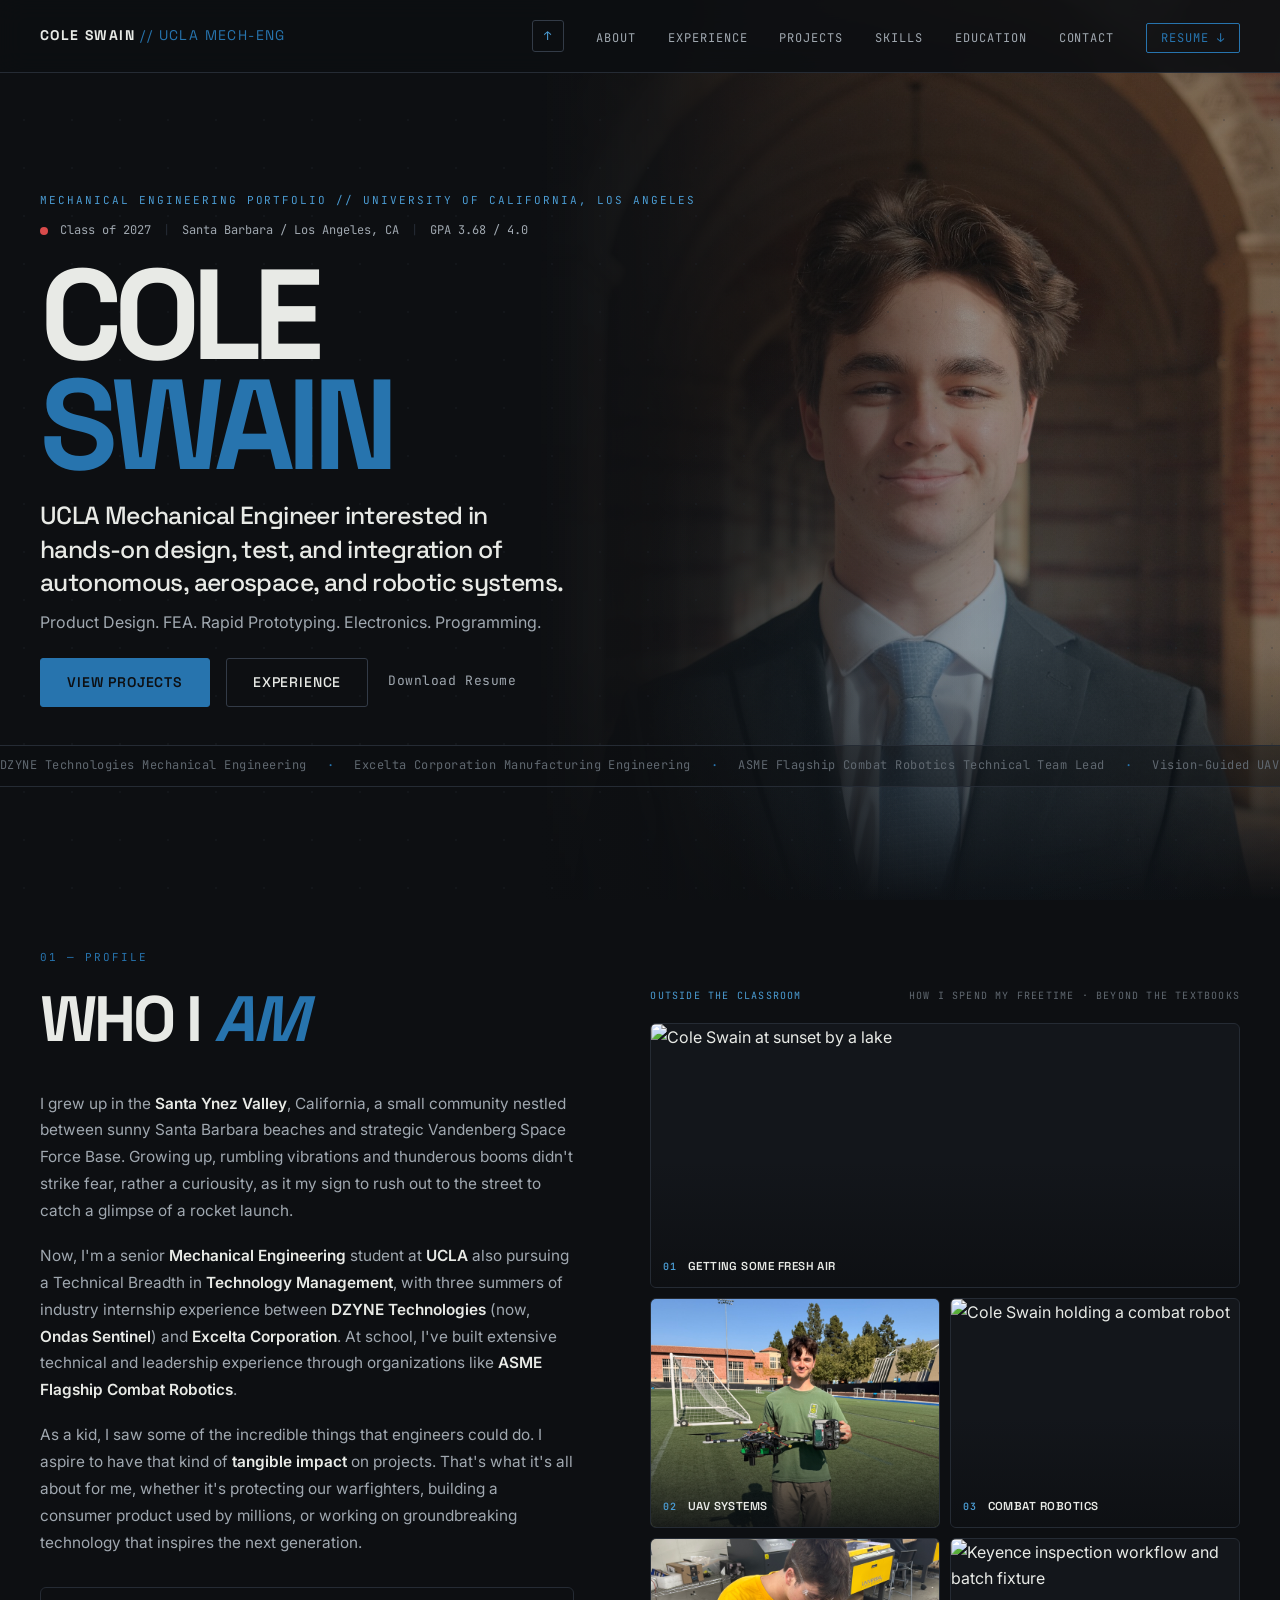
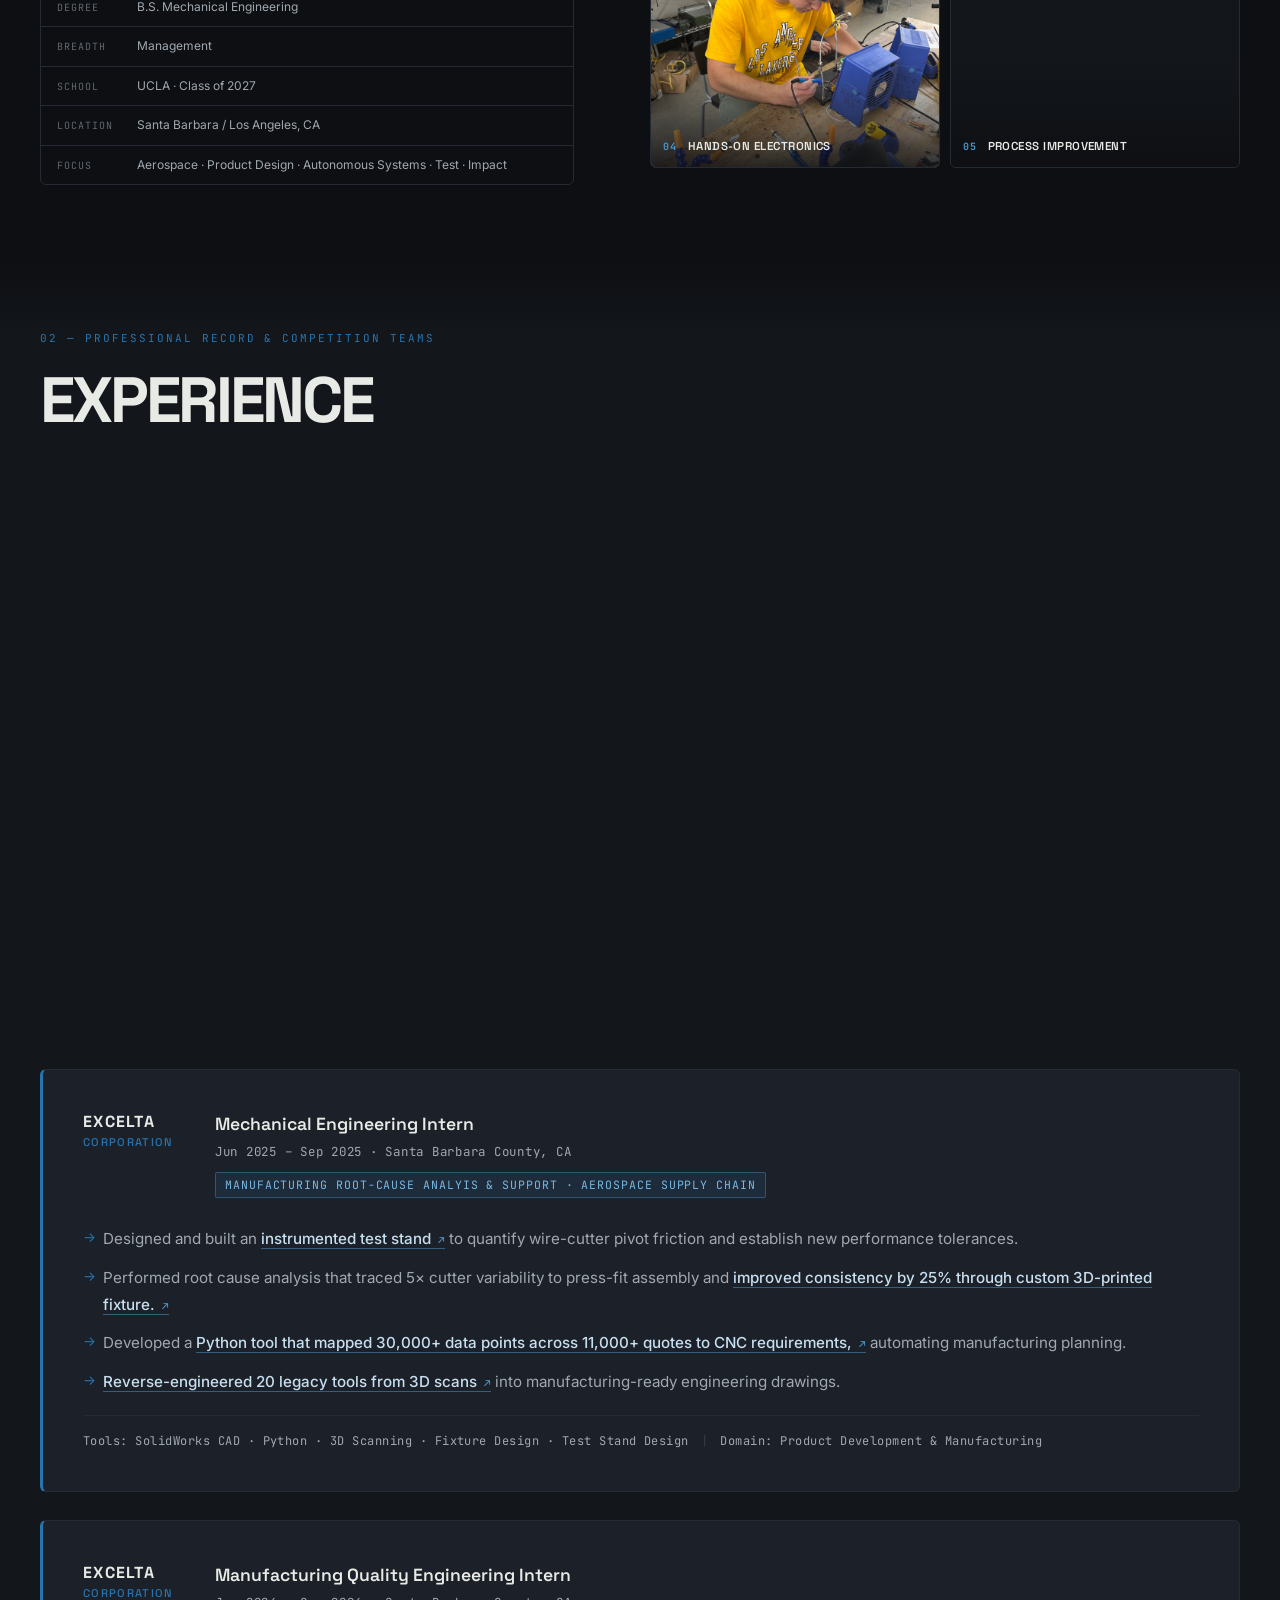
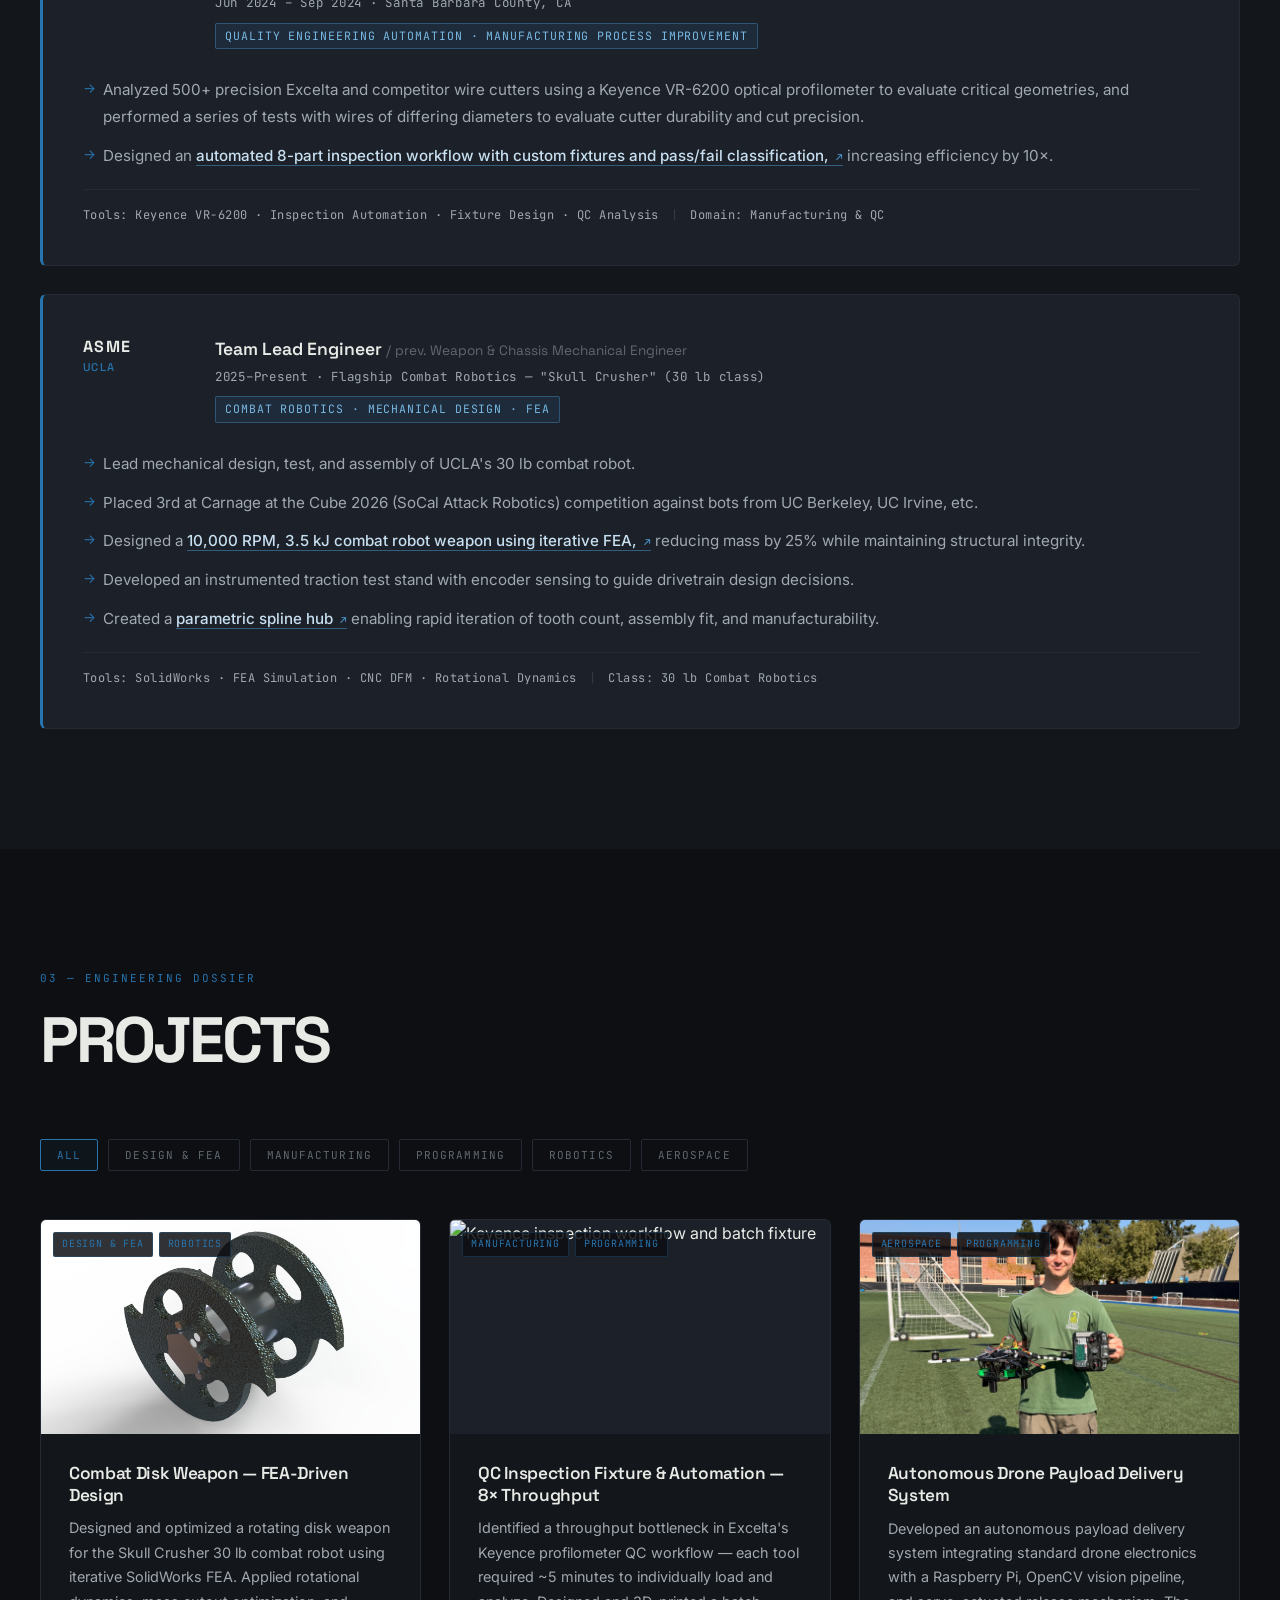
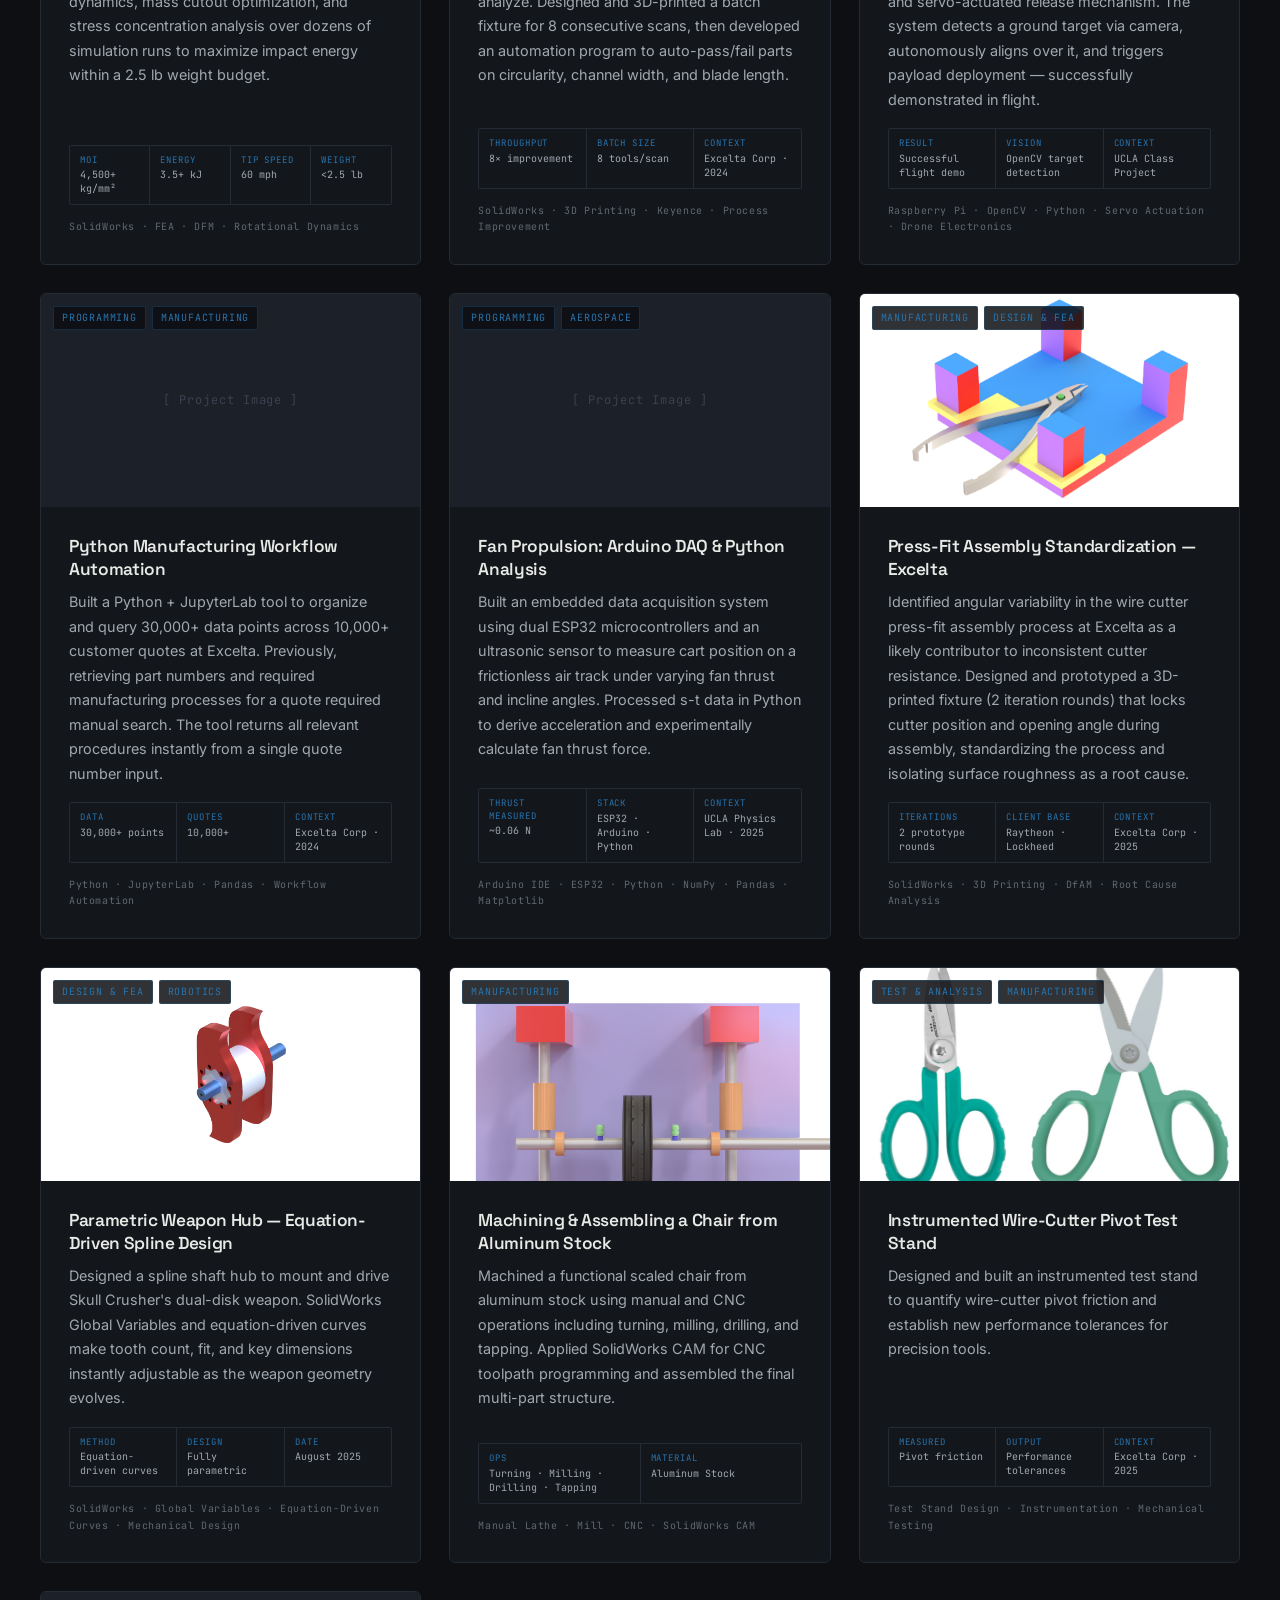
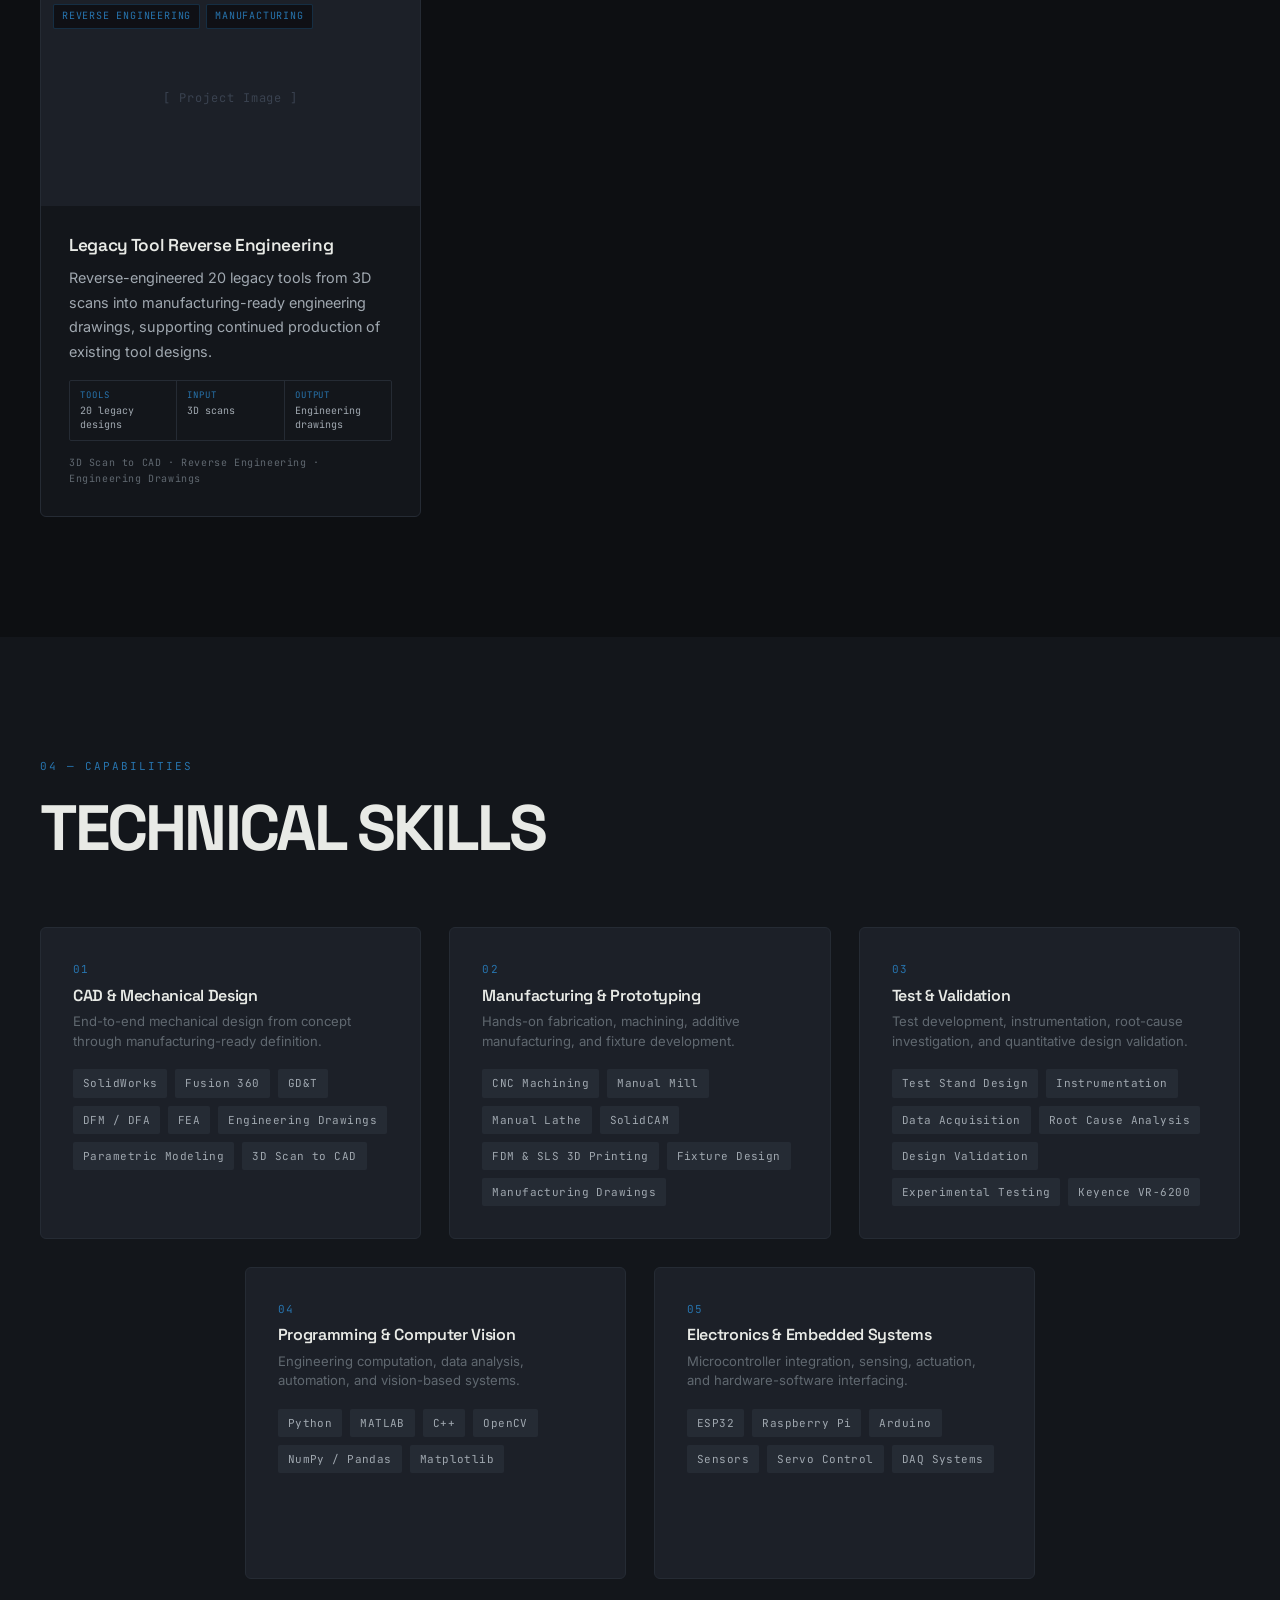
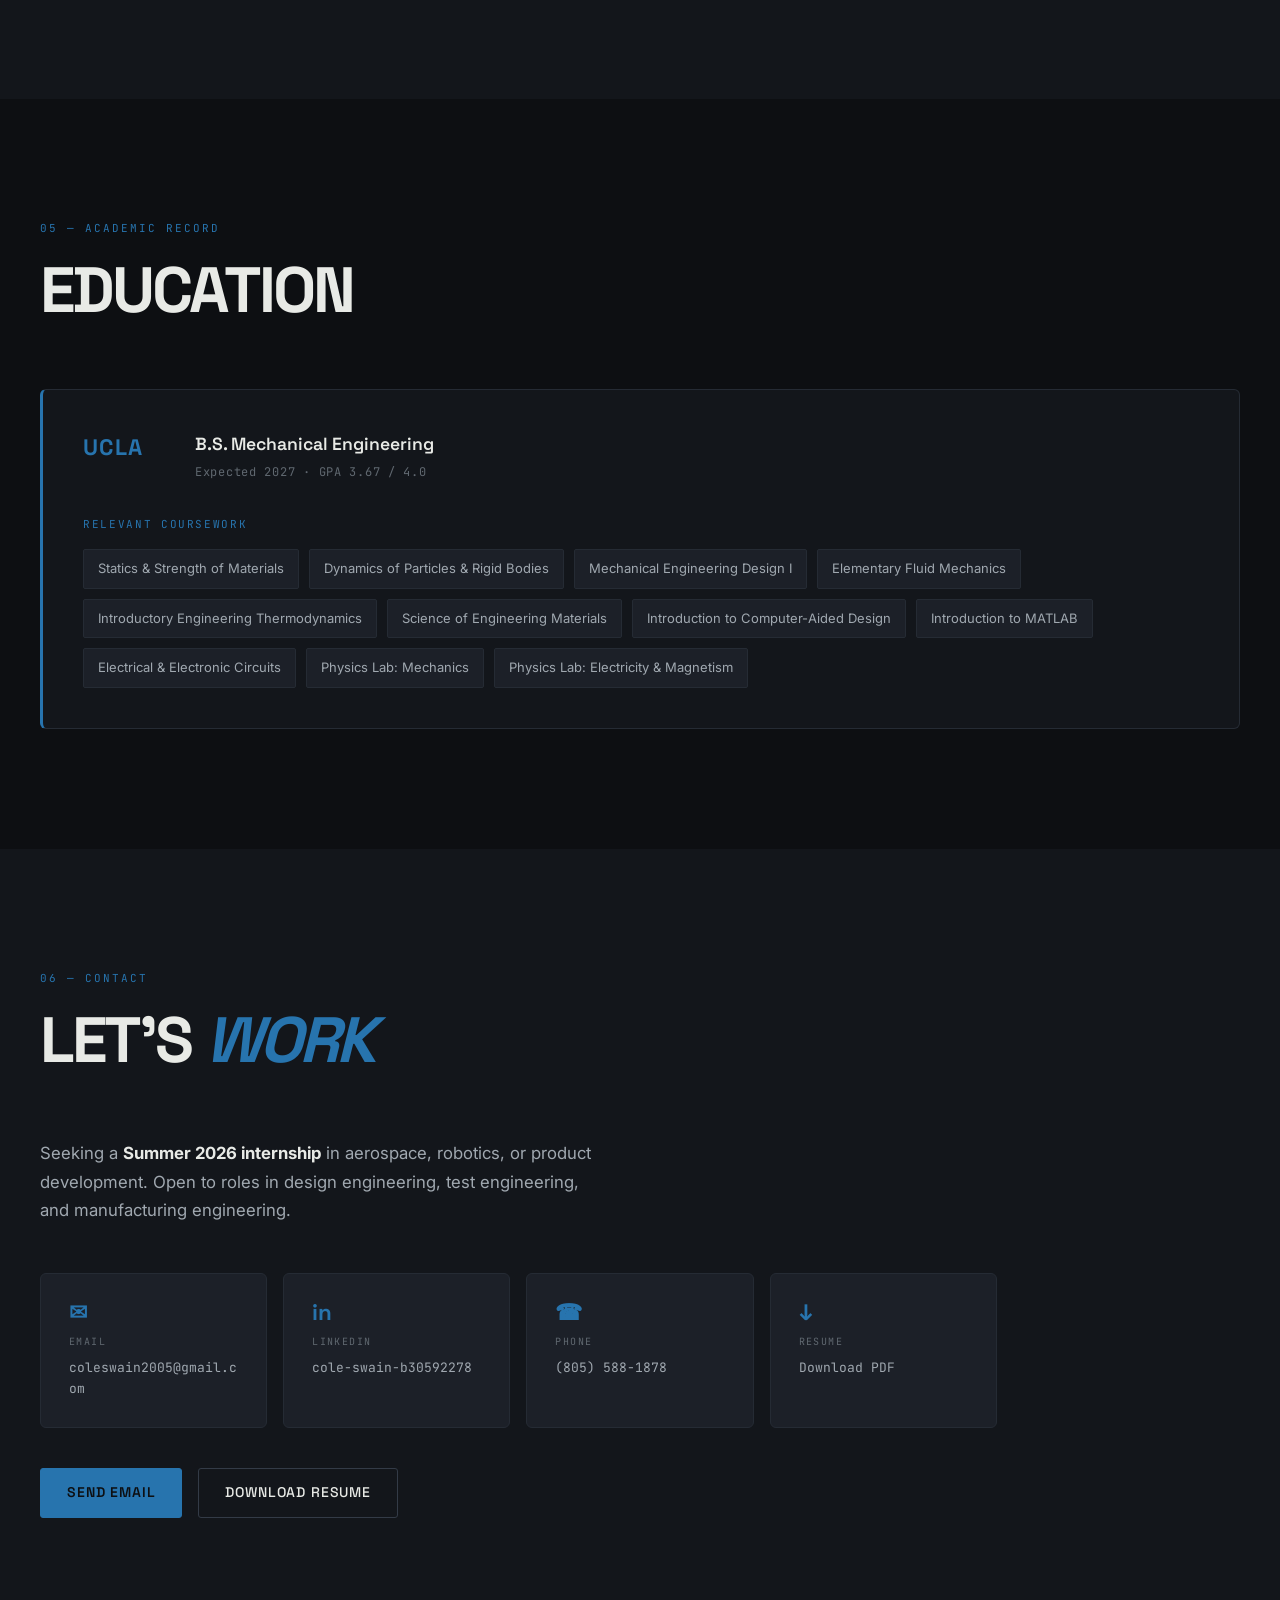
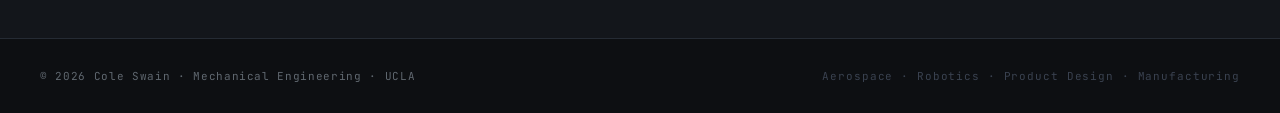
==== index.html @ 4462e142 "Experience Update" ====
<!DOCTYPE html>
<html lang="en">
<head>
  <meta charset="UTF-8" />
  <meta name="viewport" content="width=device-width, initial-scale=1.0" />
  <title>Cole Swain — Mechanical Engineer</title>
  <meta name="description" content="Cole Swain is a UCLA Mechanical Engineering student with experience spanning DZYNE Technologies, Excelta Corporation, combat robotics, and vision-guided UAV systems." />

  <!-- Google Fonts: Space Grotesk (display) + Inter (body) -->
  <link rel="preconnect" href="https://fonts.googleapis.com" />
  <link rel="preconnect" href="https://fonts.gstatic.com" crossorigin />
  <link href="https://fonts.googleapis.com/css2?family=Space+Grotesk:wght@300;400;500;600;700&amp;family=Inter:wght@300;400;500;600&amp;family=JetBrains+Mono:wght@400;500&amp;display=swap" rel="stylesheet" />

  <link rel="stylesheet" href="styles.css" />
</head>
<body>

  <!-- ============================================================
       NAVIGATION
  ============================================================ -->
  <nav id="navbar">
    <div class="nav-inner">
      <span class="nav-logo">COLE SWAIN <span class="nav-logo-sub">// UCLA MECH-ENG</span></span>
      <button class="nav-toggle" id="navToggle" type="button" aria-label="Toggle navigation" aria-expanded="false">
        <span></span><span></span><span></span>
      </button>
      <ul class="nav-links" id="navLinks">
        <li><a href="#hero" class="nav-top" aria-label="Back to top" title="Back to top">↑</a></li>
        <li><a href="#about">About</a></li>
        <li><a href="#experience">Experience</a></li>
        <li><a href="#projects">Projects</a></li>
        <li><a href="#skills">Skills</a></li>
        <li><a href="#education">Education</a></li>
        <li><a href="#contact">Contact</a></li>
        <!-- ✏️ EDIT: Replace with your actual resume PDF path -->
        <li><a href="Cole_Swain_Resume.pdf" class="nav-resume" target="_blank">Resume ↓</a></li>
      </ul>
    </div>
  </nav>

  <!-- ============================================================
       HERO
  ============================================================ -->
  <section id="hero">
    <div class="hero-background-photo" aria-hidden="true">
      <img src="cole-headshot.jpeg" alt="" />
    </div>
    <div class="hero-bg-grid"></div>

    <div class="hero-content">
      <div class="hero-main">
        <div class="hero-copy">
          <div class="hero-eyebrow">Mechanical Engineering Portfolio // University of California, Los Angeles</div>

          <div class="hero-status-bar">
            <span class="status-dot"></span>
            <span>Class of 2027</span>
            <span class="status-divider">|</span>
            <span>Santa Barbara / Los Angeles, CA</span>
            <span class="status-divider">|</span>
            <span>GPA 3.68 / 4.0</span>
          </div>

          <h1 class="hero-name">
            <span class="hero-name-first">COLE</span>
            <span class="hero-name-last">SWAIN</span>
          </h1>

          <p class="hero-role">UCLA Mechanical Engineer interested in<br>hands-on design, test, and integration of<br>autonomous, aerospace, and robotic systems.</p>

          <p class="hero-tagline">
            Product Design. FEA. Rapid Prototyping. Electronics. Programming. 
          </p>

          <div class="hero-cta">
            <a href="#projects" class="btn-primary">View Projects</a>
            <a href="#experience" class="btn-secondary">Experience</a>
            <!-- ✏️ EDIT: Replace with your actual resume PDF path -->
            <a href="Cole_Swain_Resume.pdf" class="btn-ghost" target="_blank">Download Resume</a>
          </div>
        </div>

      </div>

      <!-- Scrolling ticker of credentials -->
      <div class="hero-ticker-wrap">
        <div class="hero-ticker">
          <span>DZYNE Technologies Mechanical Engineering</span>
          <span class="ticker-dot">·</span>
          <span>Excelta Corporation Manufacturing Engineering</span>
          <span class="ticker-dot">·</span>
          <span>ASME Flagship Combat Robotics Technical Team Lead</span>
          <span class="ticker-dot">·</span>
          <span>Vision-Guided UAV Precision Payload Delivery</span>
          <span class="ticker-dot">·</span>
          <span>DZYNE Technologies Mechanical Engineering</span>
          <span class="ticker-dot">·</span>
          <span>Excelta Corporation Manufacturing Engineering</span>
          <span class="ticker-dot">·</span>
          <span>ASME Flagship Combat Robotics Technical Team Lead</span>
          <span class="ticker-dot">·</span>
          <span>Vision-Guided UAV Precision Payload Delivery</span>
          <span class="ticker-dot">·</span>
        </div>
      </div>
    </div>

  </section>

  <!-- ============================================================
       ABOUT
  ============================================================ -->
  <section id="about" class="section">
    <div class="container">
      <div class="section-label">01 — Profile</div>
      <div class="about-grid">

        <div class="about-text">
          <h2 class="section-heading">WHO I <em>AM</em></h2>
          <p>
            I grew up in the <strong>Santa Ynez Valley</strong>, California, a small community nestled between sunny Santa Barbara beaches and strategic Vandenberg Space Force Base. Growing up, rumbling vibrations and thunderous booms didn't strike fear, rather a curiousity, as it my sign to rush out to the street to catch a glimpse of a rocket launch.
            <p>

            <p>
            Now, I'm a senior <strong>Mechanical Engineering</strong> student at <strong>UCLA</strong> also pursuing a Technical Breadth in
            <strong>Technology Management</strong>, with three summers of industry internship experience
            between <strong>DZYNE Technologies</strong> (now, <strong>Ondas Sentinel</strong>) and <strong>Excelta Corporation</strong>. At school, I've built extensive technical and leadership experience through organizations like <strong>ASME Flagship Combat Robotics</strong>.
          <p>
         
          <p>
            As a kid, I saw some of the incredible things that engineers could do. I aspire to have that kind of <strong>tangible impact</strong> on projects. That's what it's all about for me, whether it's protecting our warfighters, building a consumer product used by millions, or working on groundbreaking technology that inspires the next generation.
          </p>

          <div class="about-spec-block">
            <div class="spec-row"><span class="spec-key">Degree</span><span class="spec-val">B.S. Mechanical Engineering</span></div>
               <div class="spec-row"><span class="spec-key">Breadth</span><span class="spec-val">Management</span></div>
            <div class="spec-row"><span class="spec-key">School</span><span class="spec-val">UCLA · Class of 2027</span></div>
         
            <div class="spec-row"><span class="spec-key">Location</span><span class="spec-val">Santa Barbara / Los Angeles, CA</span></div>
            <div class="spec-row"><span class="spec-key">Focus</span><span class="spec-val">Aerospace · Product Design · Autonomous Systems · Test · Impact</span></div>
          </div>
        </div>

        <div class="about-practice">
          <div class="about-practice-header">
            <span>Outside the Classroom</span>
            <span>How I spend my freetime · Beyond the Textbooks</span>
          </div>
          <div class="about-gallery">
            <figure class="about-gallery-card about-gallery-card-sunset">
              <img src="about-sunset.jpeg" alt="Cole Swain at sunset by a lake" />
              <figcaption><span>01</span> Getting some fresh air</figcaption>
            </figure>
            <figure class="about-gallery-card about-gallery-card-drone">
              <img src="hero-drone.jpeg" alt="Cole Swain holding a drone and controller" />
              <figcaption><span>02</span> UAV Systems</figcaption>
            </figure>
            <figure class="about-gallery-card about-gallery-card-robot">
              <img src="about-combat-robot.jpeg" alt="Cole Swain holding a combat robot" />
              <figcaption><span>03</span> Combat Robotics</figcaption>
            </figure>
            <figure class="about-gallery-card about-gallery-card-soldering">
              <img src="about-soldering.jpeg" alt="Cole Swain soldering electronics at a workbench" />
              <figcaption><span>04</span> Hands-On Electronics</figcaption>
            </figure>
            <figure class="about-gallery-card about-gallery-card-process">
              <img src="about-process-improvement.png" alt="Keyence inspection workflow and batch fixture" />
              <figcaption><span>05</span> Process Improvement</figcaption>
            </figure>
          </div>
        </div>

      </div>
    </div>
  </section>

  <!-- ============================================================
       EXPERIENCE
  ============================================================ -->
  <section id="experience" class="section section-dark">
    <div class="container">
      <div class="section-label">02 — Professional Record & Competition Teams</div>
      <h2 class="section-heading">EXPERIENCE</h2>

      <div class="experience-timeline">

        <!-- DZYNE 2026 -->
        <div class="exp-card reveal">
          <div class="exp-header">
            <div class="exp-org">Ondas Sentinel,<br/><span class="exp-org-sub">DZYNE Technologies</span></div>
            <div class="exp-meta">
              <div class="exp-title">Mechanical Engineering Intern, ULTRA <span class="exp-title-prev">(ISR UAV Program)</span></div>
              <div class="exp-date">Jun 2026 – Sep 2026 · Irvine, California</div>
              <div class="exp-tag">Aerospace · ISR Unmanned Aerial Vehicles · Test &amp; Integration</div>
            </div>
          </div>
          <ul class="exp-bullets">
            <li>Identified a cooling duct as the root cause of moisture ingress into the electronics bay and initiated a cross-functional thermal validation effort, designing a pre-flight tarmac test that compared sealed and unsealed duct configurations, demonstrated negligible cooling benefit, and provided data to leadership supporting duct removal to improve weatherization and reduce corrosion risk.</li>
            <li>Identified recurring fairing interference during aircraft integration that required manual rework to mating components, initiated a design change, and produced and released a new SolidWorks CAD model and engineering drawing with function-driven GD&amp;T.</li>
            <li>Designed an FDM airflow adapter and built an engine intake test model using a high-powered blower and production filter assembly.</li>
            <li>Instrumented the test model with a differential manometer and anemometer to quantify airflow restriction from inlet geometry and different moisture-ingestion conditions, recommending design changes to mitigate hydrolock risk and improve engine performance.</li>
            <li>Authored and released Acceptance Test Procedures and Work Instructions supporting production integration and verification.</li>
          </ul>
          <div class="exp-spec-line">
            <span>Tools: SolidWorks CAD · GD&amp;T · FDM · Differential Manometer · Anemometer</span>
            <span class="spec-sep">|</span>
            <span>Domain: ISR UAV Design · Test · Production Integration</span>
          </div>
        </div>

        <!-- Excelta 2025 -->
        <div class="exp-card reveal">
          <div class="exp-header">
            <div class="exp-org">EXCELTA<br/><span class="exp-org-sub">CORPORATION</span></div>
            <div class="exp-meta">
              <div class="exp-title">Mechanical Engineering Intern</div>
              <div class="exp-date">Jun 2025 – Sep 2025 · Santa Barbara County, CA</div>
              <div class="exp-tag">Manufacturing Root-Cause Analyis & Support · Aerospace Supply Chain</div>
            </div>
          </div>
          <ul class="exp-bullets">
            <li>Designed and built an <a href="#project-pivot-test-stand" class="project-link">instrumented test stand</a> to quantify wire-cutter pivot friction and establish new performance tolerances.</li>
            <li>Performed root cause analysis that traced 5× cutter variability to press-fit assembly and <a href="#project-press-fit" class="project-link">improved consistency by 25% through custom 3D-printed fixture.</a></li>
            <li>Developed a <a href="#project-python-workflow" class="project-link">Python tool that mapped 30,000+ data points across 11,000+ quotes to CNC requirements,</a> automating manufacturing planning.</li>
            <li><a href="#project-legacy-reverse-engineering" class="project-link">Reverse-engineered 20 legacy tools from 3D scans</a> into manufacturing-ready engineering drawings.</li>
          </ul>
          <div class="exp-spec-line">
            <span>Tools: SolidWorks CAD · Python · 3D Scanning · Fixture Design · Test Stand Design</span>
            <span class="spec-sep">|</span>
            <span>Domain: Product Development &amp; Manufacturing</span>
          </div>
        </div>

        <!-- Excelta 2024 -->
        <div class="exp-card reveal">
          <div class="exp-header">
            <div class="exp-org">EXCELTA<br/><span class="exp-org-sub">CORPORATION</span></div>
            <div class="exp-meta">
              <div class="exp-title">Manufacturing Quality Engineering Intern</div>
              <div class="exp-date">Jun 2024 – Sep 2024 · Santa Barbara County, CA</div>
              <div class="exp-tag">Quality Engineering Automation · Manufacturing Process Improvement</div>
            </div>
          </div>
          <ul class="exp-bullets">
            <li>Analyzed 500+ precision Excelta and competitor wire cutters using a Keyence VR-6200 optical profilometer to evaluate critical geometries, and performed a series of tests with wires of differing diameters to evaluate cutter durability and cut precision.</li>
            <li>Designed an <a href="#project-qc-fixture" class="project-link">automated 8-part inspection workflow with custom fixtures and pass/fail classification,</a> increasing efficiency by 10×.</li>
          </ul>
          <div class="exp-spec-line">
            <span>Tools: Keyence VR-6200 · Inspection Automation · Fixture Design · QC Analysis</span>
            <span class="spec-sep">|</span>
            <span>Domain: Manufacturing &amp; QC</span>
          </div>
        </div>

        <!-- ASME -->
        <div class="exp-card reveal">
          <div class="exp-header">
            <div class="exp-org">ASME<br/><span class="exp-org-sub">UCLA</span></div>
            <div class="exp-meta">
              <div class="exp-title">Team Lead Engineer <span class="exp-title-prev">/ prev. Weapon &amp; Chassis Mechanical Engineer</span></div>
              <div class="exp-date">2025–Present · Flagship Combat Robotics — "Skull Crusher" (30 lb class)</div>
              <div class="exp-tag">Combat Robotics · Mechanical Design · FEA</div>
            </div>
          </div>
          <ul class="exp-bullets">
            <li>Lead mechanical design, test, and assembly of UCLA's 30 lb combat robot.</li>
            <li>Placed 3rd at Carnage at the Cube 2026 (SoCal Attack Robotics) competition against bots from UC Berkeley, UC Irvine, etc.</li>
            <li>Designed a <a href="#project-disk-weapon" class="project-link">10,000 RPM, 3.5 kJ combat robot weapon using iterative FEA,</a> reducing mass by 25% while maintaining structural integrity.</li>
        
            <li>Developed an instrumented traction test stand with encoder sensing to guide drivetrain design decisions.</li>
            <li>Created a <a href="#project-weapon-hub" class="project-link">parametric spline hub</a> enabling rapid iteration of tooth count, assembly fit, and manufacturability.</li>
          </ul>
          <div class="exp-spec-line">
            <span>Tools: SolidWorks · FEA Simulation · CNC DFM · Rotational Dynamics</span>
            <span class="spec-sep">|</span>
            <span>Class: 30 lb Combat Robotics</span>
          </div>
        </div>

      </div>
    </div>
  </section>

  <!-- ============================================================
       PROJECTS
  ============================================================ -->
  <section id="projects" class="section">
    <div class="container">
      <div class="section-label">03 — Engineering Dossier</div>
      <h2 class="section-heading">PROJECTS</h2>

      <!-- Filter buttons -->
      <div class="filter-bar">
        <button class="filter-btn active" data-filter="all">All</button>
        <button class="filter-btn" data-filter="design-fea">Design &amp; FEA</button>
        <button class="filter-btn" data-filter="manufacturing">Manufacturing</button>
        <button class="filter-btn" data-filter="programming">Programming</button>
        <button class="filter-btn" data-filter="robotics">Robotics</button>
        <button class="filter-btn" data-filter="aerospace">Aerospace</button>
      </div>

      <div class="projects-grid" id="projectsGrid">

        <!-- PROJECT 1: Disk Weapon FEA -->
        <div class="project-card reveal" id="project-disk-weapon" data-tags="design-fea robotics" data-project-href="project.html?project=disk-weapon" tabindex="0" role="link">
          <div class="project-img-wrap">
            <!--
              ✏️ EDIT: Replace 'img/disk-weapon.jpg' with your image.
              All project images go in an img/ folder next to index.html.
            -->
            <img src="img/projects/disk-weapon/dual-disk-assembly-dark.png" alt="Rendered dual-disk combat robot weapon assembly" />
            <div class="project-tags">
              <span class="tag">Design &amp; FEA</span>
              <span class="tag">Robotics</span>
            </div>
          </div>
          <div class="project-body">
            <h3 class="project-title">Combat Disk Weapon — FEA-Driven Design</h3>
            <p class="project-desc">
              Designed and optimized a rotating disk weapon for the Skull Crusher 30 lb combat robot
              using iterative SolidWorks FEA. Applied rotational dynamics, mass cutout optimization,
              and stress concentration analysis over dozens of simulation runs to maximize impact
              energy within a 2.5 lb weight budget.
            </p>
            <div class="project-spec-line">
              <span class="spec-item"><span class="spec-k">MOI</span> 4,500+ kg/mm²</span>
              <span class="spec-item"><span class="spec-k">Energy</span> 3.5+ kJ</span>
              <span class="spec-item"><span class="spec-k">Tip Speed</span> 60 mph</span>
              <span class="spec-item"><span class="spec-k">Weight</span> &lt;2.5 lb</span>
            </div>
            <div class="project-tools">SolidWorks · FEA · DFM · Rotational Dynamics</div>
          </div>
        </div>

        <!-- PROJECT 2: QC Fixture & Automation -->
        <div class="project-card reveal" id="project-qc-fixture" data-tags="manufacturing programming" data-project-href="project.html?project=qc-fixture" tabindex="0" role="link">
          <div class="project-img-wrap">
            <img src="about-process-improvement.png" alt="Keyence inspection workflow and batch fixture" />
            <div class="project-tags">
              <span class="tag">Manufacturing</span>
              <span class="tag">Programming</span>
            </div>
          </div>
          <div class="project-body">
            <h3 class="project-title">QC Inspection Fixture &amp; Automation — 8× Throughput</h3>
            <p class="project-desc">
              Identified a throughput bottleneck in Excelta's Keyence profilometer QC workflow —
              each tool required ~5 minutes to individually load and analyze. Designed and 3D-printed
              a batch fixture for 8 consecutive scans, then developed an automation program to
              auto-pass/fail parts on circularity, channel width, and blade length.
            </p>
            <div class="project-spec-line">
              <span class="spec-item"><span class="spec-k">Throughput</span> 8× improvement</span>
              <span class="spec-item"><span class="spec-k">Batch Size</span> 8 tools/scan</span>
              <span class="spec-item"><span class="spec-k">Context</span> Excelta Corp · 2024</span>
            </div>
            <div class="project-tools">SolidWorks · 3D Printing · Keyence · Process Improvement</div>
          </div>
        </div>

        <!-- PROJECT 3: Drone Payload -->
        <div class="project-card reveal" id="project-drone-payload" data-tags="aerospace programming" data-project-href="project.html?project=drone-payload" tabindex="0" role="link">
          <div class="project-img-wrap">
            <img src="hero-drone.jpeg" alt="Cole Swain holding the autonomous payload delivery drone" />
            <div class="project-tags">
              <span class="tag">Aerospace</span>
              <span class="tag">Programming</span>
            </div>
          </div>
          <div class="project-body">
            <h3 class="project-title">Autonomous Drone Payload Delivery System</h3>
            <p class="project-desc">
              Developed an autonomous payload delivery system integrating standard drone electronics
              with a Raspberry Pi, OpenCV vision pipeline, and servo-actuated release mechanism.
              The system detects a ground target via camera, autonomously aligns over it, and
              triggers payload deployment — successfully demonstrated in flight.
            </p>
            <div class="project-spec-line">
              <span class="spec-item"><span class="spec-k">Result</span> Successful flight demo</span>
              <span class="spec-item"><span class="spec-k">Vision</span> OpenCV target detection</span>
              <span class="spec-item"><span class="spec-k">Context</span> UCLA Class Project</span>
            </div>
            <div class="project-tools">Raspberry Pi · OpenCV · Python · Servo Actuation · Drone Electronics</div>
          </div>
        </div>

        <!-- PROJECT 4: Python Data Tool -->
        <div class="project-card reveal" id="project-python-workflow" data-tags="programming manufacturing" data-project-href="project.html?project=python-workflow" tabindex="0" role="link">
          <div class="project-img-wrap">
            <div class="project-img-placeholder">[ Project Image ]</div>
            <!-- <img src="img/python-data.jpg" alt="Python Data Tool" /> -->
            <div class="project-tags">
              <span class="tag">Programming</span>
              <span class="tag">Manufacturing</span>
            </div>
          </div>
          <div class="project-body">
            <h3 class="project-title">Python Manufacturing Workflow Automation</h3>
            <p class="project-desc">
              Built a Python + JupyterLab tool to organize and query 30,000+ data points across
              10,000+ customer quotes at Excelta. Previously, retrieving part numbers and required
              manufacturing processes for a quote required manual search. The tool returns all
              relevant procedures instantly from a single quote number input.
            </p>
            <div class="project-spec-line">
              <span class="spec-item"><span class="spec-k">Data</span> 30,000+ points</span>
              <span class="spec-item"><span class="spec-k">Quotes</span> 10,000+</span>
              <span class="spec-item"><span class="spec-k">Context</span> Excelta Corp · 2024</span>
            </div>
            <div class="project-tools">Python · JupyterLab · Pandas · Workflow Automation</div>
          </div>
        </div>

        <!-- PROJECT 5: Fan Propulsion / ESP32 -->
        <div class="project-card reveal" id="project-fan-propulsion" data-tags="programming aerospace" data-project-href="project.html?project=fan-propulsion" tabindex="0" role="link">
          <div class="project-img-wrap">
            <div class="project-img-placeholder">[ Project Image ]</div>
            <!-- <img src="img/fan-propulsion.jpg" alt="Fan Propulsion Experiment" /> -->
            <div class="project-tags">
              <span class="tag">Programming</span>
              <span class="tag">Aerospace</span>
            </div>
          </div>
          <div class="project-body">
            <h3 class="project-title">Fan Propulsion: Arduino DAQ &amp; Python Analysis</h3>
            <p class="project-desc">
              Built an embedded data acquisition system using dual ESP32 microcontrollers and an
              ultrasonic sensor to measure cart position on a frictionless air track under varying
              fan thrust and incline angles. Processed s-t data in Python to derive acceleration
              and experimentally calculate fan thrust force.
            </p>
            <div class="project-spec-line">
              <span class="spec-item"><span class="spec-k">Thrust Measured</span> ~0.06 N</span>
              <span class="spec-item"><span class="spec-k">Stack</span> ESP32 · Arduino · Python</span>
              <span class="spec-item"><span class="spec-k">Context</span> UCLA Physics Lab · 2025</span>
            </div>
            <div class="project-tools">Arduino IDE · ESP32 · Python · NumPy · Pandas · Matplotlib</div>
          </div>
        </div>

        <!-- PROJECT 6: Press-Fit Standardization -->
        <div class="project-card reveal" id="project-press-fit" data-tags="manufacturing design-fea" data-project-href="project.html?project=press-fit" tabindex="0" role="link">
          <div class="project-img-wrap">
            <img src="img/projects/press-fit/fixture-render-revised.png" alt="Rendered press-fit assembly fixture" />
            <div class="project-tags">
              <span class="tag">Manufacturing</span>
              <span class="tag">Design &amp; FEA</span>
            </div>
          </div>
          <div class="project-body">
            <h3 class="project-title">Press-Fit Assembly Standardization — Excelta</h3>
            <p class="project-desc">
              Identified angular variability in the wire cutter press-fit assembly process at Excelta
              as a likely contributor to inconsistent cutter resistance. Designed and prototyped a
              3D-printed fixture (2 iteration rounds) that locks cutter position and opening angle
              during assembly, standardizing the process and isolating surface roughness as a root cause.
            </p>
            <div class="project-spec-line">
              <span class="spec-item"><span class="spec-k">Iterations</span> 2 prototype rounds</span>
              <span class="spec-item"><span class="spec-k">Client Base</span> Raytheon · Lockheed</span>
              <span class="spec-item"><span class="spec-k">Context</span> Excelta Corp · 2025</span>
            </div>
            <div class="project-tools">SolidWorks · 3D Printing · DfAM · Root Cause Analysis</div>
          </div>
        </div>

        <!-- PROJECT 7: Weapon Hub Spline -->
        <div class="project-card reveal" id="project-weapon-hub" data-tags="design-fea robotics" data-project-href="project.html?project=weapon-hub" tabindex="0" role="link">
          <div class="project-img-wrap">
            <img src="img/weapon-hub-assembly.png" alt="CAD rendering of the Skull Crusher dual-disk weapon assembly and spline hub" />
            <div class="project-tags">
              <span class="tag">Design &amp; FEA</span>
              <span class="tag">Robotics</span>
            </div>
          </div>
          <div class="project-body">
            <h3 class="project-title">Parametric Weapon Hub — Equation-Driven Spline Design</h3>
            <p class="project-desc">
              Designed a spline shaft hub to mount and drive Skull Crusher's dual-disk weapon.
              SolidWorks Global Variables and equation-driven curves make tooth count, fit, and
              key dimensions instantly adjustable as the weapon geometry evolves.
            </p>
            <div class="project-spec-line">
              <span class="spec-item"><span class="spec-k">Method</span> Equation-driven curves</span>
              <span class="spec-item"><span class="spec-k">Design</span> Fully parametric</span>
              <span class="spec-item"><span class="spec-k">Date</span> August 2025</span>
            </div>
            <div class="project-tools">SolidWorks · Global Variables · Equation-Driven Curves · Mechanical Design</div>
          </div>
        </div>

        <!-- PROJECT 8: Aluminum Chair Machining -->
        <div class="project-card reveal" id="project-aluminum-chair" data-tags="manufacturing" data-project-href="project.html?project=aluminum-chair" tabindex="0" role="link">
          <div class="project-img-wrap">
            <img src="img/projects/pivot-test-stand/test-stand-top.png" alt="Top view rendering of the wire-cutter pivot test stand" />
            <!-- <img src="img/chair-machining.jpg" alt="Machined Aluminum Chair" /> -->
            <div class="project-tags">
              <span class="tag">Manufacturing</span>
            </div>
          </div>
          <div class="project-body">
            <h3 class="project-title">Machining &amp; Assembling a Chair from Aluminum Stock</h3>
            <p class="project-desc">
              Machined a functional scaled chair from aluminum stock using manual and CNC operations
              including turning, milling, drilling, and tapping. Applied SolidWorks CAM for CNC
              toolpath programming and assembled the final multi-part structure.
            </p>
            <div class="project-spec-line">
              <span class="spec-item"><span class="spec-k">Ops</span> Turning · Milling · Drilling · Tapping</span>
              <span class="spec-item"><span class="spec-k">Material</span> Aluminum Stock</span>
            </div>
            <div class="project-tools">Manual Lathe · Mill · CNC · SolidWorks CAM</div>
          </div>
        </div>

        <!-- PROJECT 9: Wire-Cutter Pivot Test Stand -->
        <div class="project-card reveal" id="project-pivot-test-stand" data-tags="manufacturing design-fea" data-project-href="project.html?project=pivot-test-stand" tabindex="0" role="link">
          <div class="project-img-wrap">
            <img src="img/projects/legacy-reverse-engineering/scissors-photo-cad-comparison.jpg" alt="Physical precision scissors beside its reverse-engineered CAD model" />
            <div class="project-tags">
              <span class="tag">Test &amp; Analysis</span>
              <span class="tag">Manufacturing</span>
            </div>
          </div>
          <div class="project-body">
            <h3 class="project-title">Instrumented Wire-Cutter Pivot Test Stand</h3>
            <p class="project-desc">
              Designed and built an instrumented test stand to quantify wire-cutter pivot friction
              and establish new performance tolerances for precision tools.
            </p>
            <div class="project-spec-line">
              <span class="spec-item"><span class="spec-k">Measured</span> Pivot friction</span>
              <span class="spec-item"><span class="spec-k">Output</span> Performance tolerances</span>
              <span class="spec-item"><span class="spec-k">Context</span> Excelta Corp · 2025</span>
            </div>
            <div class="project-tools">Test Stand Design · Instrumentation · Mechanical Testing</div>
          </div>
        </div>

        <!-- PROJECT 10: Legacy Tool Reverse Engineering -->
        <div class="project-card reveal" id="project-legacy-reverse-engineering" data-tags="manufacturing design-fea" data-project-href="project.html?project=legacy-reverse-engineering" tabindex="0" role="link">
          <div class="project-img-wrap">
            <div class="project-img-placeholder">[ Project Image ]</div>
            <div class="project-tags">
              <span class="tag">Reverse Engineering</span>
              <span class="tag">Manufacturing</span>
            </div>
          </div>
          <div class="project-body">
            <h3 class="project-title">Legacy Tool Reverse Engineering</h3>
            <p class="project-desc">
              Reverse-engineered 20 legacy tools from 3D scans into manufacturing-ready engineering
              drawings, supporting continued production of existing tool designs.
            </p>
            <div class="project-spec-line">
              <span class="spec-item"><span class="spec-k">Tools</span> 20 legacy designs</span>
              <span class="spec-item"><span class="spec-k">Input</span> 3D scans</span>
              <span class="spec-item"><span class="spec-k">Output</span> Engineering drawings</span>
            </div>
            <div class="project-tools">3D Scan to CAD · Reverse Engineering · Engineering Drawings</div>
          </div>
        </div>

      </div><!-- /projects-grid -->
    </div>
  </section>

  <!-- ============================================================
       SKILLS
  ============================================================ -->
  <section id="skills" class="section section-dark">
    <div class="container">
      <div class="section-label">04 — Capabilities</div>
      <h2 class="section-heading">TECHNICAL SKILLS</h2>

      <div class="skills-grid">

        <div class="skill-group reveal">
          <div class="skill-group-num">01</div>
          <h3 class="skill-group-title">CAD &amp; Mechanical Design</h3>
          <p class="skill-group-desc">End-to-end mechanical design from concept through manufacturing-ready definition.</p>
          <div class="skill-tags">
            <span>SolidWorks</span>
            <span>Fusion 360</span>
            <span>GD&amp;T</span>
            <span>DFM / DFA</span>
            <span>FEA</span>
            <span>Engineering Drawings</span>
            <span>Parametric Modeling</span>
            <span>3D Scan to CAD</span>
          </div>
        </div>

        <div class="skill-group reveal">
          <div class="skill-group-num">02</div>
          <h3 class="skill-group-title">Manufacturing &amp; Prototyping</h3>
          <p class="skill-group-desc">Hands-on fabrication, machining, additive manufacturing, and fixture development.</p>
          <div class="skill-tags">
            <span>CNC Machining</span>
            <span>Manual Mill</span>
            <span>Manual Lathe</span>
            <span>SolidCAM</span>
            <span>FDM &amp; SLS 3D Printing</span>
            <span>Fixture Design</span>
            <span>Manufacturing Drawings</span>
          </div>
        </div>

        <div class="skill-group reveal">
          <div class="skill-group-num">03</div>
          <h3 class="skill-group-title">Test &amp; Validation</h3>
          <p class="skill-group-desc">Test development, instrumentation, root-cause investigation, and quantitative design validation.</p>
          <div class="skill-tags">
            <span>Test Stand Design</span>
            <span>Instrumentation</span>
            <span>Data Acquisition</span>
            <span>Root Cause Analysis</span>
            <span>Design Validation</span>
            <span>Experimental Testing</span>
            <span>Keyence VR-6200</span>
          </div>
        </div>

        <div class="skill-group reveal">
          <div class="skill-group-num">04</div>
          <h3 class="skill-group-title">Programming &amp; Computer Vision</h3>
          <p class="skill-group-desc">Engineering computation, data analysis, automation, and vision-based systems.</p>
          <div class="skill-tags">
            <span>Python</span>
            <span>MATLAB</span>
            <span>C++</span>
            <span>OpenCV</span>
            <span>NumPy / Pandas</span>
            <span>Matplotlib</span>
          </div>
        </div>

        <div class="skill-group reveal">
          <div class="skill-group-num">05</div>
          <h3 class="skill-group-title">Electronics &amp; Embedded Systems</h3>
          <p class="skill-group-desc">Microcontroller integration, sensing, actuation, and hardware-software interfacing.</p>
          <div class="skill-tags">
            <span>ESP32</span>
            <span>Raspberry Pi</span>
            <span>Arduino</span>
            <span>Sensors</span>
            <span>Servo Control</span>
            <span>DAQ Systems</span>
          </div>
        </div>

      </div>
    </div>
  </section>

  <!-- ============================================================
       EDUCATION
  ============================================================ -->
  <section id="education" class="section">
    <div class="container">
      <div class="section-label">05 — Academic Record</div>
      <h2 class="section-heading">EDUCATION</h2>

      <div class="edu-card reveal">
        <div class="edu-header">
          <div class="edu-school">UCLA</div>
          <div class="edu-meta">
            <div class="edu-degree">B.S. Mechanical Engineering</div>
            <div class="edu-date">Expected 2027 · GPA 3.67 / 4.0</div>
          </div>
        </div>

        <div class="coursework-label">Relevant Coursework</div>
        <!-- ✏️ EDIT: Add/remove courses to match your transcript -->
        <div class="course-grid">
          <div class="course-tag">Statics &amp; Strength of Materials</div>
          <div class="course-tag">Dynamics of Particles &amp; Rigid Bodies</div>
          <div class="course-tag">Mechanical Engineering Design I</div>
          <div class="course-tag">Elementary Fluid Mechanics</div>
          <div class="course-tag">Introductory Engineering Thermodynamics</div>
          <div class="course-tag">Science of Engineering Materials</div>
          <div class="course-tag">Introduction to Computer-Aided Design</div>
          <div class="course-tag">Introduction to MATLAB</div>
          <div class="course-tag">Electrical &amp; Electronic Circuits</div>
          <div class="course-tag">Physics Lab: Mechanics</div>
          <div class="course-tag">Physics Lab: Electricity &amp; Magnetism</div>
          <!-- Add more as needed -->
        </div>
      </div>
    </div>
  </section>

  <!-- ============================================================
       CONTACT
  ============================================================ -->
  <section id="contact" class="section section-dark">
    <div class="container">
      <div class="section-label">06 — Contact</div>
      <h2 class="section-heading">LET'S <em>WORK</em></h2>
      <p class="contact-sub">
        Seeking a <strong>Summer 2026 internship</strong> in aerospace, robotics, or product development.
        Open to roles in design engineering, test engineering, and manufacturing engineering.
      </p>

      <div class="contact-grid">
        <a href="mailto:coleswain2005@gmail.com" class="contact-card">
          <span class="contact-icon">✉</span>
          <span class="contact-label">Email</span>
          <span class="contact-val">coleswain2005@gmail.com</span>
        </a>
        <a href="https://www.linkedin.com/in/cole-swain-b30592278/" class="contact-card" target="_blank">
          <span class="contact-icon">in</span>
          <span class="contact-label">LinkedIn</span>
          <span class="contact-val">cole-swain-b30592278</span>
        </a>
        <a href="tel:+18055881878" class="contact-card">
          <span class="contact-icon">☎</span>
          <span class="contact-label">Phone</span>
          <span class="contact-val">(805) 588-1878</span>
        </a>
        <!-- ✏️ EDIT: Replace with your actual resume PDF path -->
        <a href="Cole_Swain_Resume.pdf" class="contact-card" target="_blank">
          <span class="contact-icon">↓</span>
          <span class="contact-label">Resume</span>
          <span class="contact-val">Download PDF</span>
        </a>
      </div>

      <div class="contact-cta-row">
        <a href="mailto:coleswain2005@gmail.com" class="btn-primary">Send Email</a>
        <!-- ✏️ EDIT: Replace with your actual resume PDF path -->
        <a href="Cole_Swain_Resume.pdf" class="btn-secondary" target="_blank">Download Resume</a>
      </div>
    </div>
  </section>

  <!-- ============================================================
       FOOTER
  ============================================================ -->
  <footer>
    <div class="container footer-inner">
      <span class="footer-name">© 2026 Cole Swain · Mechanical Engineering · UCLA</span>
      <span class="footer-tags">Aerospace · Robotics · Product Design · Manufacturing</span>
    </div>
  </footer>

  <script src="script.js"></script>
</body>
</html>
---- styles.css ----
/* ============================================================
   COLE SWAIN — PORTFOLIO STYLESHEET
   Color palette:
     --bg:         #0D0F12  (deep charcoal — base)
     --bg-2:       #13161B  (slightly lighter — cards, dark sections)
     --bg-3:       #1C2028  (card surfaces on dark bg)
     --accent:     #2774AE  (UCLA Blue — the signature color)
     --accent-dim: #4B9CD3  (UCLA light blue)
     --text:       #E8EAE6  (off-white — primary text)
     --text-2:     #A0A8B0  (secondary text)
     --text-3:     #606870  (tertiary / placeholders)
     --border:     #252B34  (subtle dividers)
     --border-2:   #333B47  (slightly stronger border)
   ============================================================ */

/* ---- RESET & BASE ---- */
*, *::before, *::after {
  box-sizing: border-box;
  margin: 0;
  padding: 0;
}

html {
  scroll-behavior: smooth;
  font-size: 16px;
}

body {
  background-color: #0D0F12;
  color: #E8EAE6;
  font-family: 'Inter', sans-serif;
  font-weight: 400;
  line-height: 1.65;
  -webkit-font-smoothing: antialiased;
  text-rendering: optimizeLegibility;
}

/* ---- TYPOGRAPHY SCALE ---- */
h1, h2, h3, h4 {
  font-family: 'Space Grotesk', sans-serif;
  font-weight: 700;
  line-height: 1.1;
  letter-spacing: -0.02em;
}

/* ---- UTILITY ---- */
.container {
  max-width: 1320px;
  margin: 0 auto;
  padding: 0 40px;
}

.accent {
  color: #2774AE;
}

em {
  font-style: italic;
  color: #2774AE;
}

a {
  color: inherit;
  text-decoration: none;
}

/* ---- SECTIONS ---- */
.section {
  padding: 120px 0;
  scroll-margin-top: 88px;
}

.section-dark {
  background-color: #13161B;
}

.section-label {
  font-family: 'JetBrains Mono', monospace;
  font-size: 11px;
  letter-spacing: 0.18em;
  color: #2774AE;
  text-transform: uppercase;
  margin-bottom: 18px;
}

.section-heading {
  font-size: clamp(2.4rem, 5vw, 4rem);
  letter-spacing: -0.045em;
  margin-bottom: 64px;
  color: #E8EAE6;
}

/* ============================================================
   NAVIGATION
============================================================ */
#navbar {
  position: fixed;
  top: 0;
  left: 0;
  right: 0;
  z-index: 1000;
  background: rgba(13, 15, 18, 0.92);
  backdrop-filter: blur(12px);
  border-bottom: 1px solid #252B34;
  transition: border-color 0.3s ease;
}

#navbar.scrolled {
  border-bottom-color: #333B47;
  background: rgba(13, 15, 18, 0.97);
}

.nav-inner {
  max-width: 1320px;
  margin: 0 auto;
  padding: 0 40px;
  height: 72px;
  display: flex;
  align-items: center;
  justify-content: space-between;
}

.nav-logo {
  font-family: 'Space Grotesk', sans-serif;
  font-weight: 700;
  font-size: 14px;
  letter-spacing: 0.1em;
  text-transform: uppercase;
  color: #E8EAE6;
}

.nav-logo-sub {
  color: #2774AE;
  font-weight: 400;
}

.nav-top {
  display: inline-flex;
  align-items: center;
  justify-content: center;
  width: 32px;
  height: 32px;
  border: 1px solid #333B47;
  border-radius: 3px;
  color: #4B9CD3;
  font-family: 'JetBrains Mono', monospace;
  font-size: 16px;
  line-height: 1;
  transition: color 0.2s ease, border-color 0.2s ease, transform 0.2s ease;
}

.nav-top:hover {
  color: #E8EAE6;
  border-color: #2774AE;
  transform: translateY(-2px);
}

.nav-links {
  display: flex;
  align-items: center;
  gap: 32px;
  list-style: none;
}

.nav-links a {
  font-family: 'JetBrains Mono', monospace;
  font-size: 12px;
  letter-spacing: 0.08em;
  text-transform: uppercase;
  color: #A0A8B0;
  transition: color 0.2s ease;
}

.nav-links a:hover {
  color: #E8EAE6;
}

.nav-links a.active {
  color: #4B9CD3;
}

a:focus-visible,
button:focus-visible {
  outline: 2px solid #4B9CD3;
  outline-offset: 4px;
}

/* Resume button in nav */
.nav-links .nav-resume {
  color: #2774AE;
  border: 1px solid #2774AE;
  padding: 6px 14px;
  border-radius: 2px;
  transition: background 0.2s ease, color 0.2s ease;
}

.nav-links .nav-resume:hover {
  background: #2774AE;
  color: #0D0F12;
}

/* Hamburger — mobile only */
.nav-toggle {
  display: none;
  flex-direction: column;
  justify-content: center;
  gap: 5px;
  background: none;
  border: none;
  cursor: pointer;
  padding: 4px;
}

.nav-toggle span {
  display: block;
  width: 24px;
  height: 2px;
  background: #E8EAE6;
  transition: transform 0.3s ease, opacity 0.3s ease;
}

/* ============================================================
   HERO
============================================================ */
#hero {
  position: relative;
  min-height: 100vh;
  display: flex;
  align-items: center;
  overflow: hidden;
  padding: 106px 32px 28px;
  background: #0D0F12;
}

/* Full-height formal portrait integrated into the hero background */
.hero-background-photo {
  position: absolute;
  inset: 0 0 0 auto;
  width: min(58vw, 960px);
  overflow: hidden;
  pointer-events: none;
}

.hero-background-photo::after {
  content: '';
  position: absolute;
  inset: 0;
  background:
    linear-gradient(90deg, #0D0F12 0%, rgba(13,15,18,0.92) 16%, rgba(13,15,18,0.34) 58%, rgba(13,15,18,0.25) 100%),
    linear-gradient(0deg, #0D0F12 0%, transparent 28%, rgba(13,15,18,0.08) 100%);
}

.hero-background-photo img {
  width: 100%;
  height: 100%;
  object-fit: cover;
  object-position: center 37%;
}

/* Subtle technical grid over the photo and background */
.hero-bg-grid {
  position: absolute;
  inset: 0;
  background-image:
    radial-gradient(circle, #252B34 1px, transparent 1px);
  background-size: 48px 48px;
  opacity: 0.24;
  pointer-events: none;
}

/* UCLA Blue vignette in bottom-right */
#hero::after {
  content: '';
  position: absolute;
  bottom: -100px;
  right: -100px;
  width: 760px;
  height: 760px;
  background: radial-gradient(circle, rgba(39,116,174,0.14) 0%, transparent 68%);
  pointer-events: none;
}

.hero-content {
  position: relative;
  z-index: 2;
  max-width: 1200px;
  margin: 0 auto;
  width: 100%;
}

.hero-main {
  display: block;
}

.hero-copy {
  max-width: 790px;
  min-width: 0;
}

.hero-eyebrow {
  color: #4B9CD3;
  font-family: 'JetBrains Mono', monospace;
  font-size: 11px;
  letter-spacing: 0.18em;
  margin-bottom: 12px;
  text-transform: uppercase;
}

.hero-status-bar {
  display: flex;
  align-items: center;
  gap: 12px;
  font-family: 'JetBrains Mono', monospace;
  font-size: 12px;
  color: #A0A8B0;
  margin-bottom: 24px;
  flex-wrap: wrap;
}

.status-dot {
  width: 8px;
  height: 8px;
  border-radius: 50%;
  background: #D94B4B;
  animation: pulse 2.5s ease-in-out infinite;
  flex-shrink: 0;
}

@keyframes pulse {
  0%, 100% { opacity: 1; }
  50% { opacity: 0.3; }
}

.status-divider {
  color: #252B34;
}

/* Hero name: massive display type */
.hero-name {
  font-size: clamp(5rem, 10vw, 8.8rem);
  letter-spacing: -0.065em;
  line-height: 0.78;
  margin-bottom: 24px;
  display: flex;
  flex-direction: column;
  gap: 0.08em;
}

.hero-name-first {
  color: #E8EAE6;
}

.hero-name-last {
  color: #2774AE;
}

.hero-role {
  max-width: 650px;
  color: #E8EAE6;
  font-family: 'Space Grotesk', sans-serif;
  font-size: clamp(1.18rem, 2.1vw, 1.55rem);
  font-weight: 500;
  letter-spacing: -0.025em;
  line-height: 1.35;
  margin-bottom: 10px;
}

.hero-tagline {
  font-size: 1rem;
  color: #A0A8B0;
  max-width: 580px;
  margin-bottom: 22px;
  line-height: 1.65;
}

.hero-tagline .accent {
  color: #E8EAE6;
  font-weight: 500;
}

/* ---- TICKER ---- */
.hero-ticker-wrap {
  width: 100vw;
  margin-left: calc(50% - 50vw);
  margin-right: calc(50% - 50vw);
  overflow: hidden;
  border-top: 1px solid #252B34;
  border-bottom: 1px solid #252B34;
  padding: 10px 0;
  margin-top: 38px;
  background: rgba(13,15,18,0.38);
}

.hero-ticker {
  display: flex;
  gap: 20px;
  width: max-content;
  animation: ticker 40s linear infinite;
  font-family: 'JetBrains Mono', monospace;
  font-size: 12px;
  color: #606870;
  letter-spacing: 0.04em;
}

.hero-ticker span {
  white-space: nowrap;
}

.ticker-dot {
  color: #2774AE;
}

@keyframes ticker {
  0%   { transform: translateX(0); }
  100% { transform: translateX(-50%); }
}

/* ---- CTA BUTTONS ---- */
.hero-cta {
  display: flex;
  gap: 16px;
  flex-wrap: wrap;
}

.btn-primary {
  display: inline-block;
  background: #2774AE;
  color: #0D0F12;
  font-family: 'Space Grotesk', sans-serif;
  font-weight: 600;
  font-size: 14px;
  letter-spacing: 0.06em;
  text-transform: uppercase;
  padding: 12px 26px;
  border: 1px solid #2774AE;
  border-radius: 3px;
  transition: background 0.2s ease, transform 0.15s ease;
}

.btn-primary:hover {
  background: #4B9CD3;
  border-color: #4B9CD3;
  transform: translateY(-1px);
}

.btn-secondary {
  display: inline-block;
  border: 1px solid #333B47;
  color: #E8EAE6;
  font-family: 'Space Grotesk', sans-serif;
  font-weight: 500;
  font-size: 14px;
  letter-spacing: 0.06em;
  text-transform: uppercase;
  padding: 12px 26px;
  border-radius: 3px;
  transition: border-color 0.2s ease, color 0.2s ease, transform 0.15s ease;
}

.btn-secondary:hover {
  border-color: #2774AE;
  color: #2774AE;
  transform: translateY(-1px);
}

.btn-ghost {
  display: inline-block;
  color: #A0A8B0;
  font-family: 'JetBrains Mono', monospace;
  font-size: 13px;
  letter-spacing: 0.04em;
  padding: 12px 4px;
  border-bottom: 1px solid transparent;
  transition: color 0.2s ease, border-color 0.2s ease;
}

.btn-ghost:hover {
  color: #E8EAE6;
  border-color: #606870;
}

/* ============================================================
   ABOUT
============================================================ */
#about {
  padding: 48px 0 76px;
}

.about-grid {
  display: grid;
  grid-template-columns: minmax(0, 0.95fr) minmax(460px, 1.05fr);
  gap: clamp(44px, 6vw, 84px);
  align-items: start;
}

.about-text .section-heading {
  margin-bottom: 36px;
}

.about-text p {
  color: #A0A8B0;
  font-size: 0.96rem;
  line-height: 1.75;
  margin-bottom: 18px;
  max-width: 620px;
}

.about-text p strong {
  color: #E8EAE6;
  font-weight: 600;
}

/* Engineering-in-practice gallery */
.about-practice {
  padding-top: 4px;
}

.about-practice-header {
  display: flex;
  align-items: center;
  justify-content: space-between;
  gap: 20px;
  margin-bottom: 18px;
  color: #606870;
  font-family: 'JetBrains Mono', monospace;
  font-size: 10px;
  letter-spacing: 0.12em;
  text-transform: uppercase;
}

.about-practice-header span:first-child {
  color: #4B9CD3;
}

.about-gallery {
  display: grid;
  grid-template-columns: 1fr 1fr;
  grid-template-rows: 265px 230px 230px;
  gap: 10px;
}

.about-gallery-card {
  position: relative;
  min-height: 0;
  background: #13161B;
  border: 1px solid #252B34;
  border-radius: 6px;
  overflow: hidden;
}

.about-gallery-card img {
  width: 100%;
  height: 100%;
  object-fit: cover;
  image-orientation: from-image;
  transition: transform 0.45s ease, filter 0.45s ease;
}

.about-gallery-card::after {
  content: '';
  position: absolute;
  inset: 0;
  background: linear-gradient(to top, rgba(13,15,18,0.88), transparent 48%);
  pointer-events: none;
}

.about-gallery-card:hover img {
  transform: scale(1.025);
  filter: saturate(1.08);
}

.about-gallery-card-drone img {
  object-position: center 48%;
}

.about-gallery-card-soldering img {
  object-position: center center;
}

.about-gallery-card-soldering:hover img {
  transform: scale(1.025);
}

.about-gallery-card-robot img {
  object-position: center center;
}

.about-gallery-card-robot:hover img {
  transform: scale(1.025);
}

.about-gallery-card figcaption {
  position: absolute;
  z-index: 1;
  left: 12px;
  right: 12px;
  bottom: 11px;
  color: #E8EAE6;
  font-family: 'Space Grotesk', sans-serif;
  font-size: 0.72rem;
  font-weight: 600;
  letter-spacing: 0.04em;
  text-transform: uppercase;
}

.about-gallery-card figcaption span {
  color: #4B9CD3;
  font-family: 'JetBrains Mono', monospace;
  font-size: 10px;
  margin-right: 8px;
}

.about-gallery-card-sunset {
  grid-column: 1 / -1;
}

.about-gallery-card:not(.about-gallery-card-sunset) {
  grid-column: span 1;
}

.about-gallery-card-process img {
  object-position: center 56%;
}

.about-gallery-card-sunset img {
  object-position: center center;
}

/* Spec block (key/value pairs) */
.about-spec-block {
  display: grid;
  grid-template-columns: 1fr;
  border: 1px solid #252B34;
  border-radius: 6px;
  overflow: hidden;
  margin-top: 30px;
}

.spec-row {
  display: flex;
  padding: 10px 16px;
  border-bottom: 1px solid #252B34;
  font-size: 13px;
}

.spec-row:last-child {
  border-bottom: none;
}

.spec-key {
  font-family: 'JetBrains Mono', monospace;
  font-size: 10px;
  letter-spacing: 0.1em;
  text-transform: uppercase;
  color: #606870;
  width: 80px;
  flex-shrink: 0;
  padding-top: 2px;
}

.spec-val {
  color: #A0A8B0;
  font-size: 12px;
  line-height: 1.5;
}

.spec-val.seeking {
  color: #2774AE;
  font-weight: 500;
}

/* ============================================================
   EXPERIENCE
============================================================ */
#experience {
  position: relative;
  padding-top: 68px;
  background: linear-gradient(to bottom, #0D0F12 0, #13161B 76px);
}

.experience-timeline {
  display: flex;
  flex-direction: column;
  gap: 28px;
}

.exp-card {
  background: #1C2028;
  border: 1px solid #252B34;
  border-radius: 6px;
  padding: 40px;
  border-left: 3px solid #2774AE;
  transition: border-color 0.2s ease;
}

.exp-card:hover {
  border-left-color: #4B9CD3;
}

.exp-header {
  display: flex;
  gap: 32px;
  align-items: flex-start;
  margin-bottom: 28px;
}

.exp-org {
  font-family: 'Space Grotesk', sans-serif;
  font-weight: 700;
  font-size: 1rem;
  letter-spacing: 0.08em;
  text-transform: uppercase;
  color: #E8EAE6;
  line-height: 1.2;
  min-width: 100px;
  padding-top: 2px;
}

.exp-org-sub {
  font-size: 0.7rem;
  color: #2774AE;
  letter-spacing: 0.12em;
  font-weight: 500;
}

.exp-title {
  font-family: 'Space Grotesk', sans-serif;
  font-size: 1.1rem;
  font-weight: 600;
  color: #E8EAE6;
  margin-bottom: 4px;
}

.exp-title-prev {
  font-size: 0.85rem;
  color: #606870;
  font-weight: 400;
}

.exp-date {
  font-family: 'JetBrains Mono', monospace;
  font-size: 0.78rem;
  line-height: 1.5;
  letter-spacing: 0.06em;
  color: #A0A8B0;
  margin-bottom: 8px;
}

.exp-tag {
  font-family: 'JetBrains Mono', monospace;
  font-size: 0.72rem;
  line-height: 1.45;
  letter-spacing: 0.08em;
  text-transform: uppercase;
  color: #79B8E2;
  background: rgba(39,116,174,0.14);
  border: 1px solid rgba(75,156,211,0.38);
  padding: 4px 9px;
  border-radius: 2px;
  display: inline-block;
}

.exp-bullets {
  list-style: none;
  padding: 0;
  margin-bottom: 20px;
}

.exp-bullets li {
  position: relative;
  padding-left: 20px;
  color: #A0A8B0;
  font-size: 0.95rem;
  line-height: 1.75;
  margin-bottom: 12px;
}

.exp-bullets li::before {
  content: '→';
  position: absolute;
  left: 0;
  color: #2774AE;
  font-size: 0.85rem;
}

.exp-bullets li strong {
  color: #E8EAE6;
  font-weight: 600;
}

.project-link {
  color: #C7DFF0;
  font-weight: 500;
  border-bottom: 1px solid rgba(75, 156, 211, 0.5);
  transition: color 0.2s ease, border-color 0.2s ease;
}

.project-link::after {
  content: ' ↗';
  color: #4B9CD3;
  font-family: 'JetBrains Mono', monospace;
  font-size: 0.72em;
}

.project-link:hover {
  color: #4B9CD3;
  border-color: #4B9CD3;
}

/* The "spec line" at the bottom of each experience card */
.exp-spec-line {
  display: flex;
  align-items: center;
  gap: 12px;
  flex-wrap: wrap;
  font-family: 'JetBrains Mono', monospace;
  font-size: 0.75rem;
  line-height: 1.55;
  letter-spacing: 0.04em;
  color: #A0A8B0;
  border-top: 1px solid #252B34;
  padding-top: 16px;
}

.spec-sep {
  color: #333B47;
}

/* ============================================================
   PROJECTS
============================================================ */

/* Filter bar */
.filter-bar {
  display: flex;
  gap: 10px;
  flex-wrap: wrap;
  margin-bottom: 48px;
}

.filter-btn {
  font-family: 'JetBrains Mono', monospace;
  font-size: 11px;
  letter-spacing: 0.1em;
  text-transform: uppercase;
  color: #606870;
  background: none;
  border: 1px solid #252B34;
  border-radius: 2px;
  padding: 8px 16px;
  cursor: pointer;
  transition: color 0.2s ease, border-color 0.2s ease, background 0.2s ease;
}

.filter-btn:hover {
  color: #E8EAE6;
  border-color: #333B47;
}

.filter-btn.active {
  color: #2774AE;
  border-color: #2774AE;
  background: rgba(39,116,174,0.06);
}

/* Project grid */
.projects-grid {
  display: grid;
  grid-template-columns: repeat(auto-fill, minmax(320px, 1fr));
  gap: 28px;
}

.project-card {
  background: #13161B;
  border: 1px solid #252B34;
  border-radius: 6px;
  overflow: hidden;
  scroll-margin-top: 96px;
  transition: border-color 0.2s ease, transform 0.2s ease;
  display: flex;
  flex-direction: column;
  cursor: pointer;
}

.project-card:hover {
  border-color: #2774AE;
  transform: translateY(-3px);
}

.project-card:focus-visible {
  border-color: #4B9CD3;
  outline: 2px solid #4B9CD3;
  outline-offset: 4px;
}

.project-card:target {
  border-color: #4B9CD3;
  animation: projectTarget 1.8s ease;
}

@keyframes projectTarget {
  0%, 100% { box-shadow: 0 0 0 0 rgba(75, 156, 211, 0); }
  35% { box-shadow: 0 0 0 4px rgba(75, 156, 211, 0.35), 0 0 28px rgba(39, 116, 174, 0.24); }
}

/* Hidden state for filter */
.project-card.hidden {
  display: none;
}

.project-img-wrap {
  position: relative;
  aspect-ratio: 16 / 9;
  overflow: hidden;
  background: #1C2028;
}

.project-img-placeholder {
  display: flex;
  align-items: center;
  justify-content: center;
  width: 100%;
  height: 100%;
  font-family: 'JetBrains Mono', monospace;
  font-size: 12px;
  color: #3A4250;
  letter-spacing: 0.08em;
}

.project-img-wrap img {
  width: 100%;
  height: 100%;
  object-fit: cover;
  transition: transform 0.4s ease;
}

.project-card:hover .project-img-wrap img {
  transform: scale(1.04);
}

/* Tags on image */
.project-tags {
  position: absolute;
  top: 12px;
  left: 12px;
  display: flex;
  gap: 6px;
  flex-wrap: wrap;
}

.tag {
  font-family: 'JetBrains Mono', monospace;
  font-size: 10px;
  letter-spacing: 0.08em;
  text-transform: uppercase;
  background: rgba(13,15,18,0.85);
  color: #2774AE;
  border: 1px solid rgba(39,116,174,0.3);
  padding: 3px 8px;
  border-radius: 2px;
}

/* Project card body */
.project-body {
  padding: 28px;
  display: flex;
  flex-direction: column;
  flex: 1;
}

.project-title {
  font-size: 1.08rem;
  font-weight: 600;
  color: #E8EAE6;
  margin-bottom: 10px;
  line-height: 1.3;
}

.project-desc {
  font-size: 0.9rem;
  color: #A0A8B0;
  line-height: 1.7;
  margin-bottom: 16px;
  flex: 1;
}

/*
  THE SIGNATURE ELEMENT: project spec line
  Styled like a machined part drawing callout —
  monospace, horizontal, key-value pairs.
*/
.project-spec-line {
  display: flex;
  gap: 0;
  flex-wrap: wrap;
  border: 1px solid #252B34;
  border-radius: 2px;
  overflow: hidden;
  margin-bottom: 14px;
  font-family: 'JetBrains Mono', monospace;
  font-size: 10px;
}

.spec-item {
  flex: 1;
  min-width: 80px;
  padding: 8px 10px;
  color: #A0A8B0;
  border-right: 1px solid #252B34;
  line-height: 1.4;
}

.spec-item:last-child {
  border-right: none;
}

.spec-k {
  display: block;
  color: #2774AE;
  letter-spacing: 0.1em;
  text-transform: uppercase;
  font-size: 9px;
  margin-bottom: 2px;
}

.project-tools {
  font-family: 'JetBrains Mono', monospace;
  font-size: 10px;
  letter-spacing: 0.06em;
  color: #606870;
}

/* ============================================================
   PROJECT DETAIL PAGE
============================================================ */
.project-detail-page {
  min-height: 100vh;
}

.project-back-link {
  color: #4B9CD3;
  font-family: 'JetBrains Mono', monospace;
  font-size: 11px;
  letter-spacing: 0.1em;
  text-transform: uppercase;
}

.project-detail-shell {
  max-width: 1200px;
  margin: 0 auto;
  padding: 144px 32px 96px;
}

.project-detail-kicker,
.project-detail-label {
  color: #4B9CD3;
  font-family: 'JetBrains Mono', monospace;
  font-size: 10px;
  letter-spacing: 0.16em;
  text-transform: uppercase;
}

.project-detail-title {
  max-width: 980px;
  margin: 18px 0 24px;
  color: #E8EAE6;
  font-size: clamp(3rem, 7vw, 6rem);
  letter-spacing: -0.055em;
}

.project-detail-tags {
  display: flex;
  gap: 8px;
  flex-wrap: wrap;
  margin-bottom: 48px;
}

.project-detail-tags .tag {
  position: static;
}

.project-detail-layout {
  display: grid;
  grid-template-columns: minmax(0, 1fr) minmax(360px, 0.85fr);
  gap: clamp(40px, 7vw, 88px);
  align-items: start;
}

.project-detail-visual {
  aspect-ratio: 16 / 10;
  display: grid;
  place-items: center;
  padding: 24px;
  background:
    radial-gradient(circle, rgba(39,116,174,0.14), transparent 65%),
    #13161B;
  border: 1px solid #252B34;
  border-radius: 6px;
  color: #606870;
  font-family: 'JetBrains Mono', monospace;
  font-size: 11px;
  letter-spacing: 0.08em;
  text-align: center;
  text-transform: uppercase;
  overflow: hidden;
}

.project-detail-visual img {
  width: 100%;
  height: 100%;
  object-fit: contain;
}

.project-detail-copy > p {
  margin: 14px 0 28px;
  color: #A0A8B0;
  font-size: 1rem;
  line-height: 1.8;
}

.project-detail-specs {
  display: grid;
  grid-template-columns: repeat(2, 1fr);
  border: 1px solid #252B34;
  border-radius: 4px;
  overflow: hidden;
}

.project-detail-spec {
  min-height: 88px;
  padding: 16px;
  border-right: 1px solid #252B34;
  border-bottom: 1px solid #252B34;
}

.project-detail-spec:nth-child(2n) {
  border-right: none;
}

.project-detail-spec span,
.project-detail-tools span {
  display: block;
  margin-bottom: 6px;
  color: #4B9CD3;
  font-family: 'JetBrains Mono', monospace;
  font-size: 9px;
  letter-spacing: 0.12em;
  text-transform: uppercase;
}

.project-detail-spec strong {
  color: #E8EAE6;
  font-size: 0.9rem;
  font-weight: 500;
}

.project-detail-tools {
  margin-top: 24px;
  padding-top: 20px;
  border-top: 1px solid #252B34;
}

.project-detail-tools p {
  color: #A0A8B0;
  font-family: 'JetBrains Mono', monospace;
  font-size: 11px;
  line-height: 1.7;
}

.project-detail-return {
  margin-top: 64px;
}

.project-detail-story {
  display: grid;
  grid-template-columns: repeat(3, 1fr);
  gap: 1px;
  margin-top: 96px;
  background: #252B34;
  border: 1px solid #252B34;
  border-radius: 6px;
  overflow: hidden;
}

.project-detail-story[hidden],
.project-detail-gallery[hidden] {
  display: none;
}

.project-story-item {
  padding: 32px;
  background: #13161B;
}

.project-story-item h2 {
  margin: 18px 0 14px;
  color: #E8EAE6;
  font-size: 1.35rem;
  line-height: 1.25;
}

.project-story-item p {
  color: #A0A8B0;
  font-size: 0.92rem;
  line-height: 1.8;
}

.project-detail-gallery {
  display: grid;
  grid-template-columns: repeat(2, 1fr);
  gap: 28px;
  margin-top: 28px;
}

.project-detail-gallery figure {
  overflow: hidden;
  background: #13161B;
  border: 1px solid #252B34;
  border-radius: 6px;
}

.project-detail-gallery img {
  display: block;
  width: 100%;
  aspect-ratio: 16 / 10;
  object-fit: contain;
  background: #fff;
}

.project-detail-gallery figcaption {
  padding: 14px 16px;
  color: #606870;
  font-family: 'JetBrains Mono', monospace;
  font-size: 10px;
  letter-spacing: 0.06em;
  text-transform: uppercase;
}

/* ============================================================
   SKILLS
============================================================ */
.skills-grid {
  display: grid;
  grid-template-columns: repeat(6, 1fr);
  grid-template-rows: repeat(2, 1fr);
  gap: 28px;
}

.skill-group {
  grid-column: span 2;
  background: #1C2028;
  border: 1px solid #252B34;
  border-radius: 6px;
  padding: 32px;
  transition: border-color 0.2s ease;
}

.skill-group:nth-child(4) {
  grid-column: 2 / span 2;
  grid-row: 2;
}

.skill-group:nth-child(5) {
  grid-column: 4 / span 2;
  grid-row: 2;
}

.skill-group:hover {
  border-color: #333B47;
}

.skill-group-num {
  font-family: 'JetBrains Mono', monospace;
  font-size: 11px;
  letter-spacing: 0.12em;
  color: #2774AE;
  margin-bottom: 8px;
}

.skill-group-title {
  font-size: 1rem;
  font-weight: 600;
  color: #E8EAE6;
  margin-bottom: 8px;
}

.skill-group-desc {
  font-size: 0.82rem;
  color: #606870;
  line-height: 1.5;
  margin-bottom: 18px;
}

.skill-tags {
  display: flex;
  flex-wrap: wrap;
  gap: 8px;
}

.skill-tags span {
  font-family: 'JetBrains Mono', monospace;
  font-size: 11px;
  letter-spacing: 0.04em;
  color: #A0A8B0;
  background: #252B34;
  padding: 5px 10px;
  border-radius: 2px;
  transition: color 0.2s ease, background 0.2s ease;
}

.skill-group:hover .skill-tags span {
  color: #C8C8C8;
}

/* ============================================================
   EDUCATION
============================================================ */
.edu-card {
  background: #13161B;
  border: 1px solid #252B34;
  border-radius: 6px;
  padding: 40px;
  border-left: 3px solid #2774AE;
}

.edu-header {
  display: flex;
  gap: 32px;
  align-items: flex-start;
  margin-bottom: 32px;
}

.edu-school {
  font-family: 'Space Grotesk', sans-serif;
  font-weight: 700;
  font-size: 1.4rem;
  letter-spacing: 0.06em;
  text-transform: uppercase;
  color: #2774AE;
  min-width: 80px;
}

.edu-degree {
  font-family: 'Space Grotesk', sans-serif;
  font-size: 1.1rem;
  font-weight: 600;
  color: #E8EAE6;
  margin-bottom: 4px;
}

.edu-date {
  font-family: 'JetBrains Mono', monospace;
  font-size: 12px;
  color: #606870;
  letter-spacing: 0.06em;
}

.coursework-label {
  font-family: 'JetBrains Mono', monospace;
  font-size: 11px;
  letter-spacing: 0.15em;
  text-transform: uppercase;
  color: #2774AE;
  margin-bottom: 16px;
}

.course-grid {
  display: flex;
  flex-wrap: wrap;
  gap: 10px;
}

.course-tag {
  font-size: 13px;
  color: #A0A8B0;
  background: #1C2028;
  border: 1px solid #252B34;
  padding: 8px 14px;
  border-radius: 2px;
  font-family: 'Inter', sans-serif;
  transition: border-color 0.2s ease, color 0.2s ease;
}

.course-tag:hover {
  border-color: #2774AE;
  color: #E8EAE6;
}

/* ============================================================
   CONTACT
============================================================ */
.contact-sub {
  font-size: 1.05rem;
  color: #A0A8B0;
  max-width: 560px;
  margin-bottom: 48px;
  line-height: 1.7;
}

.contact-sub strong {
  color: #E8EAE6;
}

.contact-grid {
  display: grid;
  grid-template-columns: repeat(auto-fill, minmax(220px, 1fr));
  gap: 16px;
  margin-bottom: 40px;
}

.contact-card {
  display: flex;
  flex-direction: column;
  gap: 6px;
  background: #1C2028;
  border: 1px solid #252B34;
  border-radius: 6px;
  padding: 28px;
  transition: border-color 0.2s ease, transform 0.15s ease;
  cursor: pointer;
}

.contact-card:hover {
  border-color: #2774AE;
  transform: translateY(-2px);
}

.contact-icon {
  font-size: 1.4rem;
  color: #2774AE;
  font-family: 'Space Grotesk', sans-serif;
  font-weight: 700;
  line-height: 1;
  margin-bottom: 4px;
}

.contact-label {
  font-family: 'JetBrains Mono', monospace;
  font-size: 10px;
  letter-spacing: 0.14em;
  text-transform: uppercase;
  color: #606870;
}

.contact-val {
  font-size: 13px;
  color: #A0A8B0;
  font-family: 'JetBrains Mono', monospace;
  word-break: break-all;
}

.contact-cta-row {
  display: flex;
  gap: 16px;
  flex-wrap: wrap;
}

/* ============================================================
   FOOTER
============================================================ */
footer {
  background: #0D0F12;
  border-top: 1px solid #252B34;
  padding: 28px 0;
}

.footer-inner {
  display: flex;
  justify-content: space-between;
  align-items: center;
  flex-wrap: wrap;
  gap: 12px;
}

.footer-name {
  font-family: 'JetBrains Mono', monospace;
  font-size: 11px;
  color: #606870;
  letter-spacing: 0.06em;
}

.footer-tags {
  font-family: 'JetBrains Mono', monospace;
  font-size: 11px;
  color: #3A4250;
  letter-spacing: 0.08em;
}

/* ============================================================
   SCROLL REVEAL ANIMATION
============================================================ */
.reveal {
  opacity: 0;
  transform: translateY(24px);
  transition: opacity 0.55s ease, transform 0.55s ease;
}

.reveal.visible {
  opacity: 1;
  transform: translateY(0);
}

/* ============================================================
   RESPONSIVE — COMPACT DESKTOP (≤1100px)
============================================================ */
@media (max-width: 1100px) {
  .skills-grid {
    grid-template-columns: repeat(2, 1fr);
    grid-template-rows: none;
  }

  .skill-group,
  .skill-group:nth-child(4),
  .skill-group:nth-child(5) {
    grid-column: auto;
    grid-row: auto;
  }
}

/* ============================================================
   RESPONSIVE — TABLET (≤900px)
============================================================ */
@media (max-width: 900px) {
  .hero-background-photo {
    width: 72vw;
  }

  .hero-background-photo::after {
    background:
      linear-gradient(90deg, #0D0F12 0%, rgba(13,15,18,0.9) 28%, rgba(13,15,18,0.42) 74%, rgba(13,15,18,0.32) 100%),
      linear-gradient(0deg, #0D0F12 0%, transparent 30%, rgba(13,15,18,0.1) 100%);
  }

  .about-grid {
    grid-template-columns: 1fr;
    gap: 42px;
  }

  .about-gallery {
    grid-template-columns: 1fr 1fr;
    grid-template-rows: 300px 210px 210px;
  }

  .about-gallery-card-sunset {
    grid-column: 1 / -1;
  }

  .about-gallery-card:not(.about-gallery-card-sunset) {
    grid-column: span 1;
  }

  .about-gallery-card {
    min-height: 0;
  }

  .about-spec-block {
    max-width: 620px;
  }

  .exp-header {
    flex-direction: column;
    gap: 12px;
  }

  .project-detail-layout {
    grid-template-columns: 1fr;
  }

  .project-detail-story {
    grid-template-columns: 1fr;
  }
}

/* ============================================================
   RESPONSIVE — MOBILE (≤640px)
============================================================ */
@media (max-width: 640px) {
  .container {
    padding: 0 20px;
  }

  .project-detail-shell {
    padding: 112px 20px 72px;
  }

  .project-detail-title {
    font-size: clamp(2.5rem, 15vw, 4.5rem);
  }

  .project-detail-gallery {
    grid-template-columns: 1fr;
  }

  .section {
    padding: 84px 0;
    scroll-margin-top: 76px;
  }

  #about {
    padding: 42px 0 64px;
  }

  #experience {
    padding-top: 58px;
    background: linear-gradient(to bottom, #0D0F12 0, #13161B 64px);
  }

  .section-heading {
    margin-bottom: 44px;
  }

  /* Mobile nav */
  .nav-inner {
    height: 64px;
    padding: 0 20px;
  }

  .nav-toggle {
    display: flex;
  }

  .nav-links {
    display: none;
    position: fixed;
    top: 64px;
    left: 0;
    right: 0;
    background: rgba(13, 15, 18, 0.98);
    backdrop-filter: blur(16px);
    flex-direction: column;
    align-items: flex-start;
    gap: 0;
    padding: 16px 0;
    border-bottom: 1px solid #252B34;
  }

  .nav-links.open {
    display: flex;
  }

  .nav-links li {
    width: 100%;
  }

  .nav-links a {
    display: block;
    padding: 14px 24px;
    font-size: 13px;
  }

  .nav-links .nav-top {
    display: flex;
    width: calc(100% - 48px);
    margin: 8px 24px 0;
    padding: 10px 20px;
  }

  .nav-links .nav-resume {
    margin: 12px 24px;
    padding: 10px 20px;
    border-radius: 2px;
  }

  /* Hero */
  #hero {
    min-height: 100svh;
    padding: 104px 20px 56px;
  }

  .hero-background-photo {
    inset: 0;
    width: 100%;
    opacity: 0.78;
  }

  .hero-background-photo img {
    object-position: center 37%;
  }

  .hero-background-photo::after {
    background:
      linear-gradient(90deg, rgba(13,15,18,0.9) 0%, rgba(13,15,18,0.66) 100%),
      linear-gradient(0deg, #0D0F12 0%, rgba(13,15,18,0.18) 55%, rgba(13,15,18,0.5) 100%);
  }

  .hero-eyebrow {
    font-size: 10px;
    line-height: 1.6;
  }

  .hero-name {
    font-size: clamp(4.2rem, 23vw, 6.2rem);
    margin-bottom: 28px;
  }

  .hero-status-bar {
    gap: 8px;
    margin-bottom: 28px;
  }

  .status-divider {
    display: none;
  }

  .hero-cta {
    flex-direction: column;
    align-items: flex-start;
  }

  .hero-ticker-wrap {
    margin-top: 36px;
    background: rgba(13,15,18,0.56);
  }

  .about-practice {
    padding-top: 0;
  }

  .about-practice-header {
    align-items: flex-start;
    flex-direction: column;
    gap: 5px;
  }

  .about-gallery {
    grid-template-columns: 1fr 1fr;
    grid-template-rows: 250px repeat(3, 180px);
  }

  .about-gallery-card-sunset {
    grid-column: 1 / -1;
  }

  .about-gallery-card:not(.about-gallery-card-sunset) {
    grid-column: span 1;
  }

  .about-gallery-card {
    min-height: 0;
  }

  .about-spec-block {
    grid-template-columns: 1fr;
  }

  .spec-row:last-child {
    border-bottom: none;
  }

  /* Projects: single column */
  .projects-grid {
    grid-template-columns: 1fr;
  }

  /* Skills: single column */
  .skills-grid {
    grid-template-columns: 1fr;
  }

  /* Experience */
  .exp-card {
    padding: 24px;
  }

  .project-body,
  .skill-group,
  .contact-card,
  .edu-card {
    padding: 24px;
  }

  .exp-spec-line {
    flex-direction: column;
    gap: 4px;
  }

  .spec-sep {
    display: none;
  }

  /* Footer */
  .footer-inner {
    flex-direction: column;
    text-align: center;
  }

  /* Contact grid: 1 col */
  .contact-grid {
    grid-template-columns: 1fr;
  }
}

/* Respect reduced motion preference */
@media (prefers-reduced-motion: reduce) {
  .hero-ticker { animation: none; }
  .status-dot { animation: none; }
  .reveal {
    opacity: 1;
    transform: none;
    transition: none;
  }
}
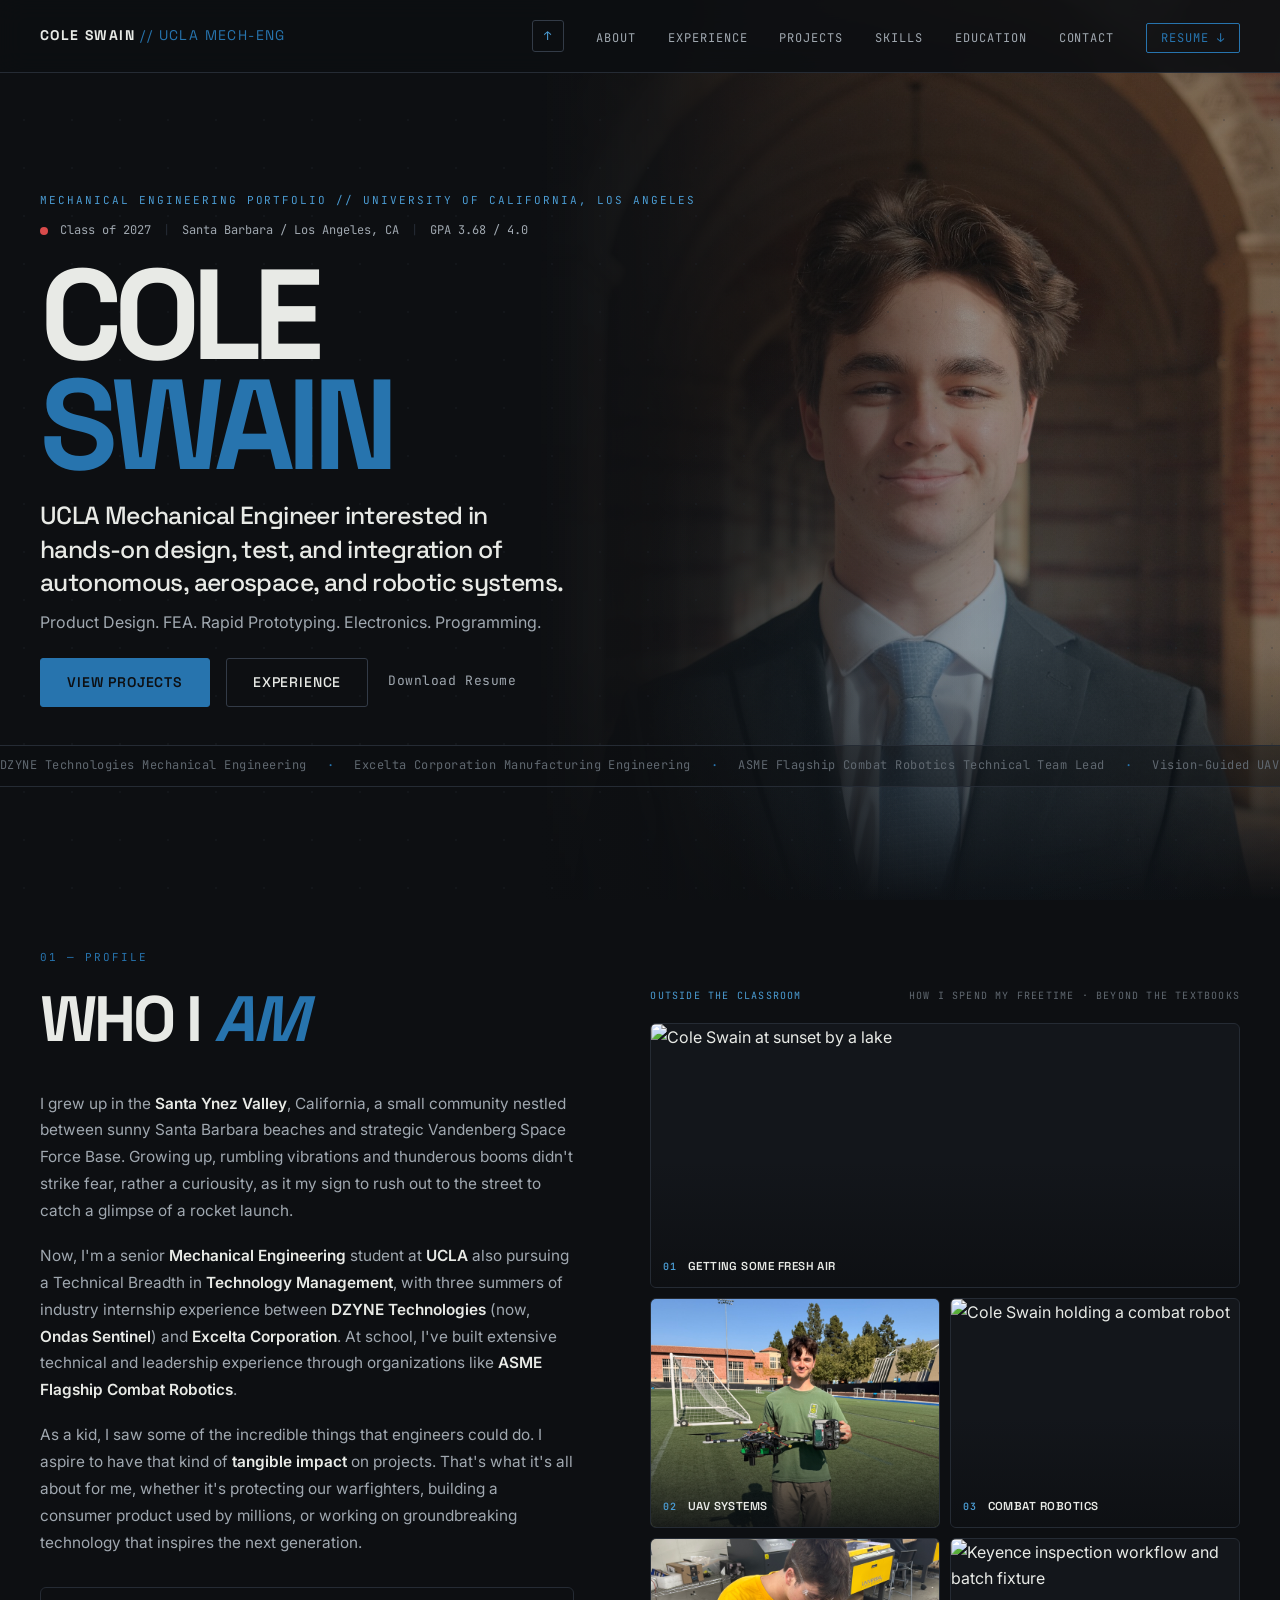
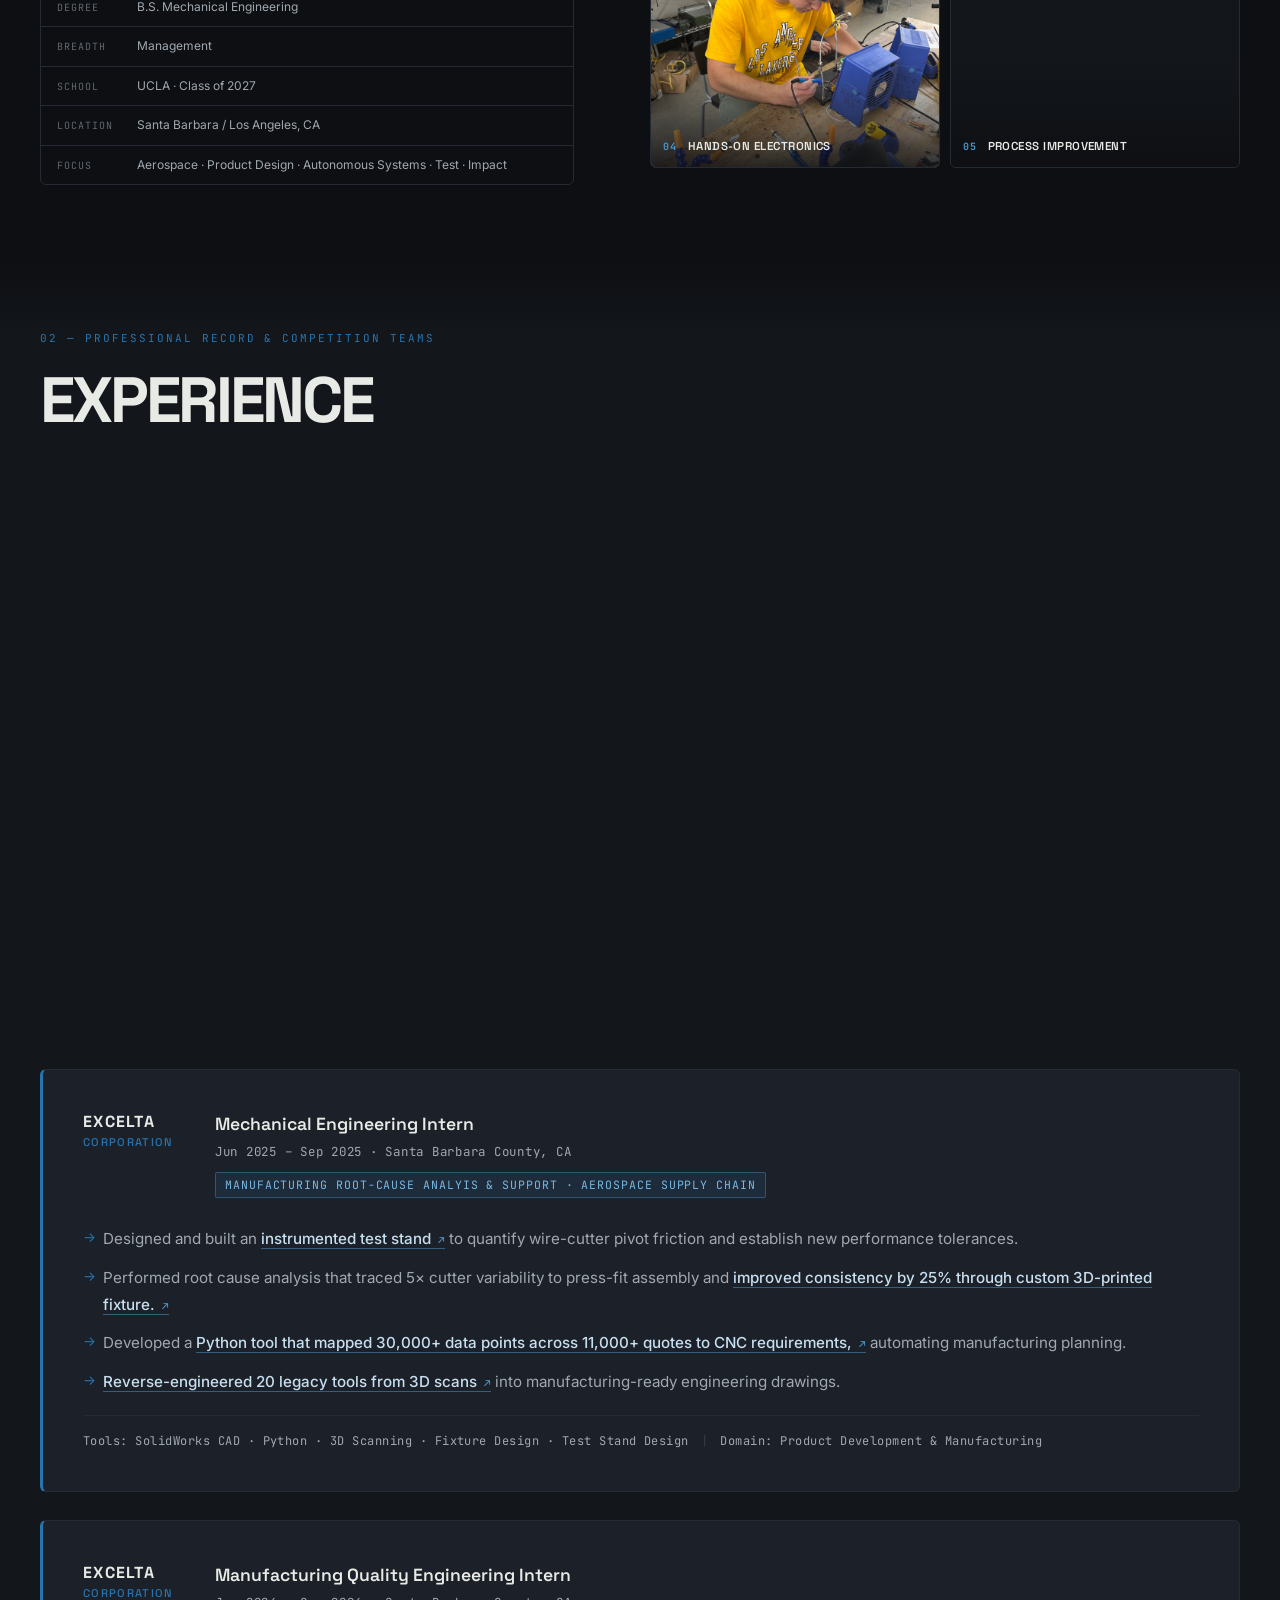
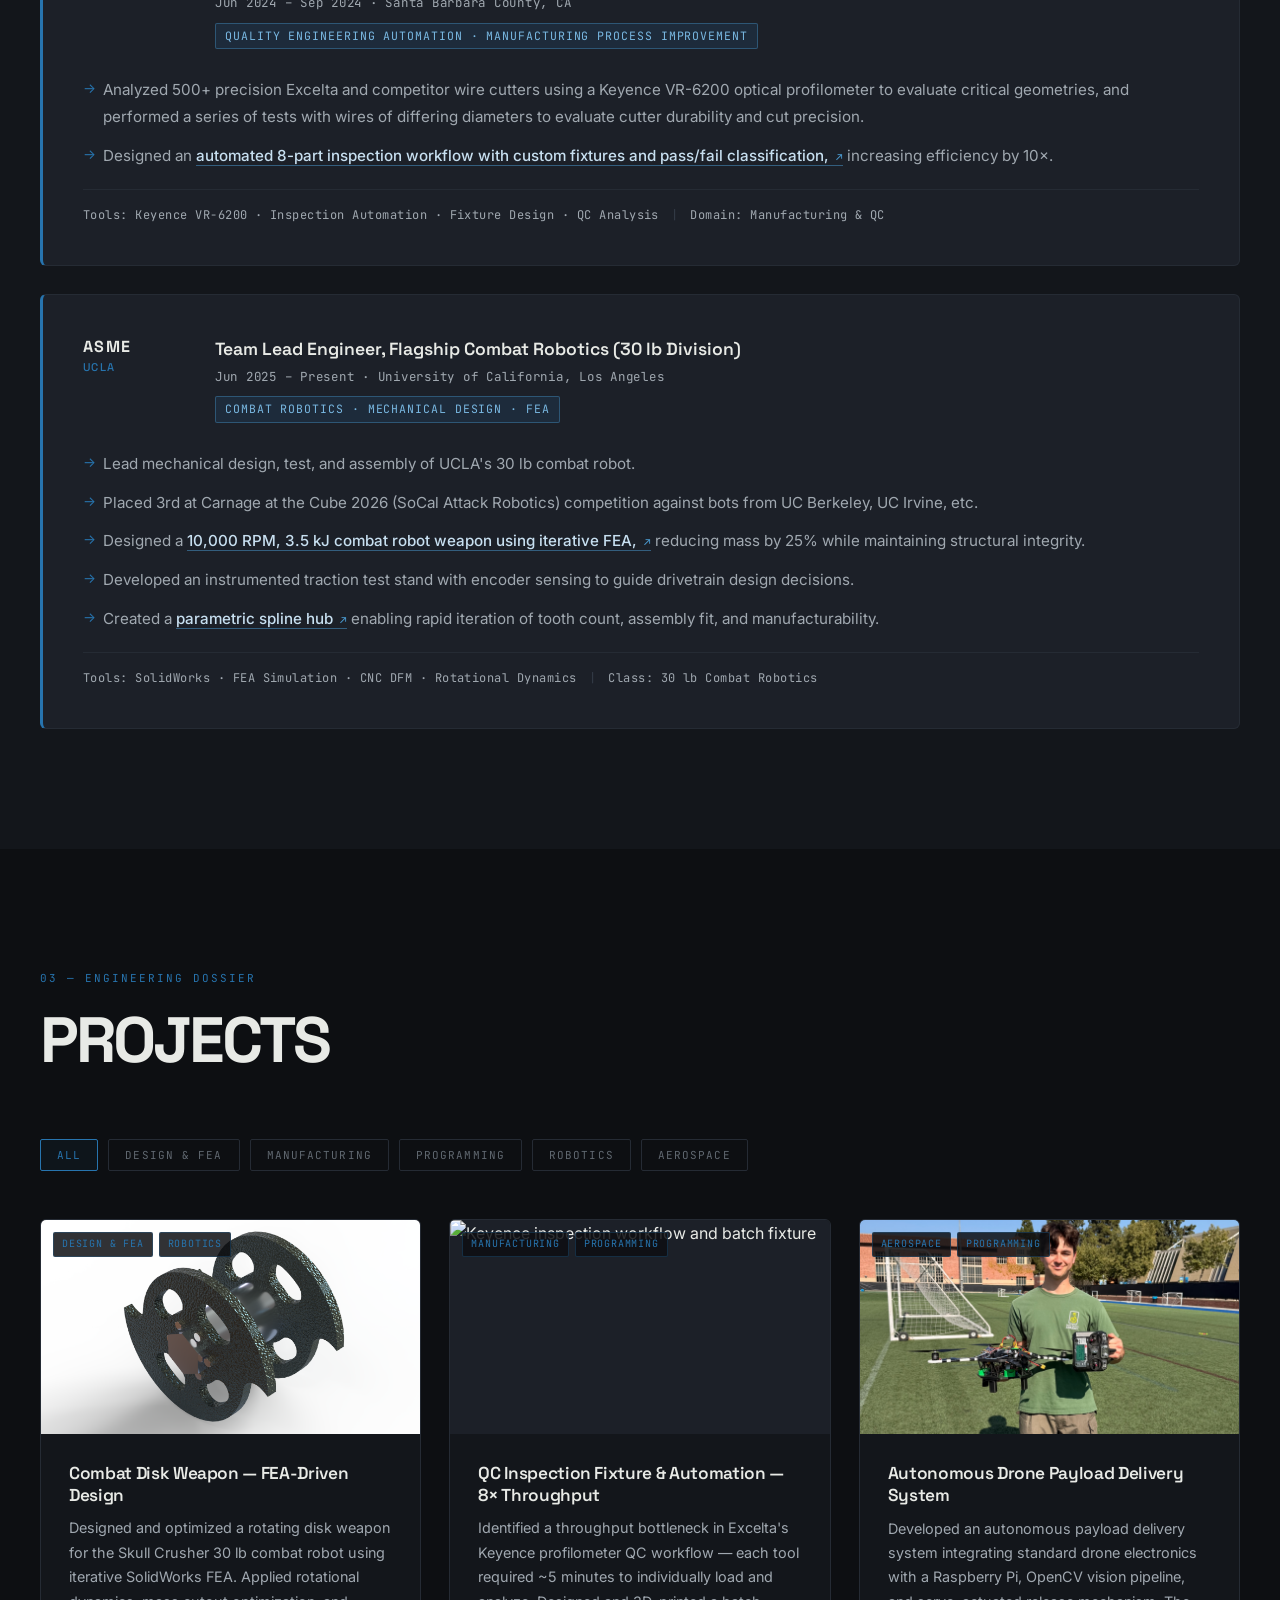
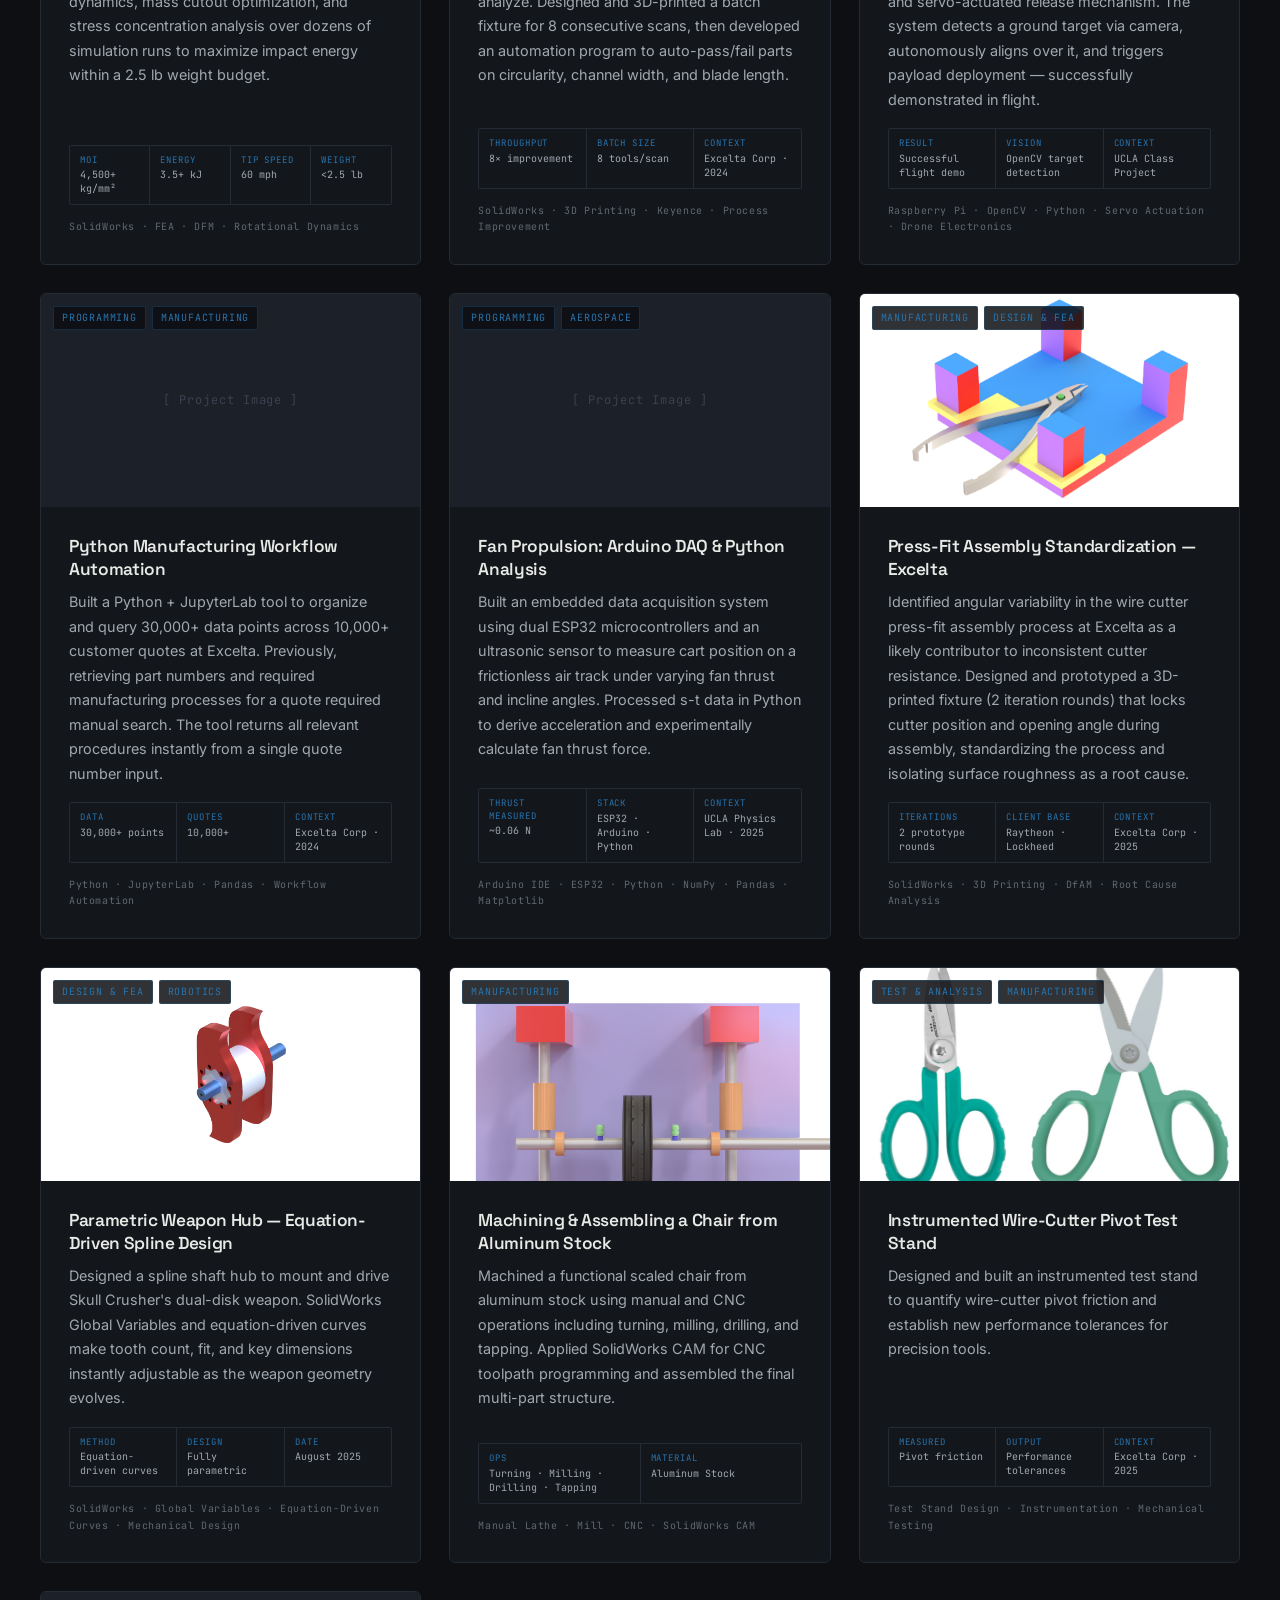
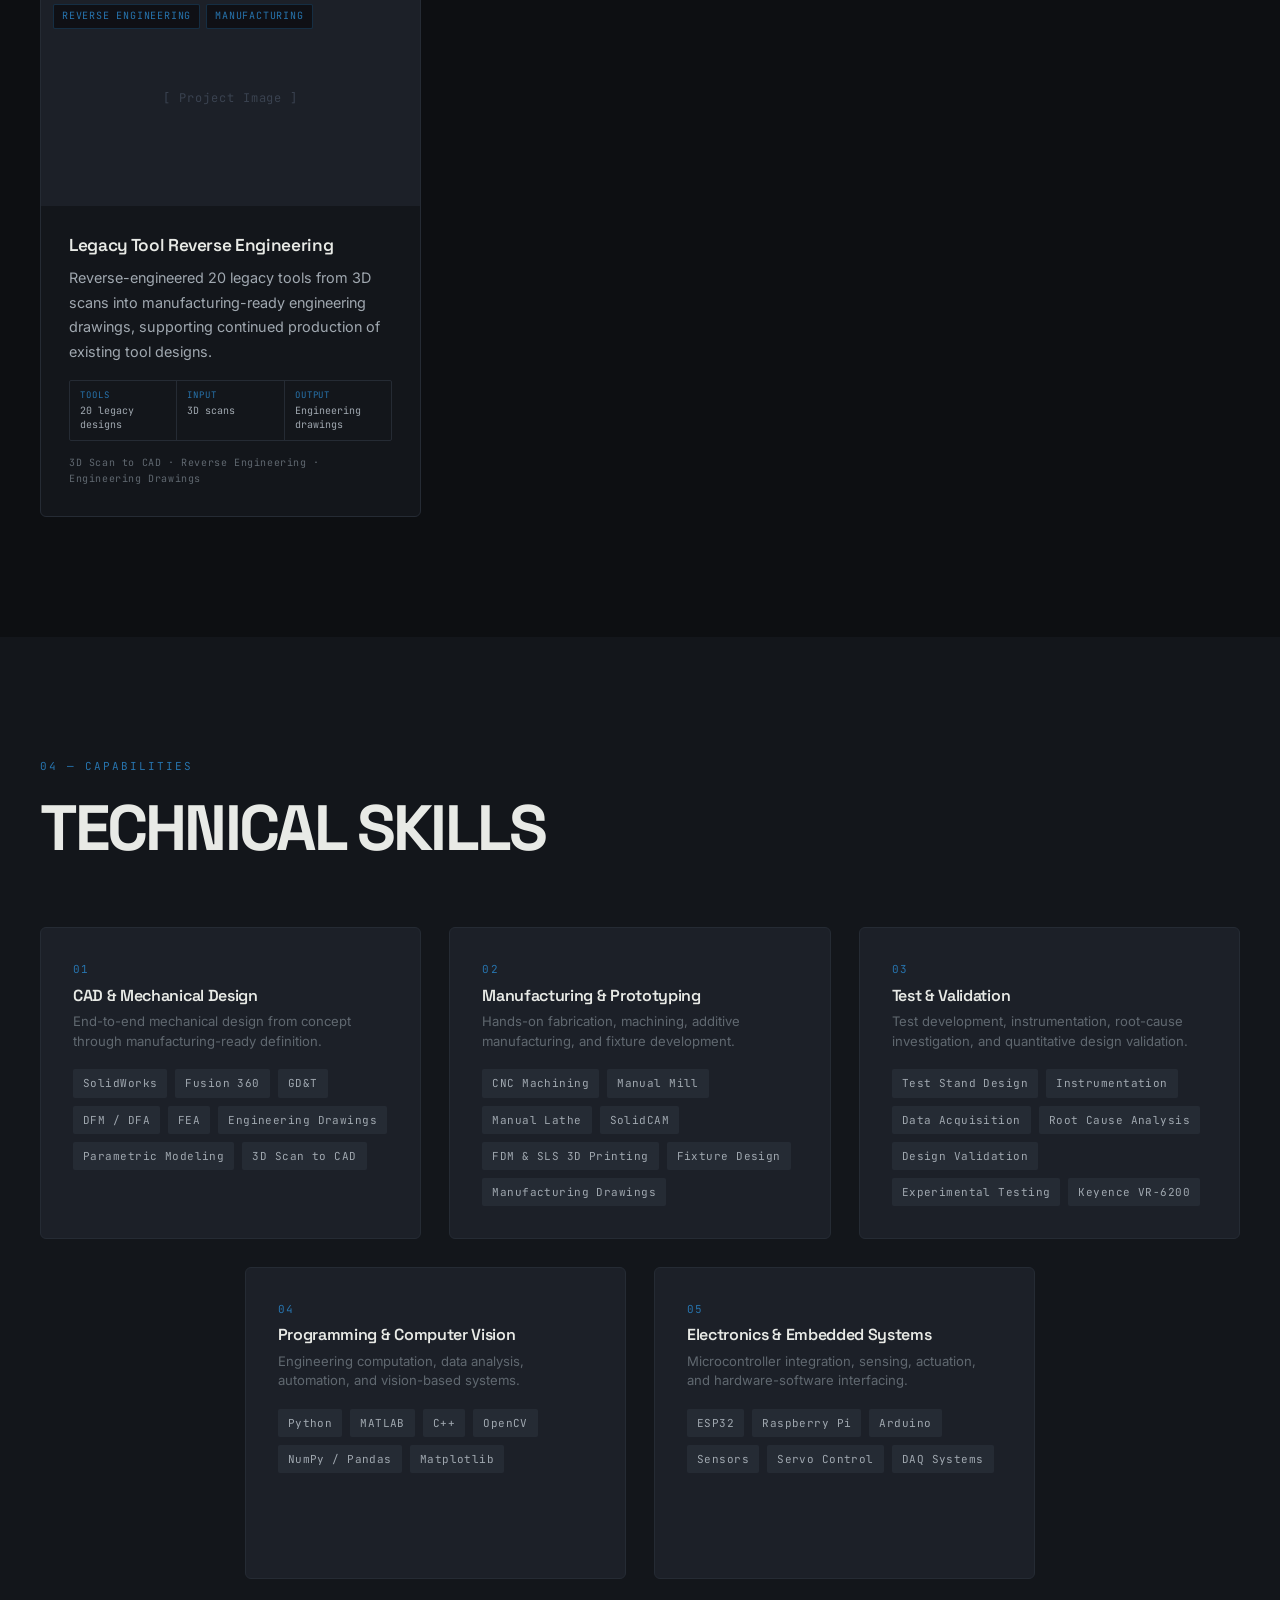
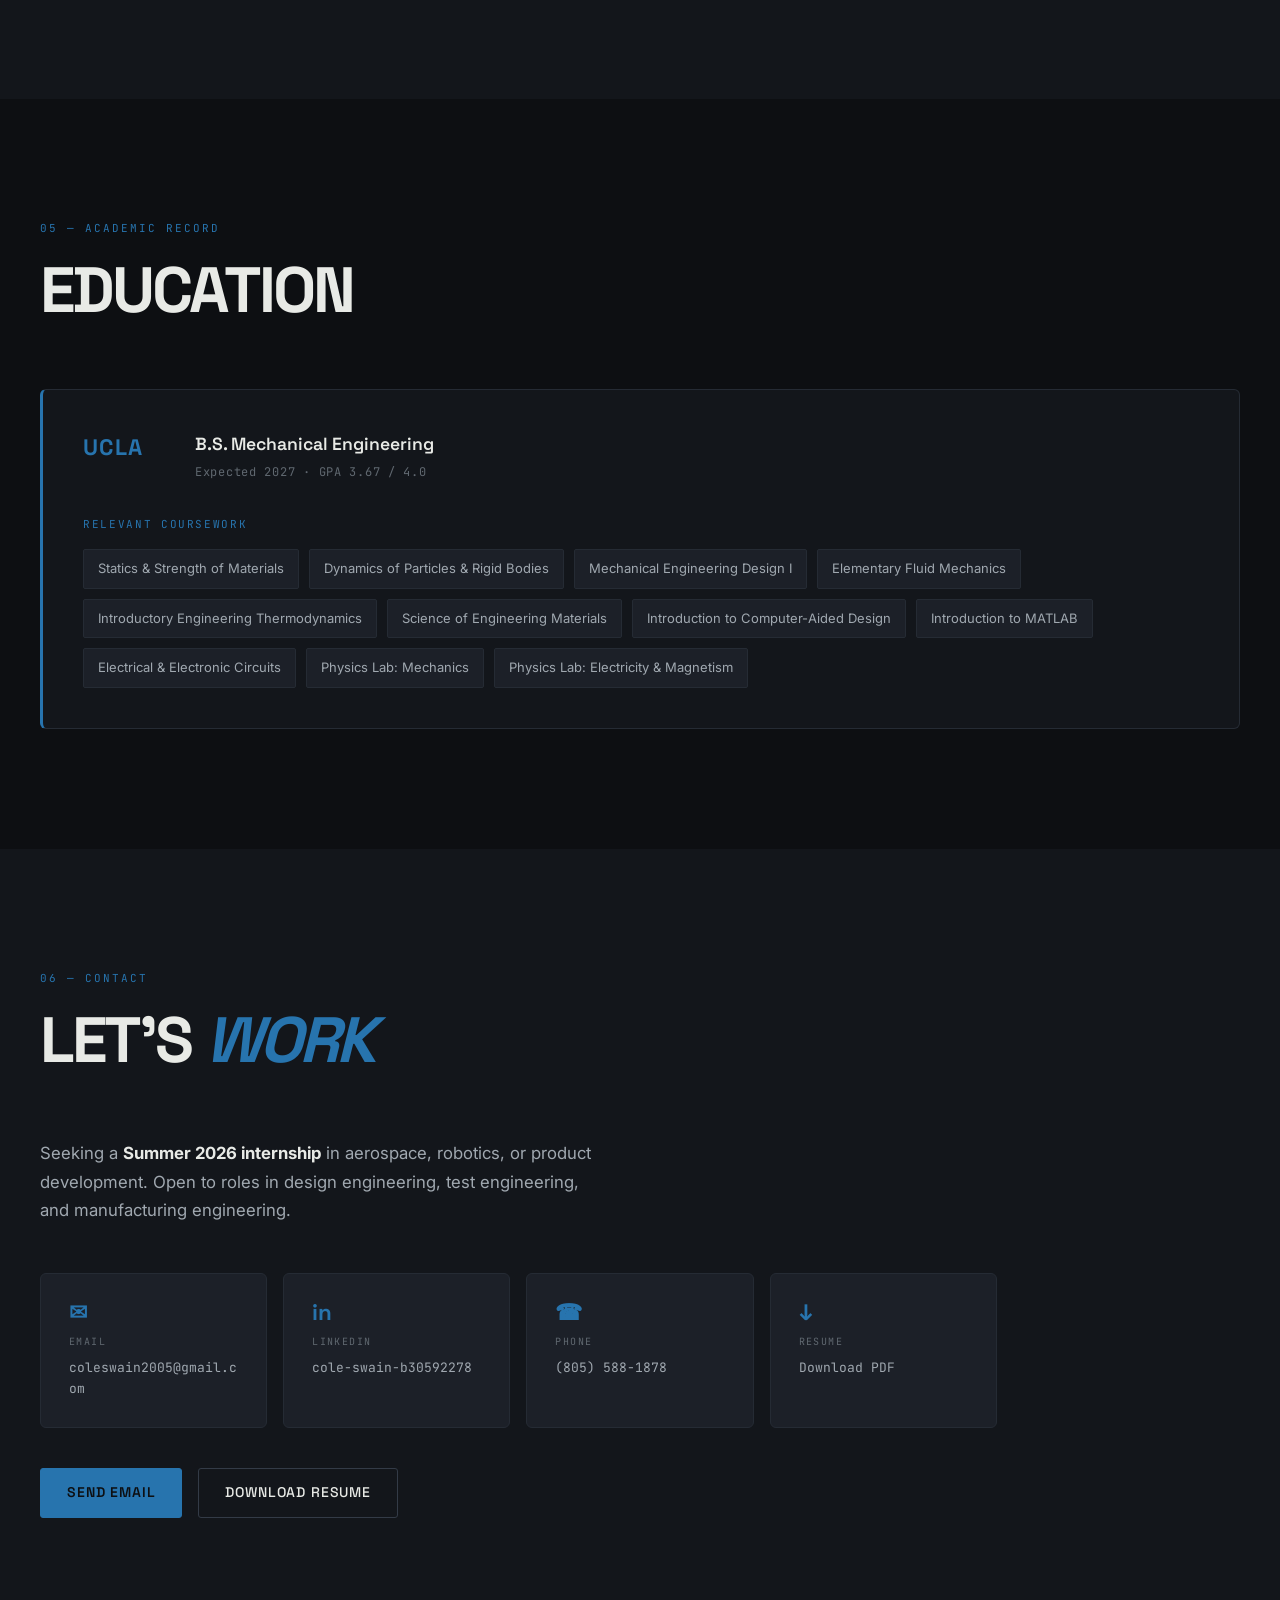
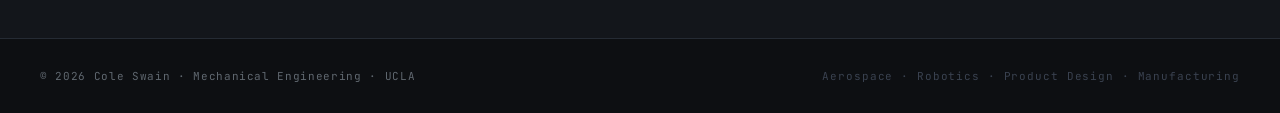
==== commit d27ae276: "Flagship wording" ====
--- a/index.html
+++ b/index.html
@@ -257,8 +257,8 @@
           <div class="exp-header">
             <div class="exp-org">ASME<br/><span class="exp-org-sub">UCLA</span></div>
             <div class="exp-meta">
-              <div class="exp-title">Team Lead Engineer <span class="exp-title-prev">/ prev. Weapon &amp; Chassis Mechanical Engineer</span></div>
-              <div class="exp-date">2025–Present · Flagship Combat Robotics — "Skull Crusher" (30 lb class)</div>
+              <div class="exp-title">Team Lead Engineer, Flagship Combat Robotics (30 lb Division)</div>
+              <div class="exp-date">Jun 2025 – Present · University of California, Los Angeles</div>
               <div class="exp-tag">Combat Robotics · Mechanical Design · FEA</div>
             </div>
           </div>
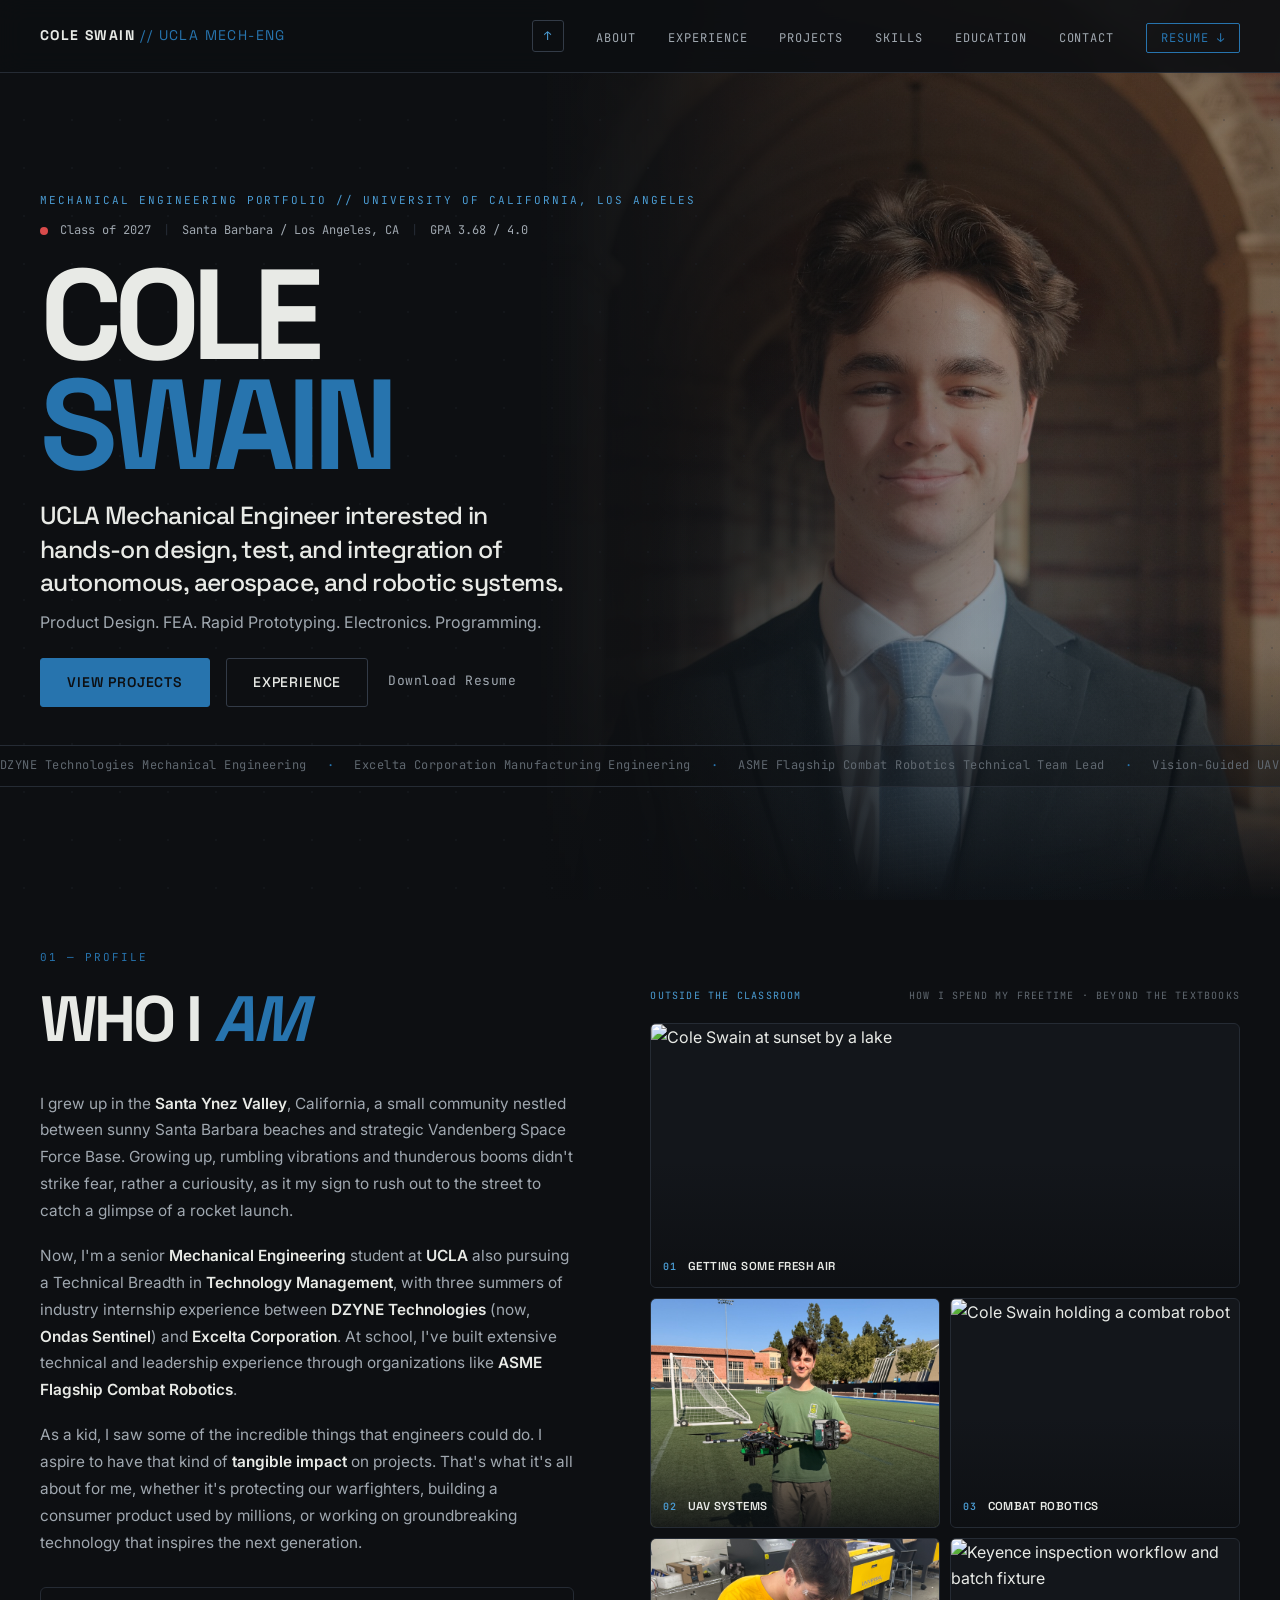
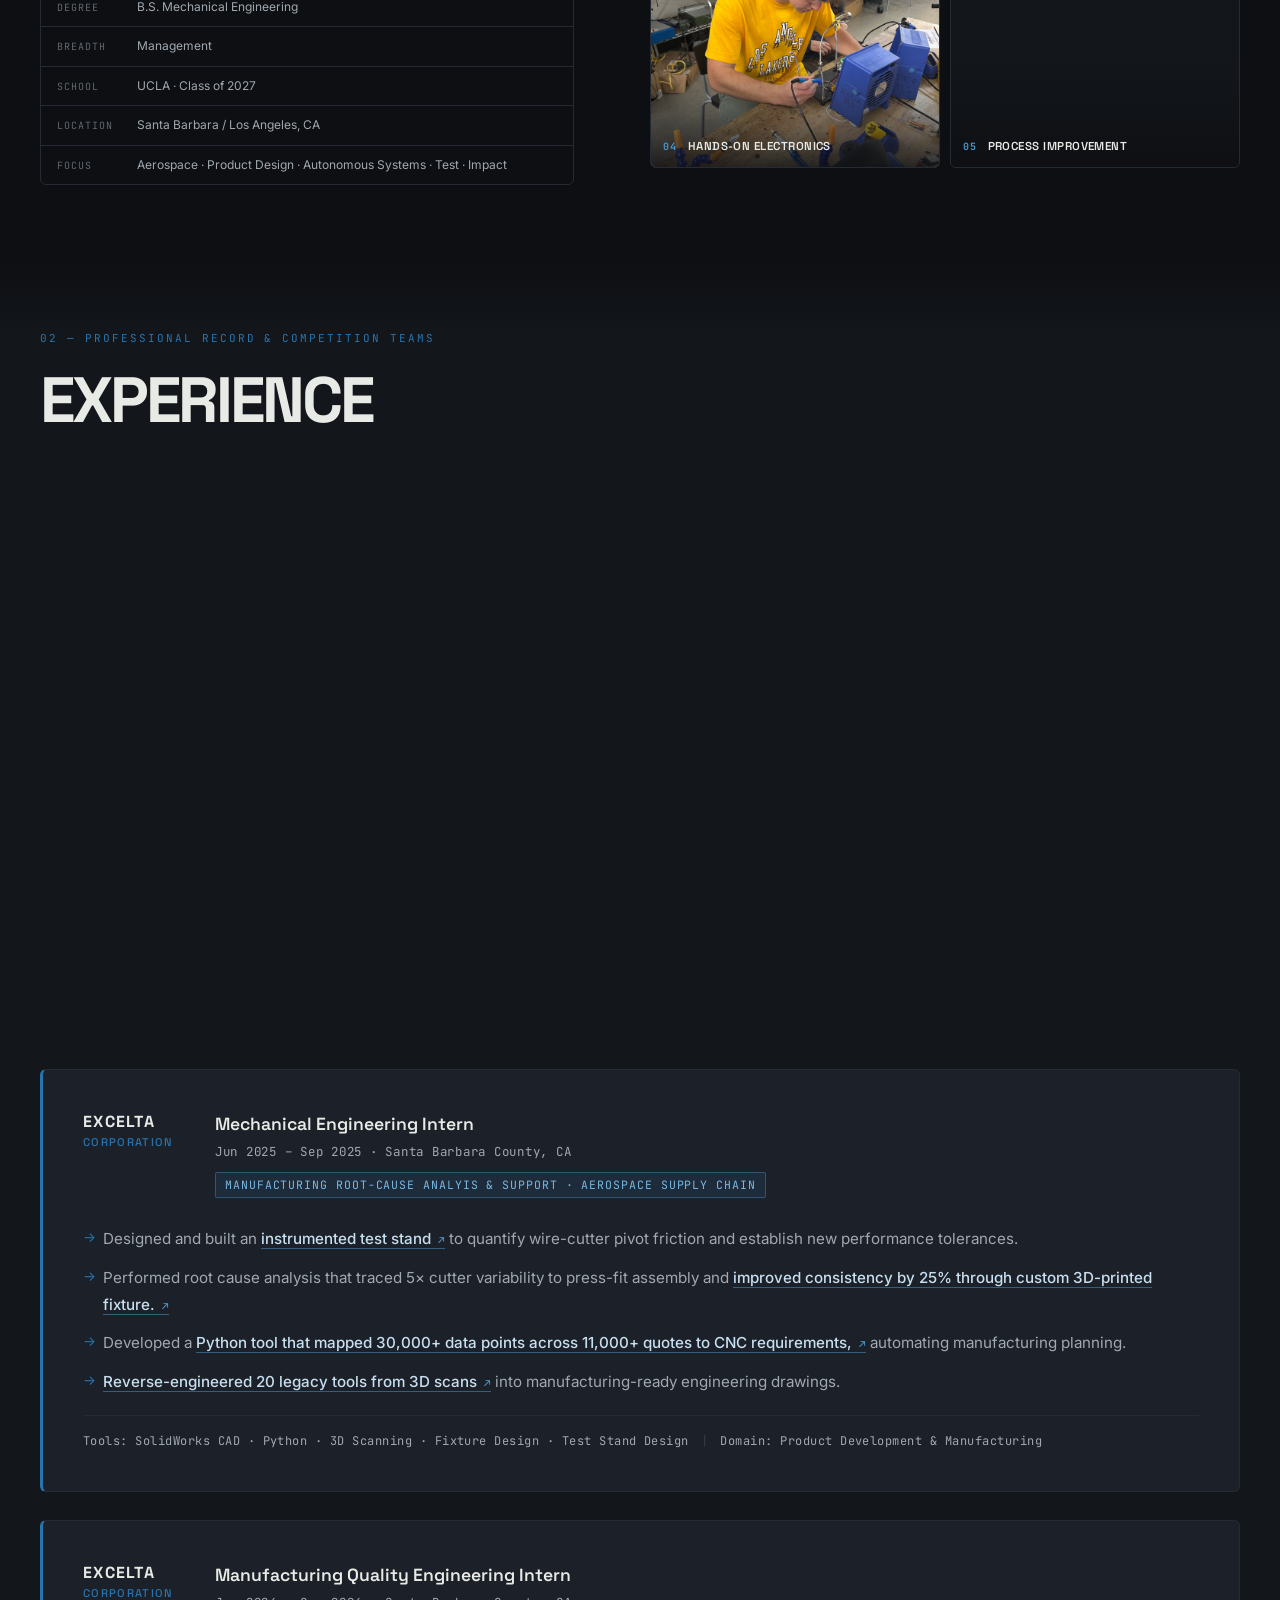
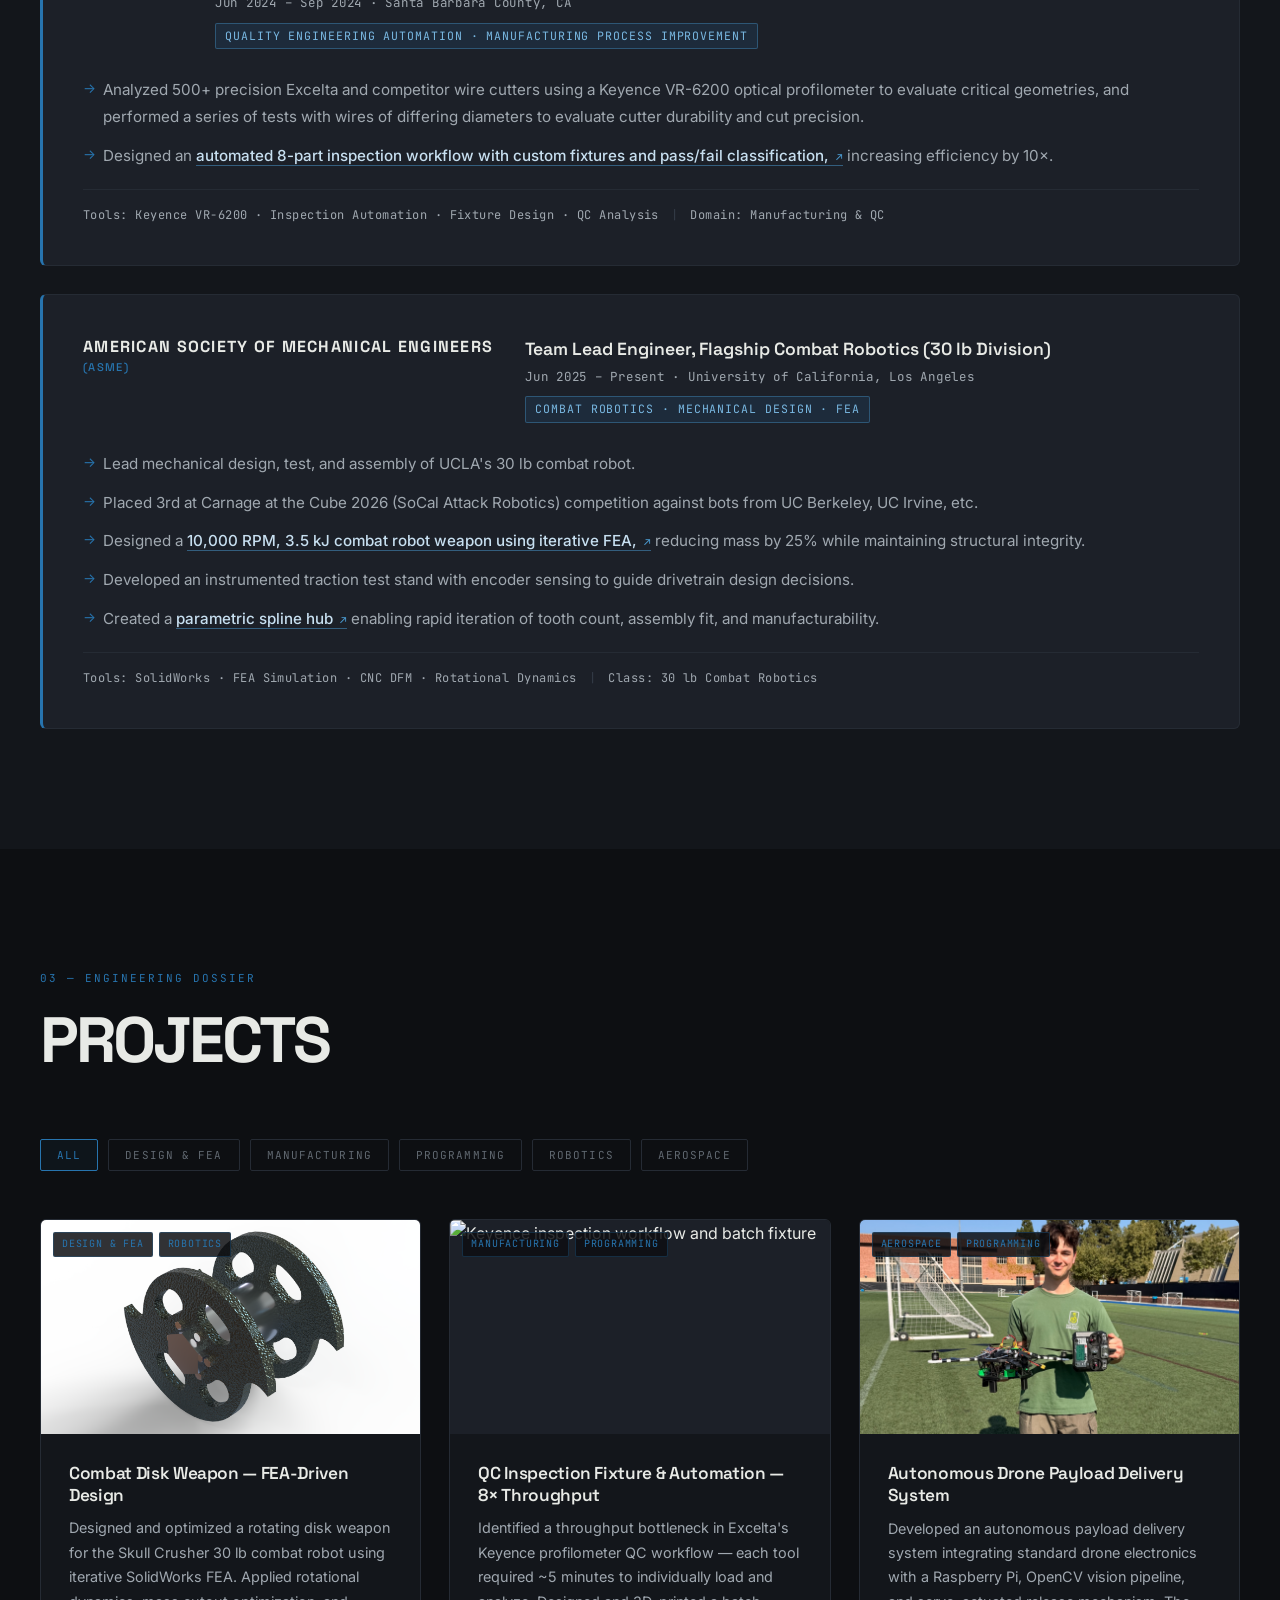
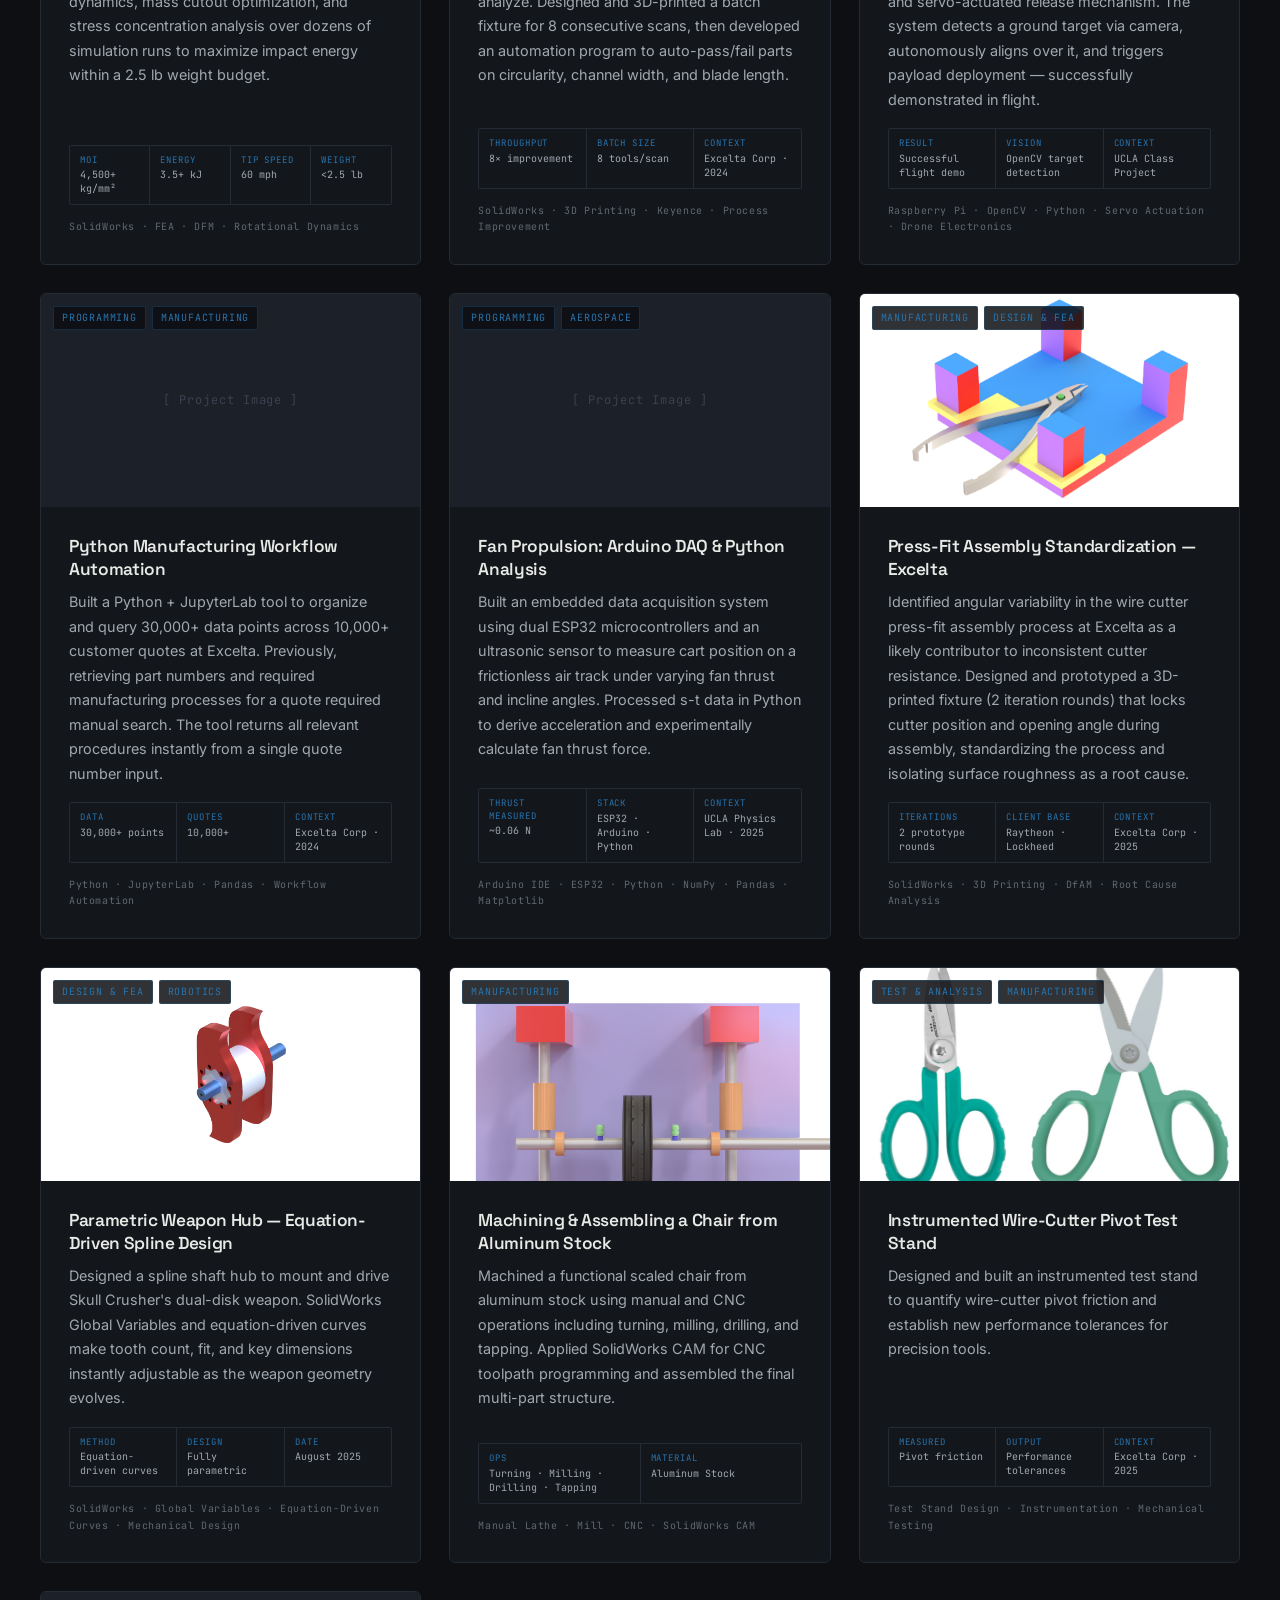
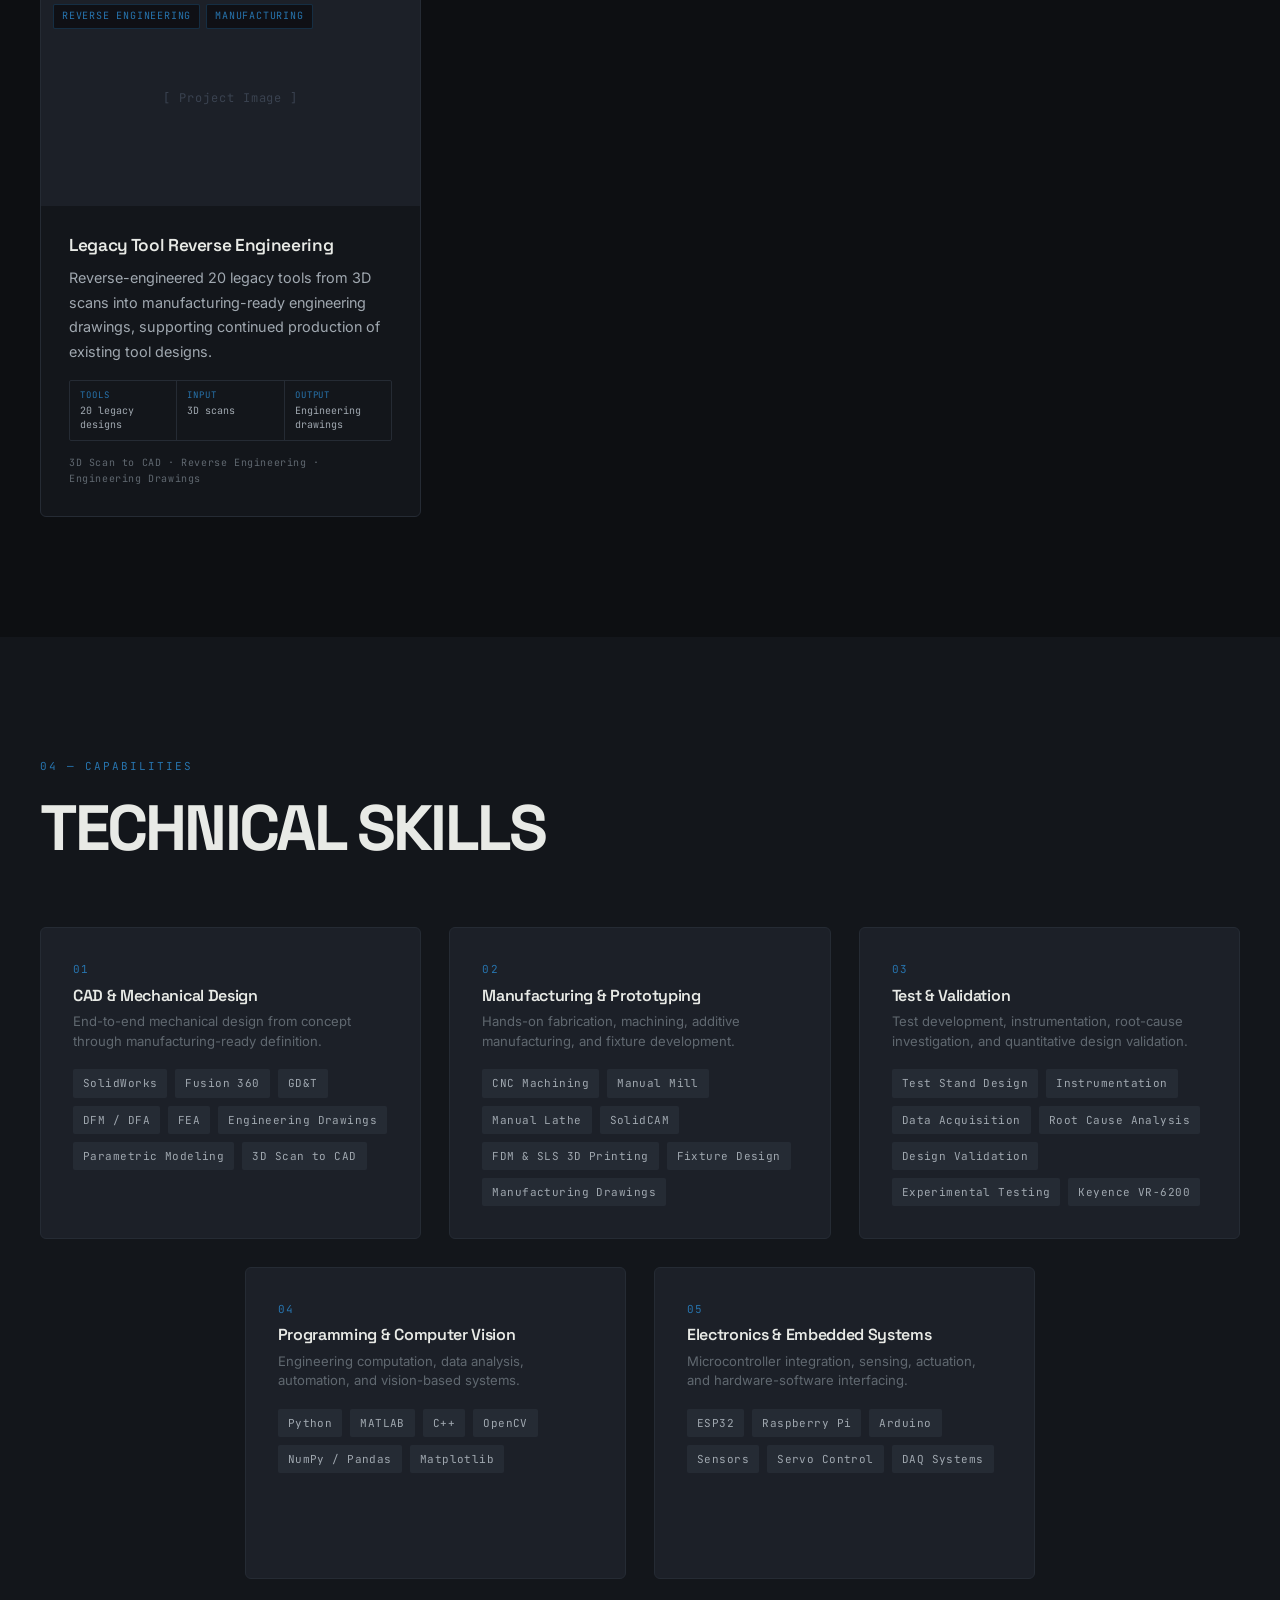
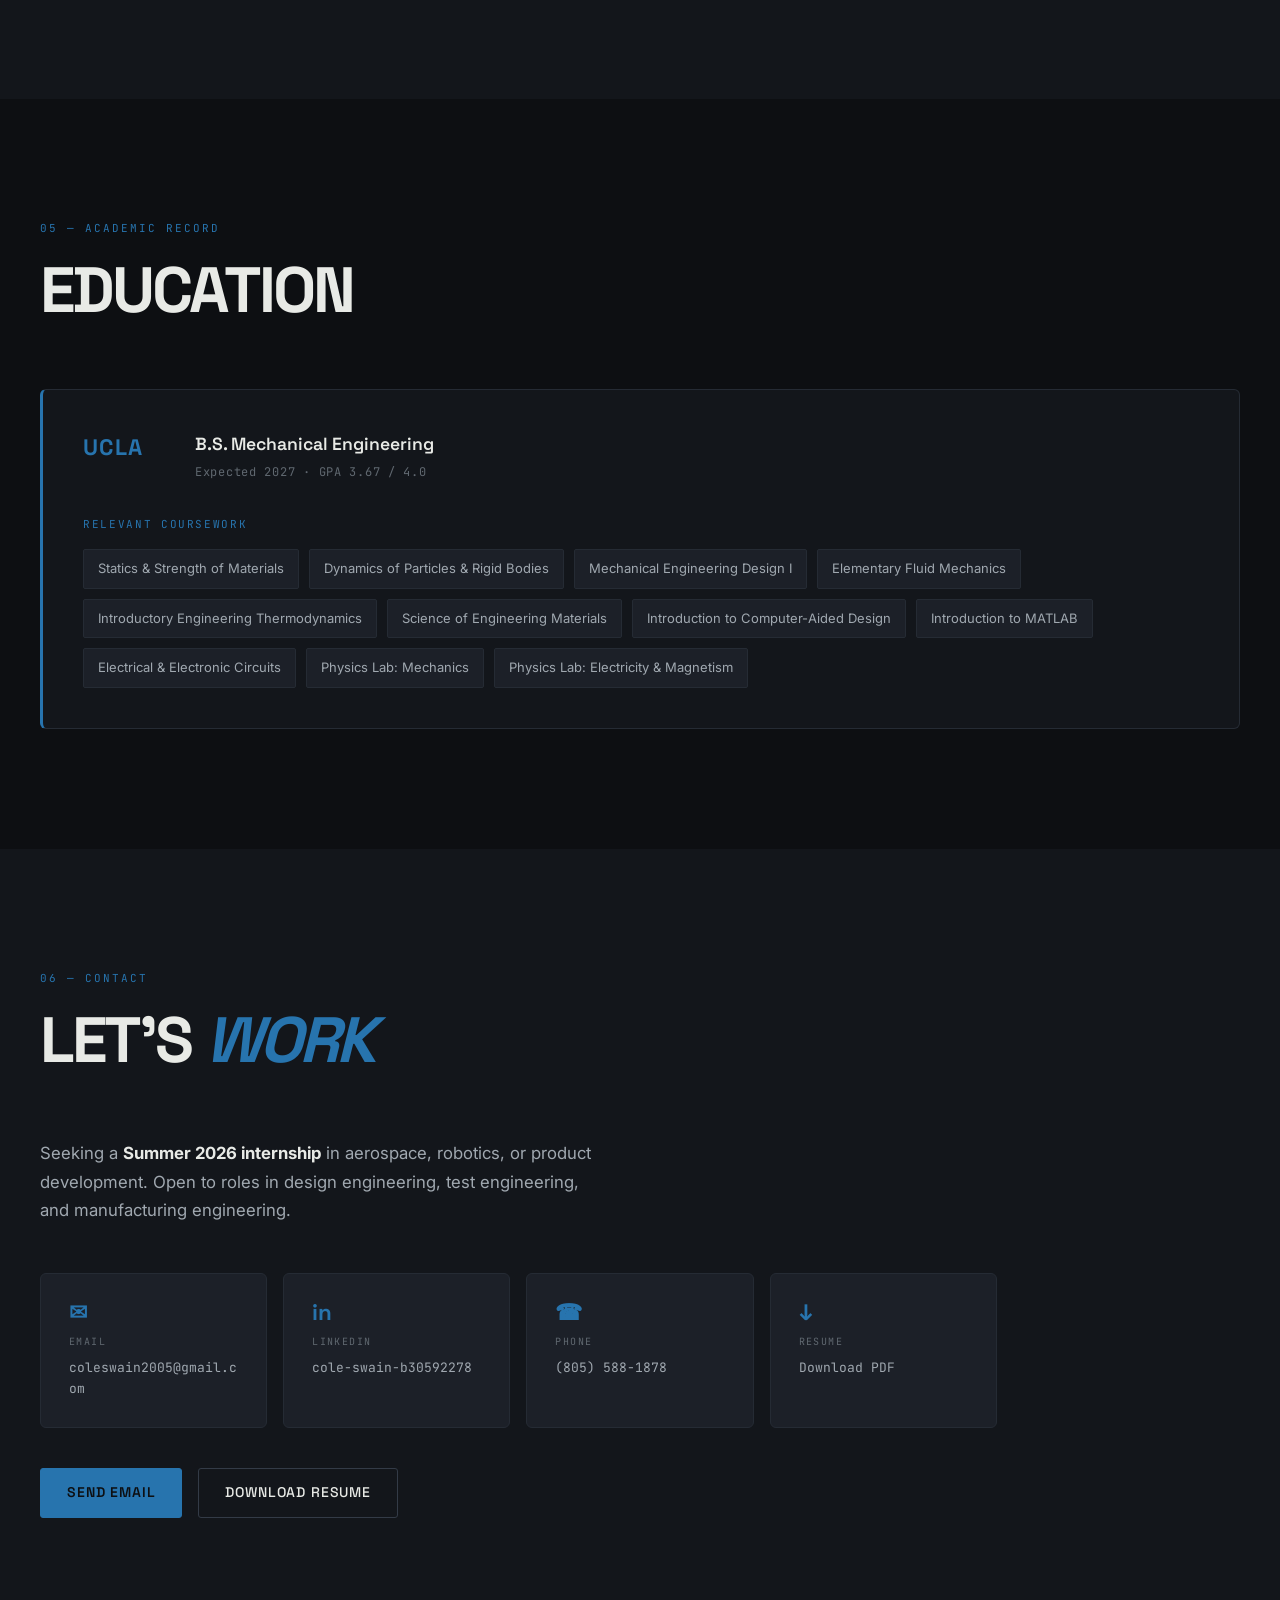
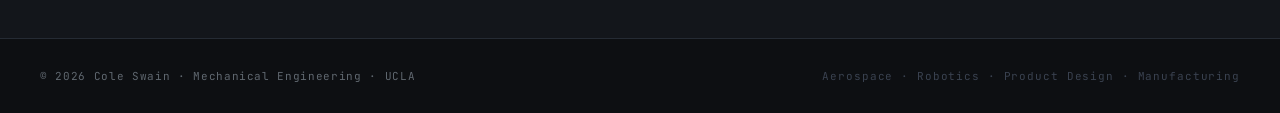
==== commit 2d25dc2b: "updates" ====
--- a/index.html
+++ b/index.html
@@ -255,7 +255,7 @@
         <!-- ASME -->
         <div class="exp-card reveal">
           <div class="exp-header">
-            <div class="exp-org">ASME<br/><span class="exp-org-sub">UCLA</span></div>
+            <div class="exp-org">American Society of Mechanical Engineers<br/><span class="exp-org-sub">(ASME)</span></div>
             <div class="exp-meta">
               <div class="exp-title">Team Lead Engineer, Flagship Combat Robotics (30 lb Division)</div>
               <div class="exp-date">Jun 2025 – Present · University of California, Los Angeles</div>
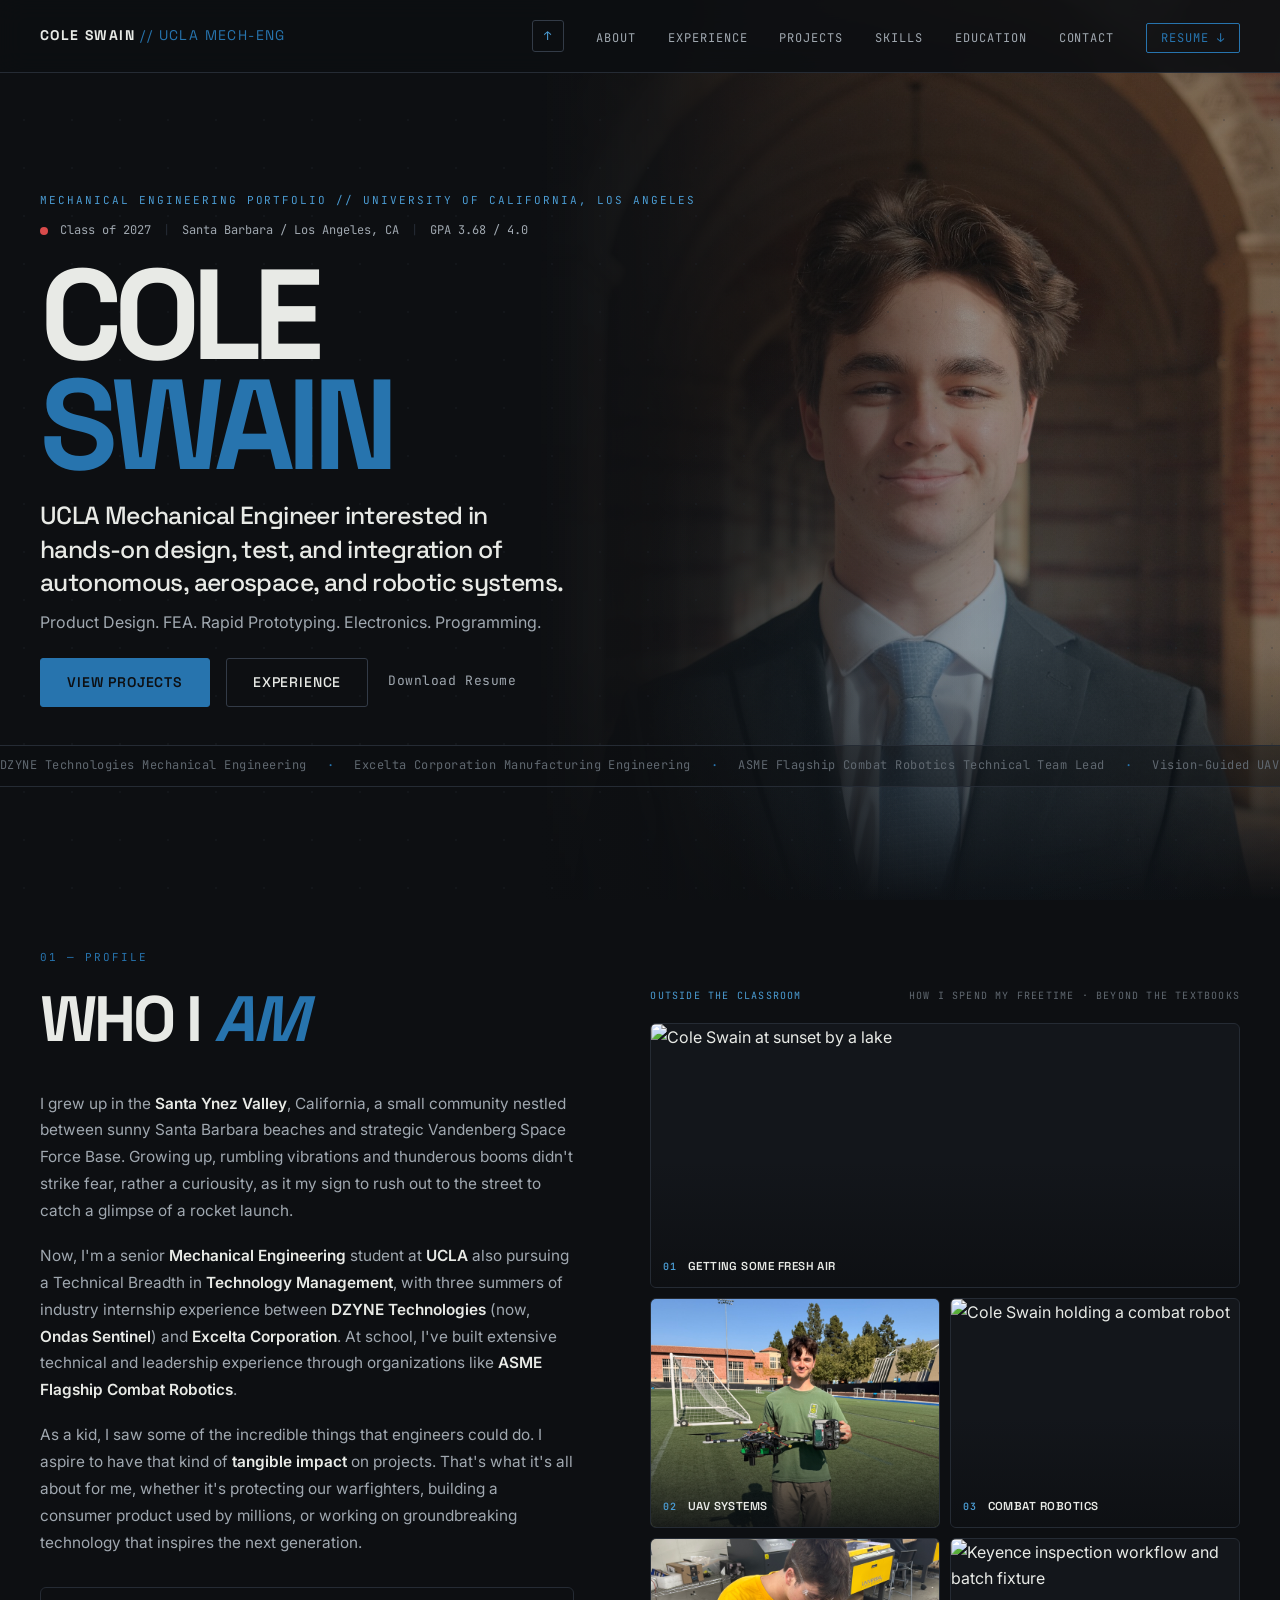
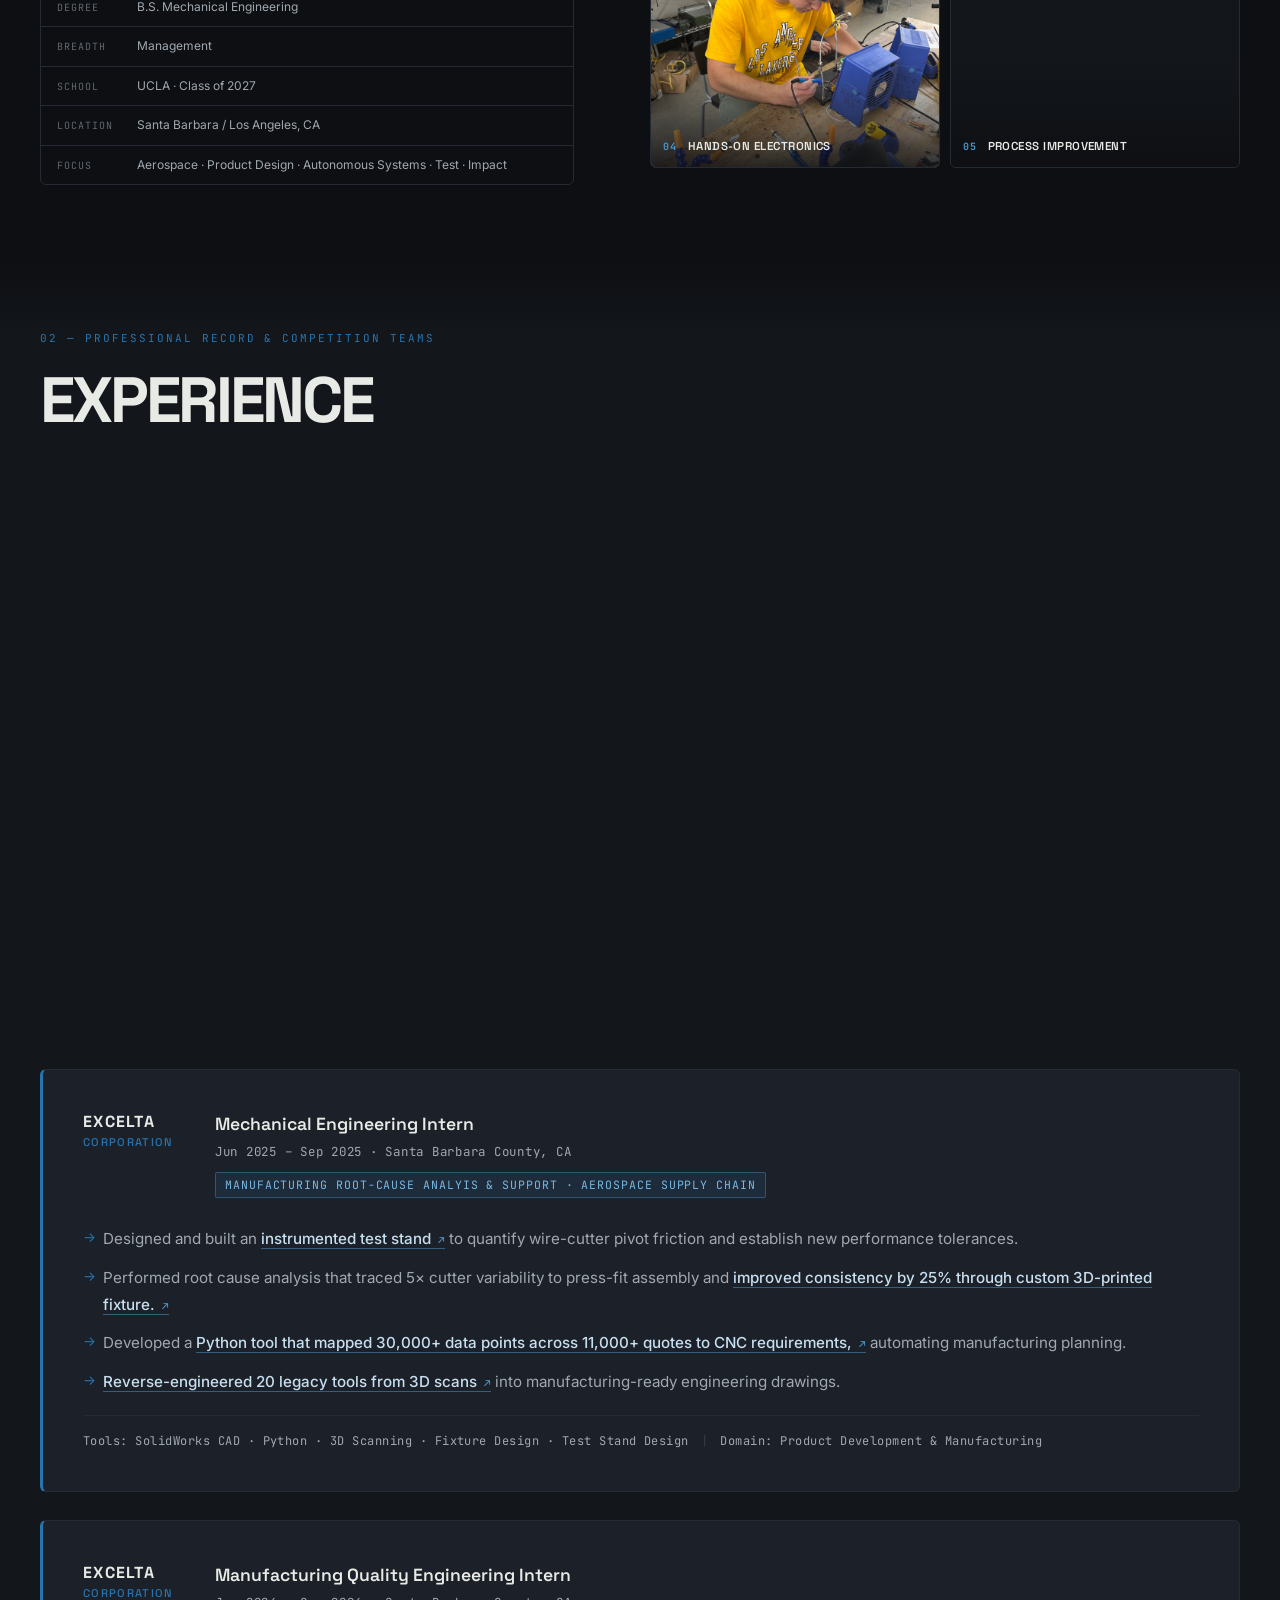
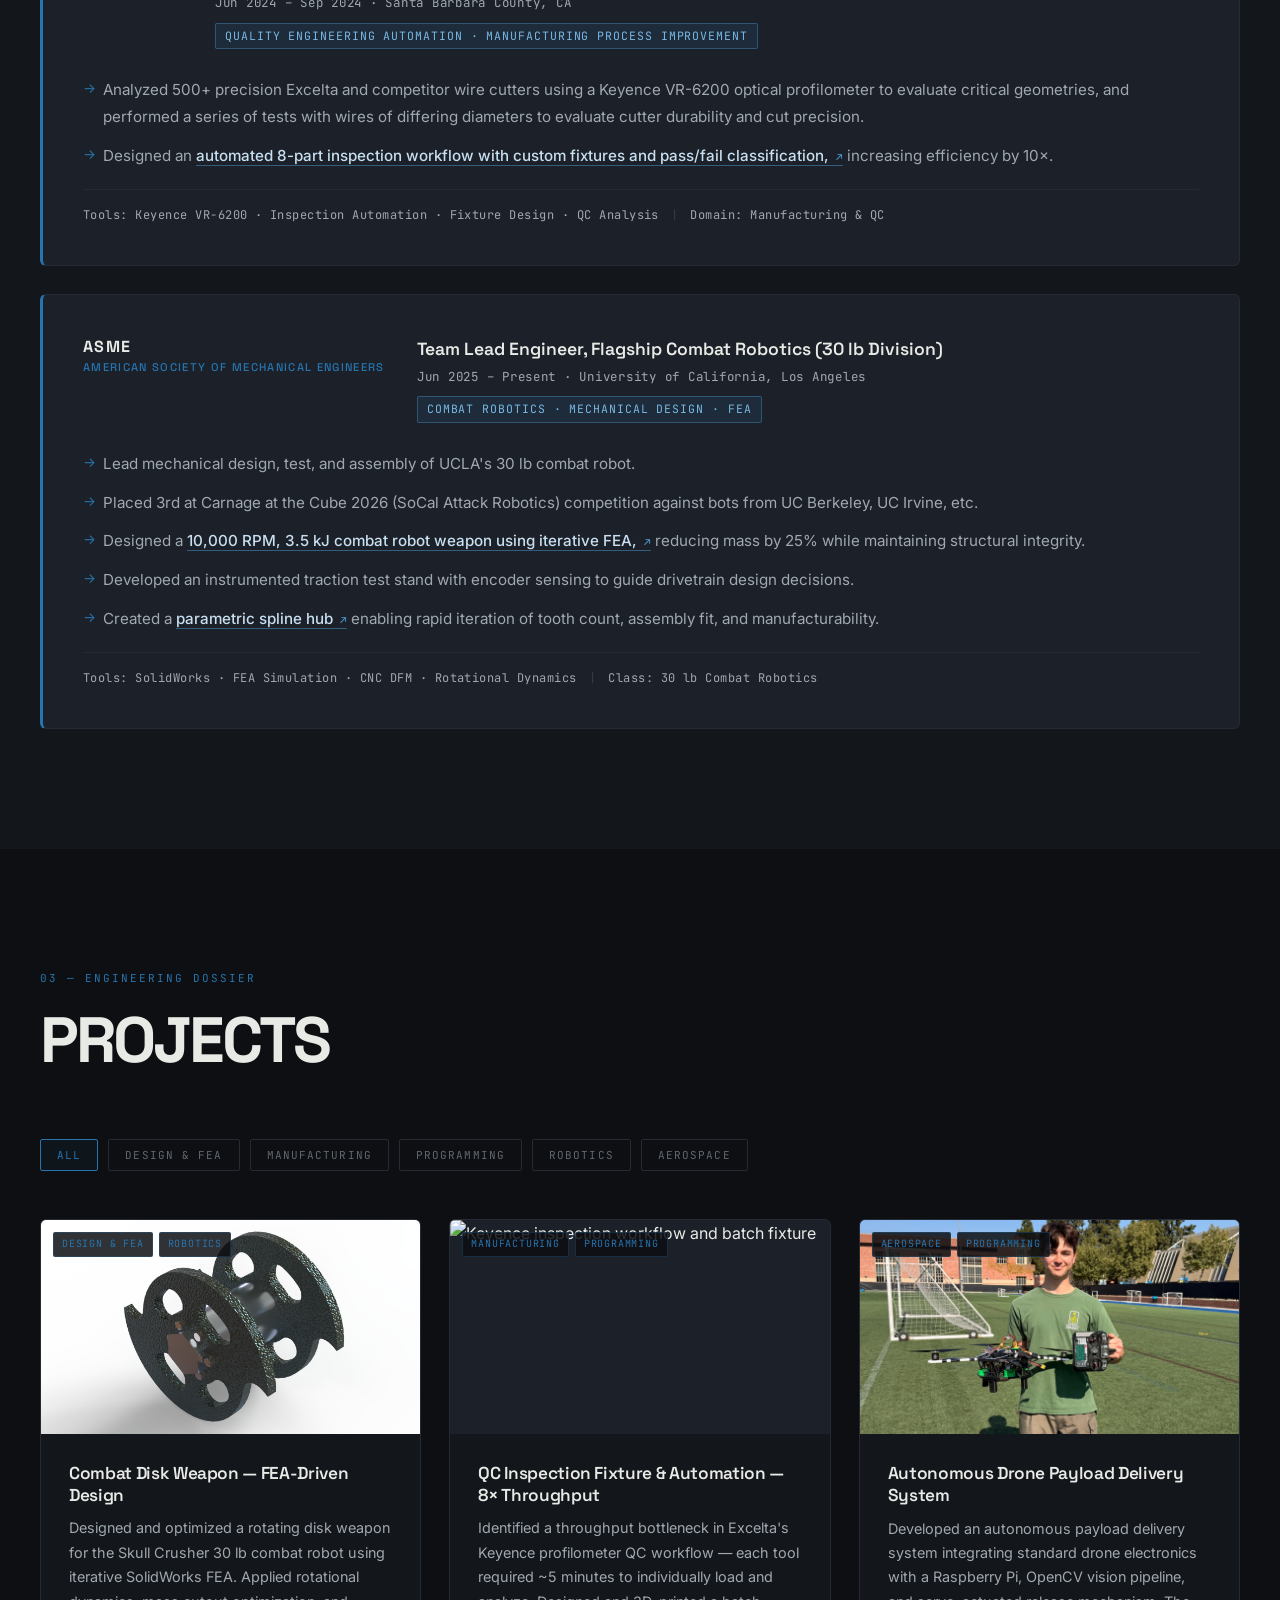
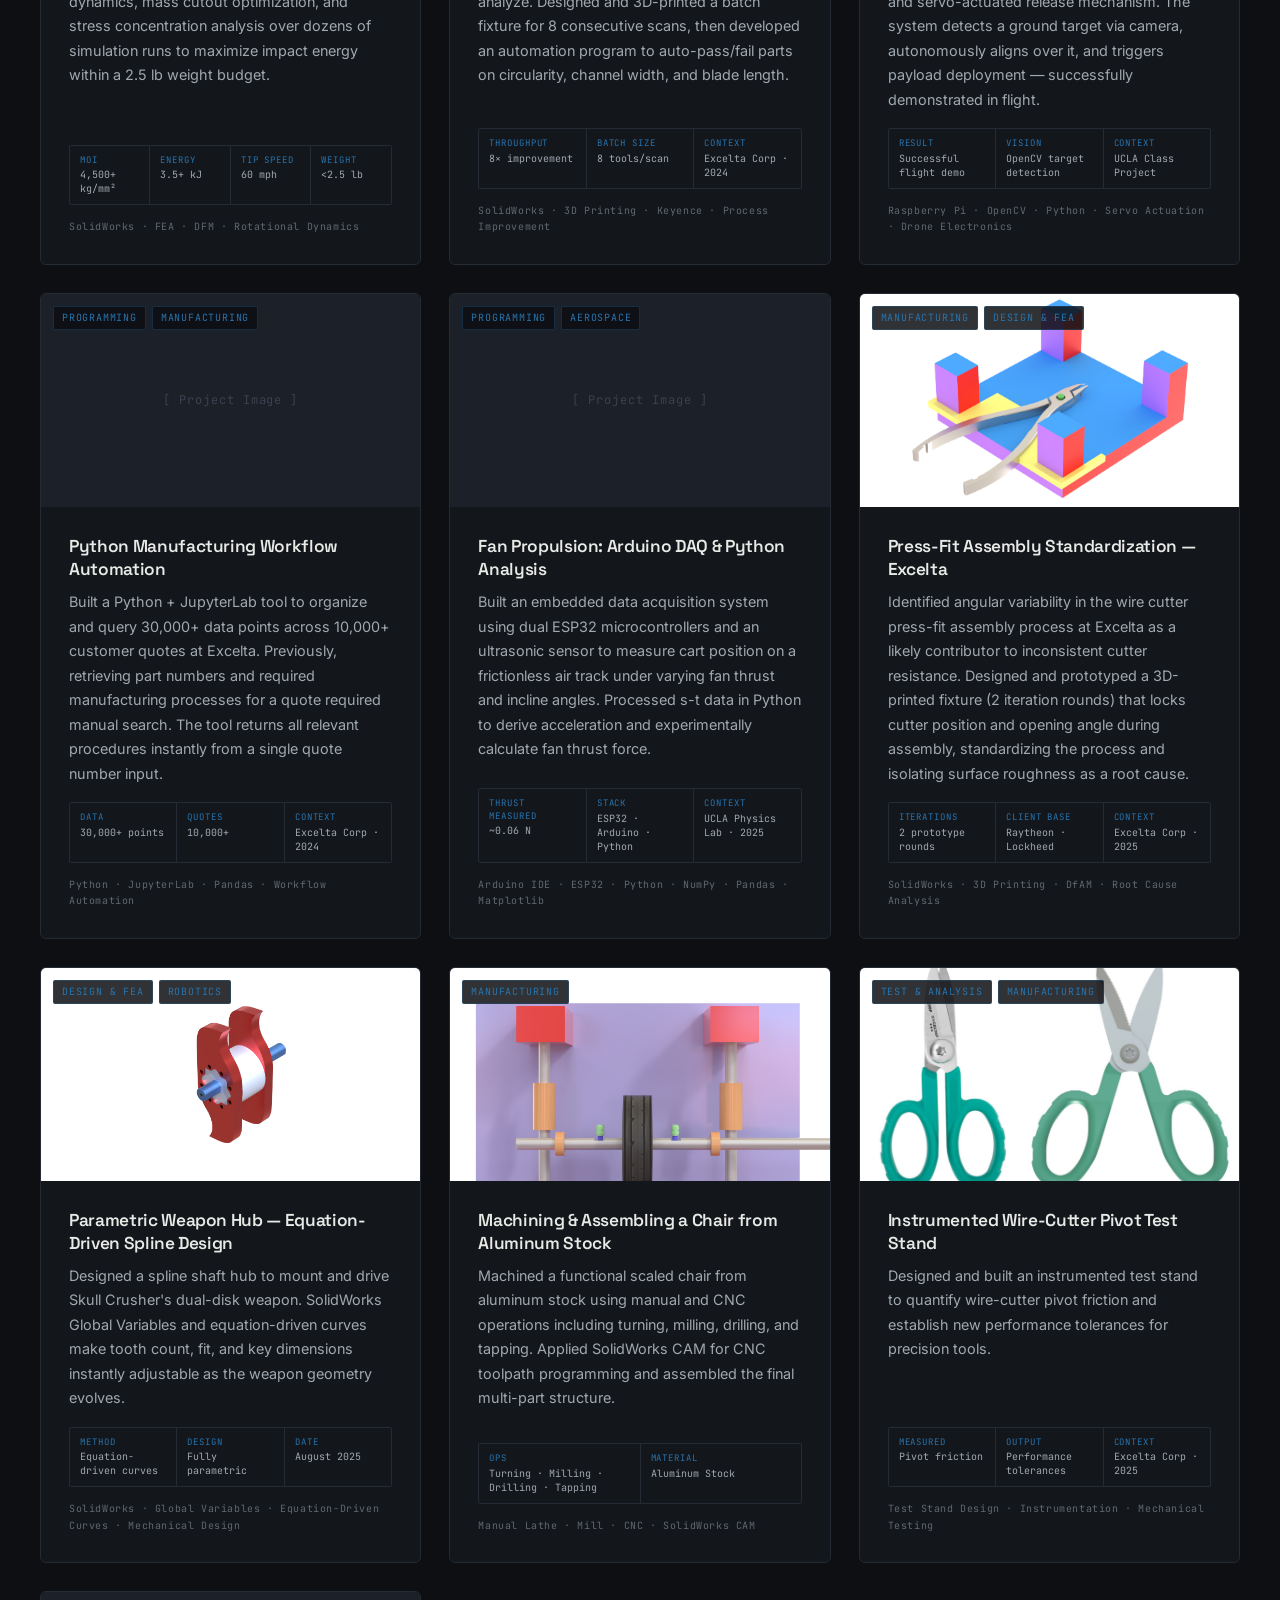
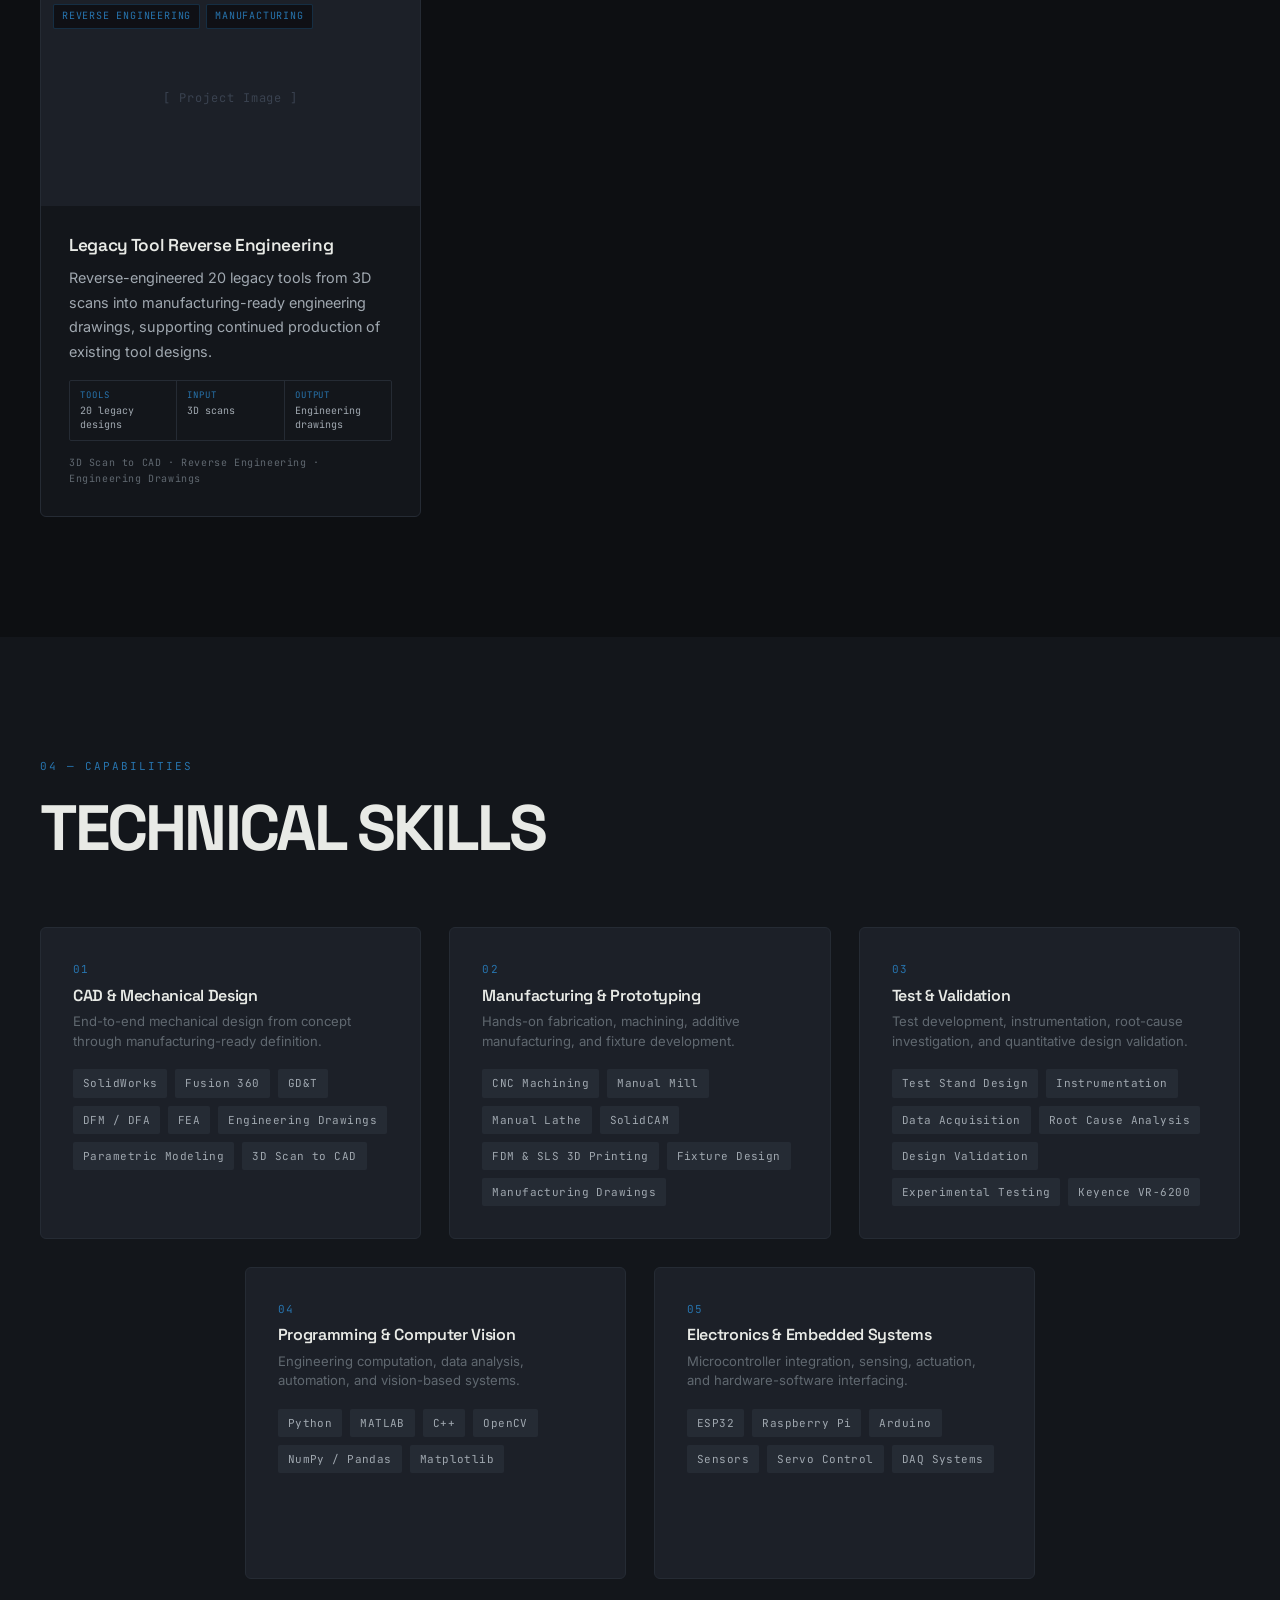
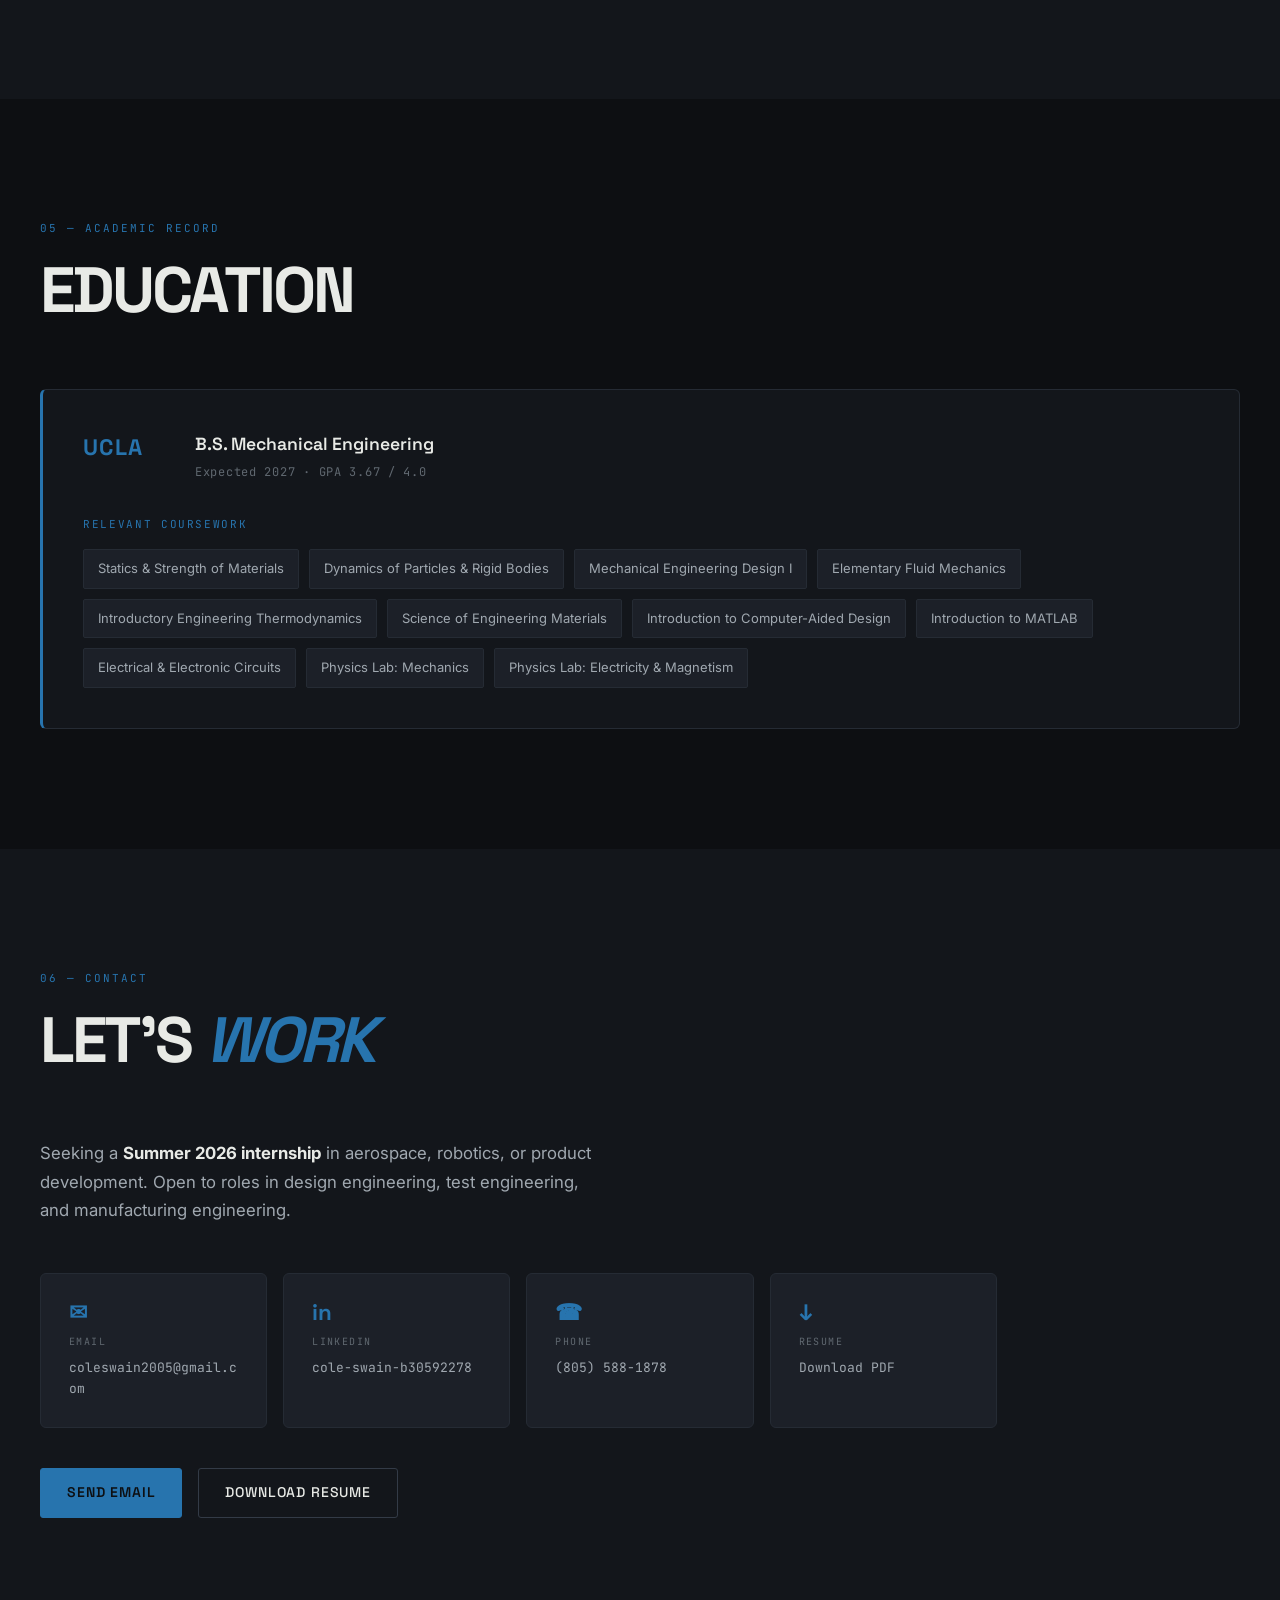
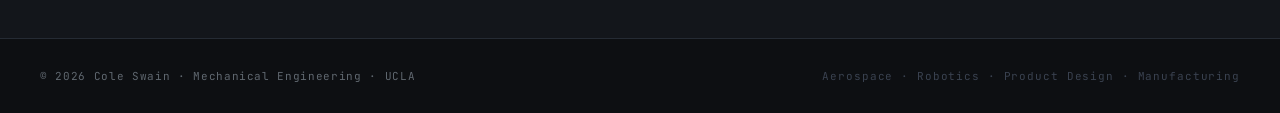
==== commit 6f3ce116: "small" ====
--- a/index.html
+++ b/index.html
@@ -187,7 +187,7 @@
         <!-- DZYNE 2026 -->
         <div class="exp-card reveal">
           <div class="exp-header">
-            <div class="exp-org">Ondas Sentinel,<br/><span class="exp-org-sub">DZYNE Technologies</span></div>
+            <div class="exp-org">Ondas Sentinel<br/><span class="exp-org-sub">DZYNE Technologies</span></div>
             <div class="exp-meta">
               <div class="exp-title">Mechanical Engineering Intern, ULTRA <span class="exp-title-prev">(ISR UAV Program)</span></div>
               <div class="exp-date">Jun 2026 – Sep 2026 · Irvine, California</div>
@@ -255,7 +255,7 @@
         <!-- ASME -->
         <div class="exp-card reveal">
           <div class="exp-header">
-            <div class="exp-org">American Society of Mechanical Engineers<br/><span class="exp-org-sub">(ASME)</span></div>
+            <div class="exp-org">ASME<br/><span class="exp-org-sub">American Society of Mechanical Engineers</span></div>
             <div class="exp-meta">
               <div class="exp-title">Team Lead Engineer, Flagship Combat Robotics (30 lb Division)</div>
               <div class="exp-date">Jun 2025 – Present · University of California, Los Angeles</div>
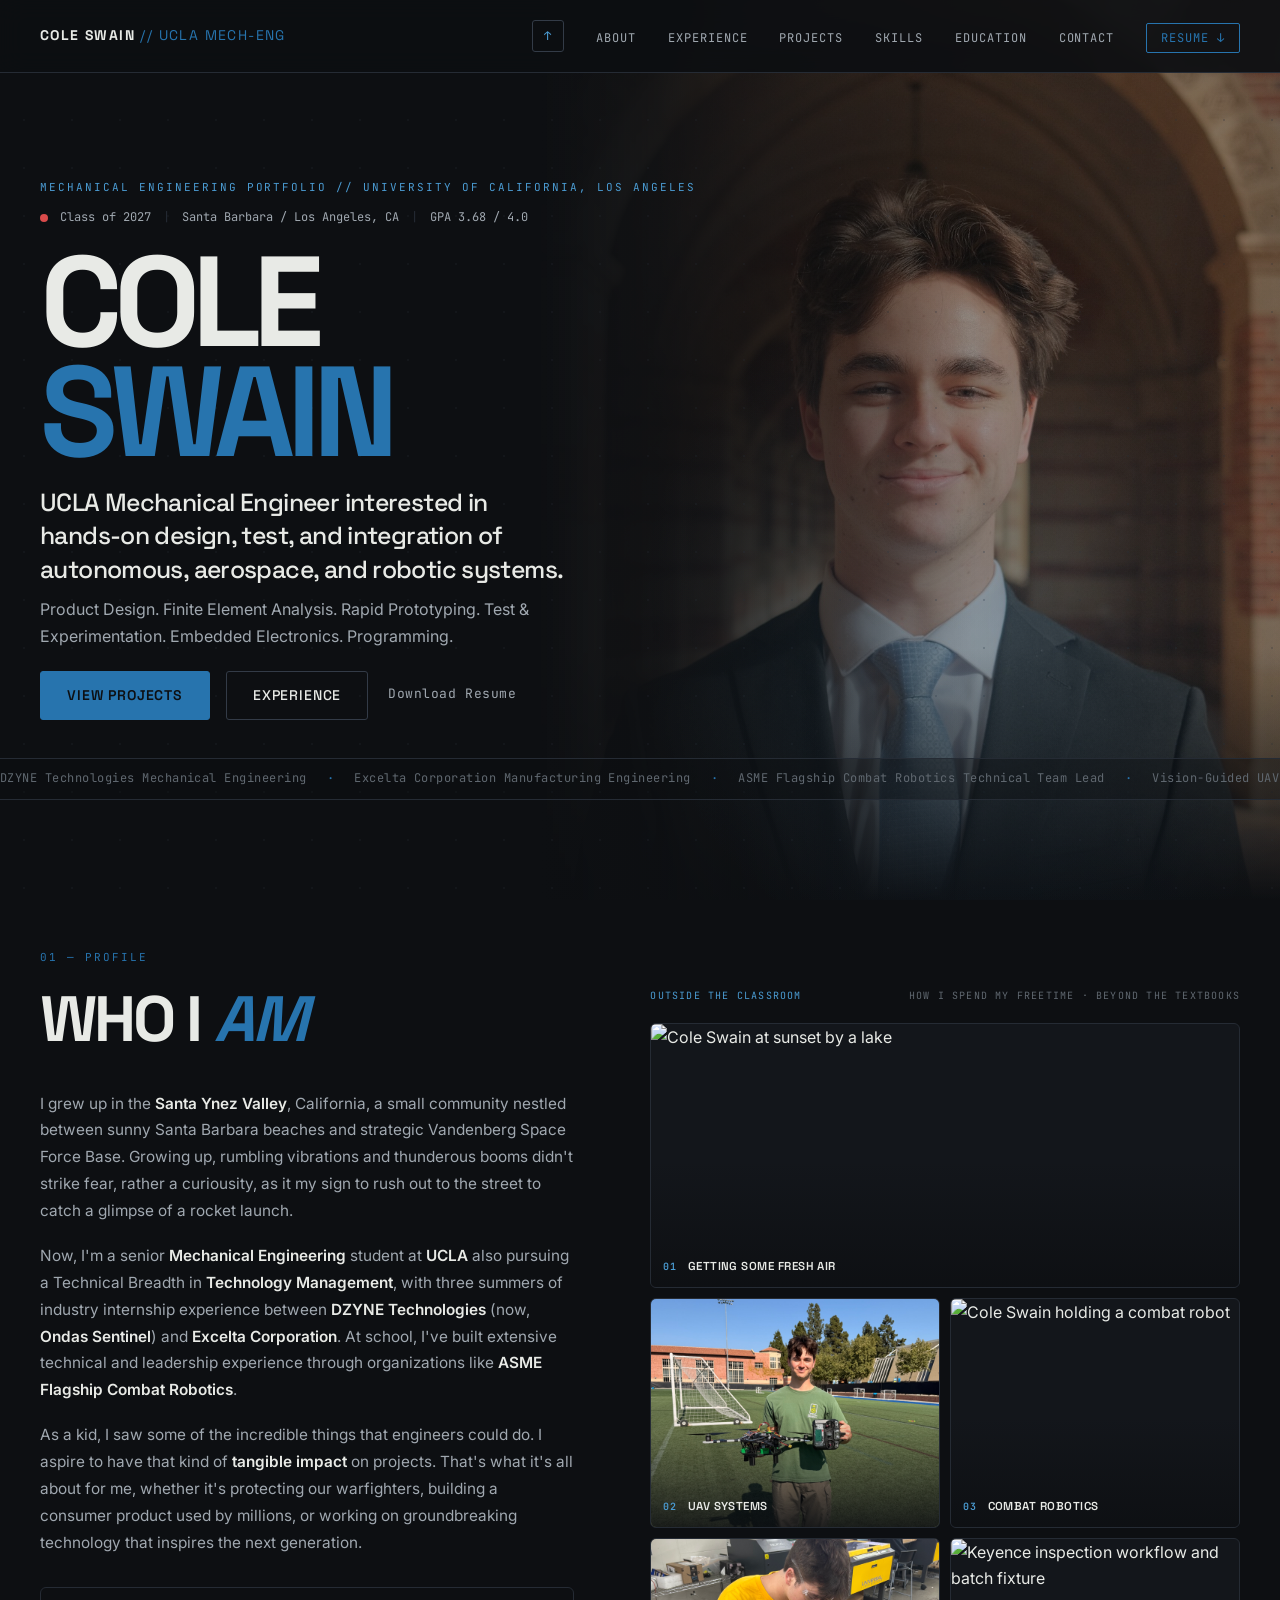
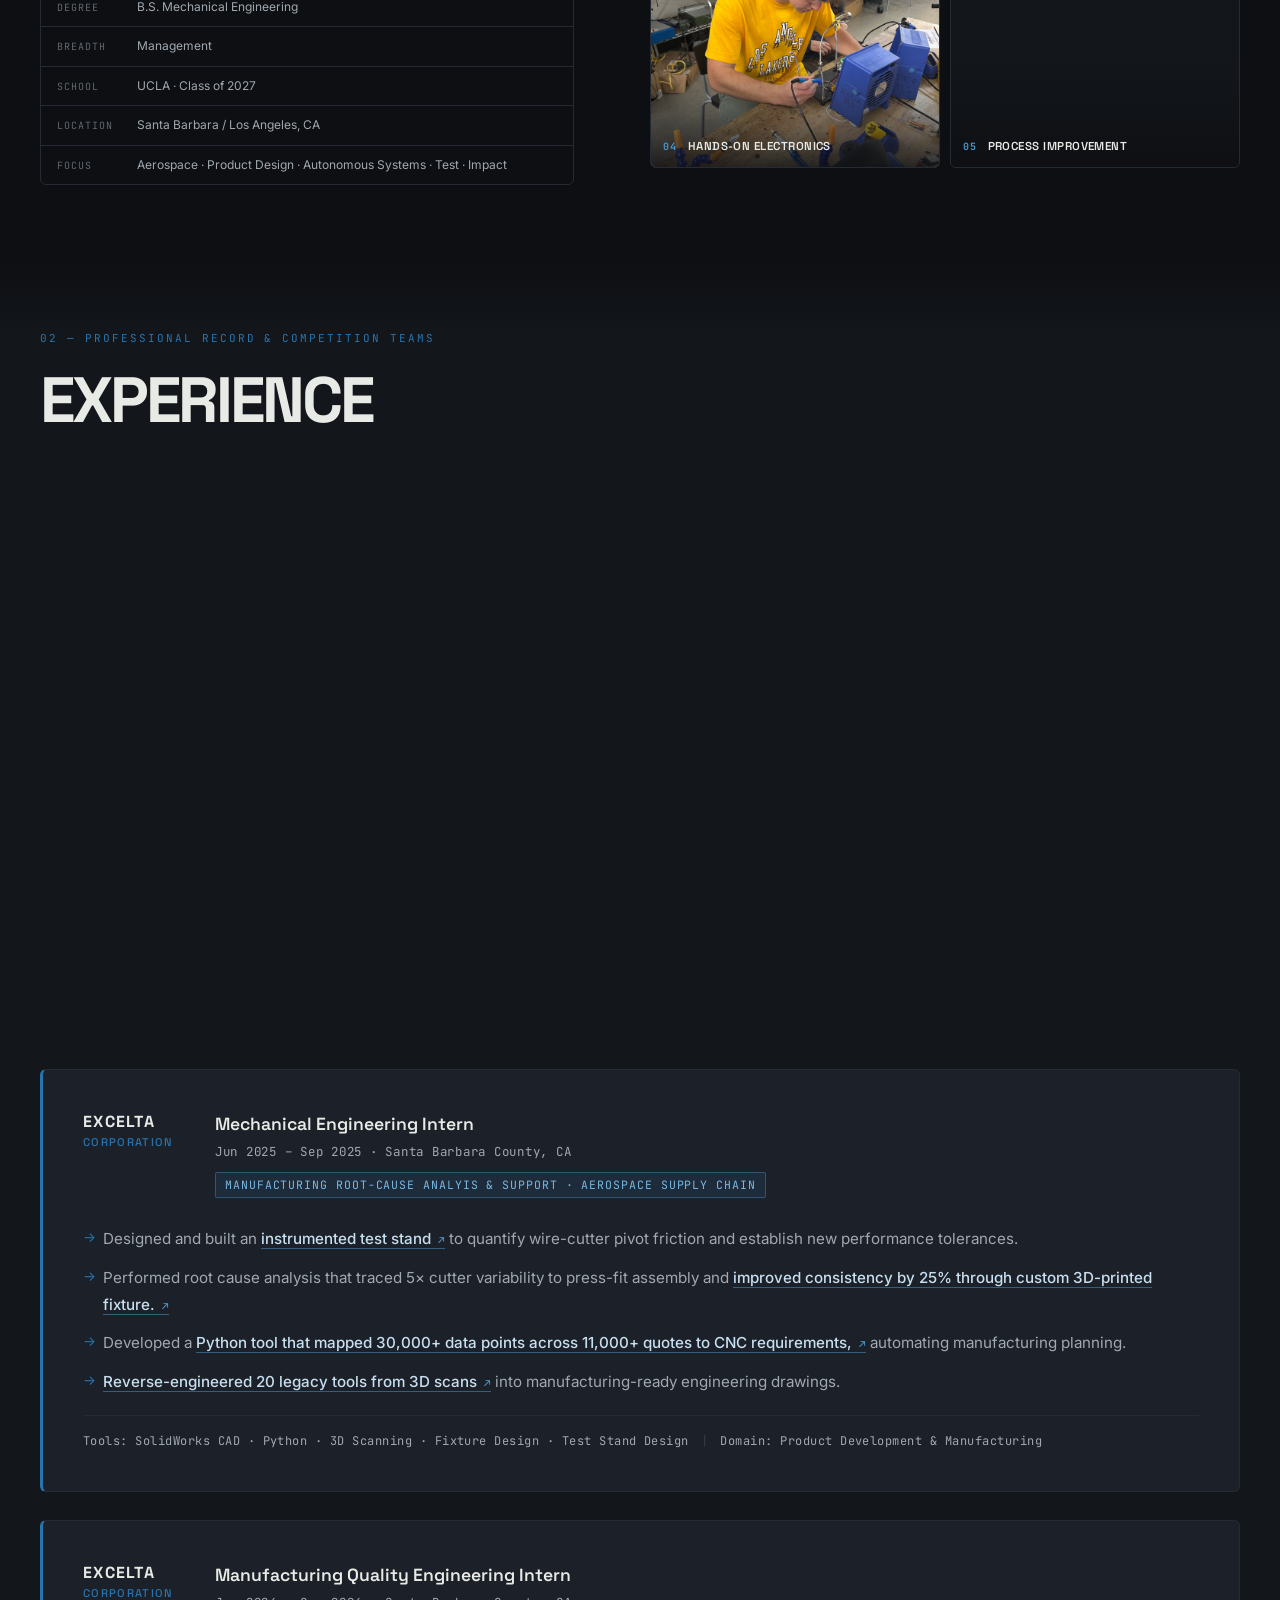
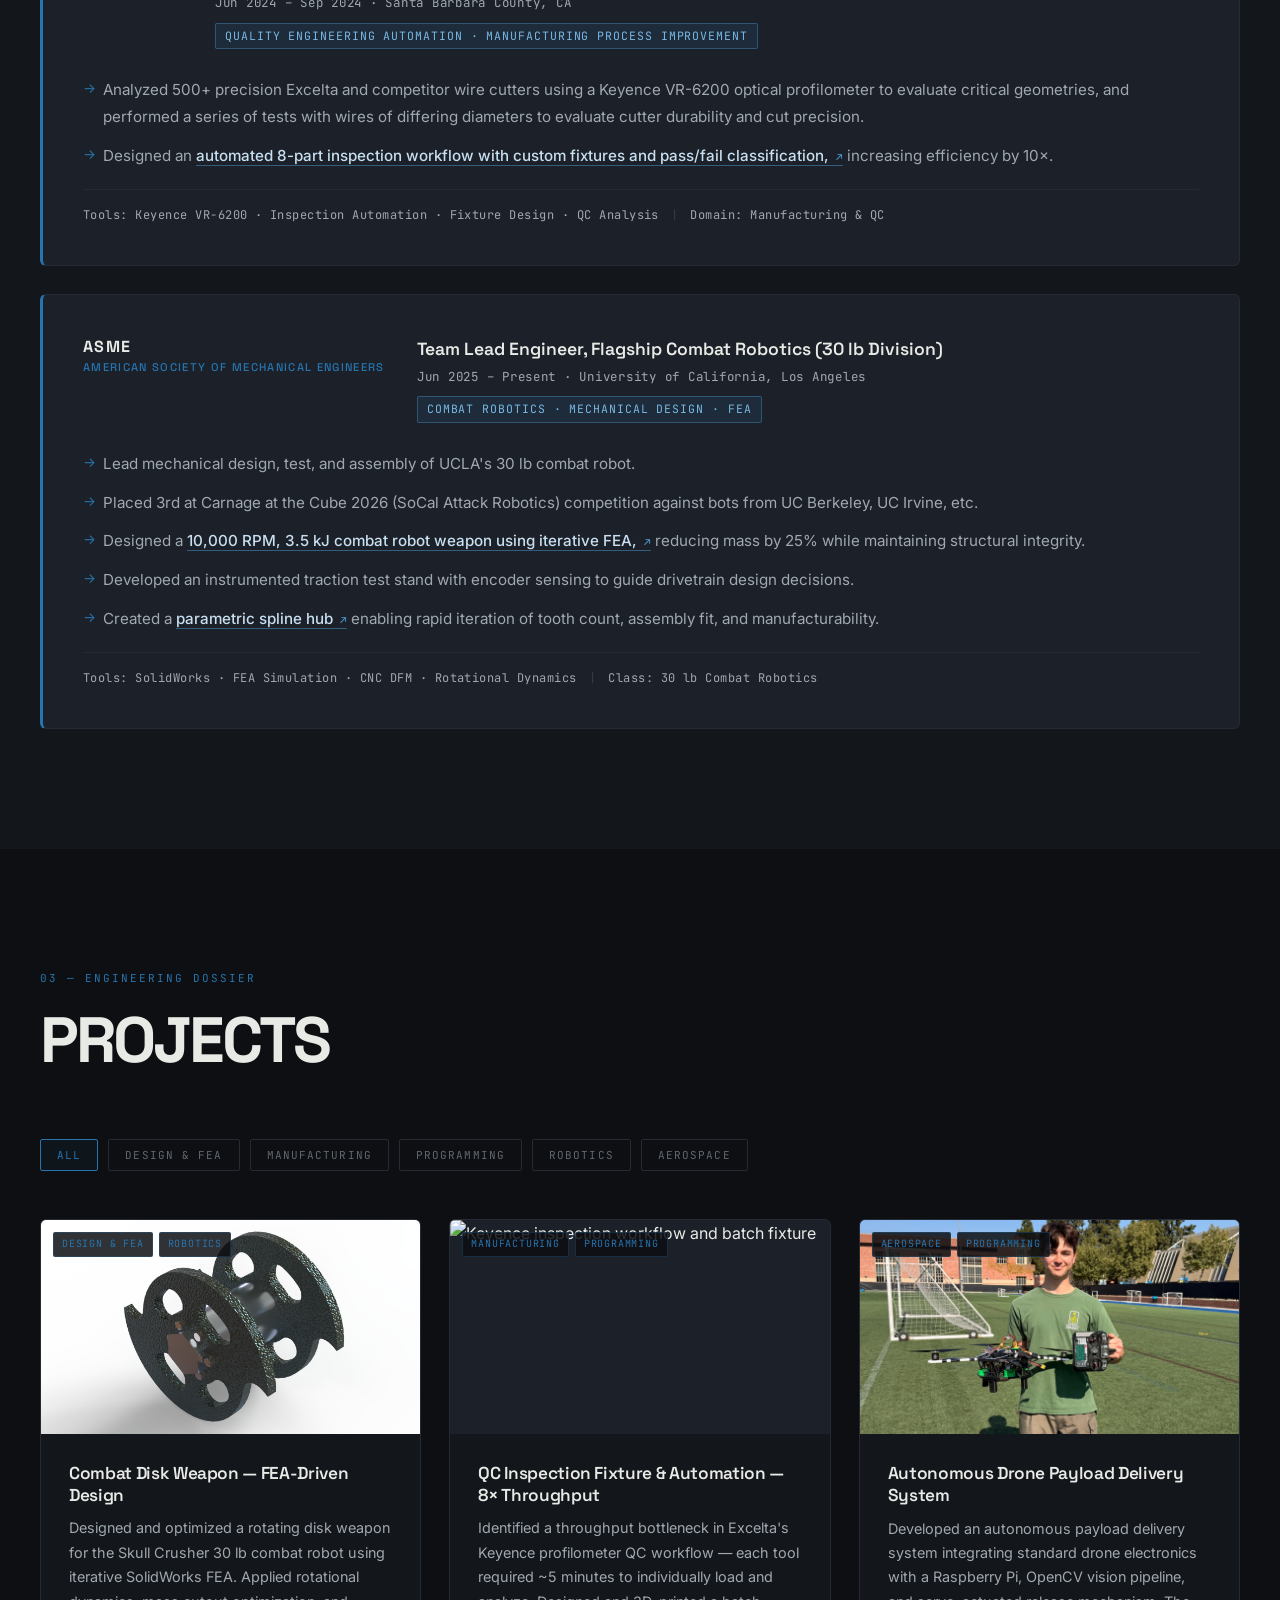
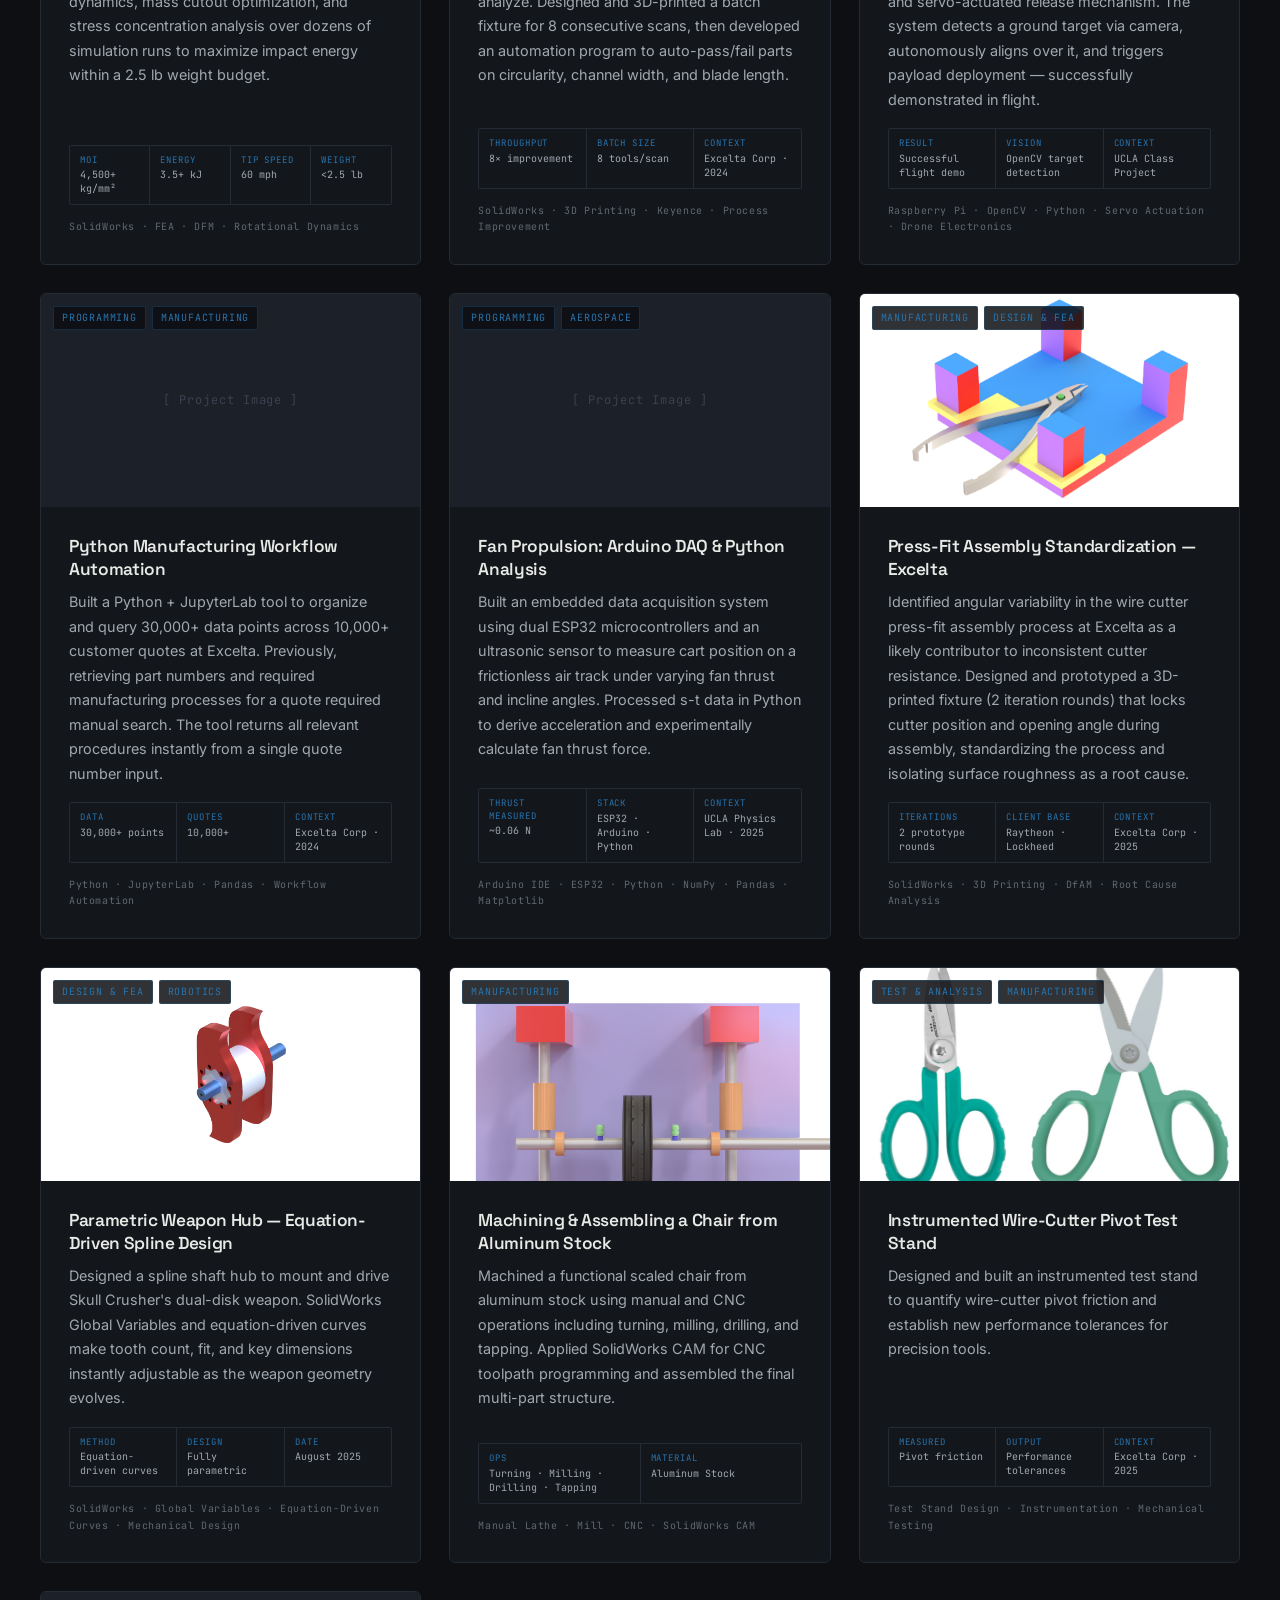
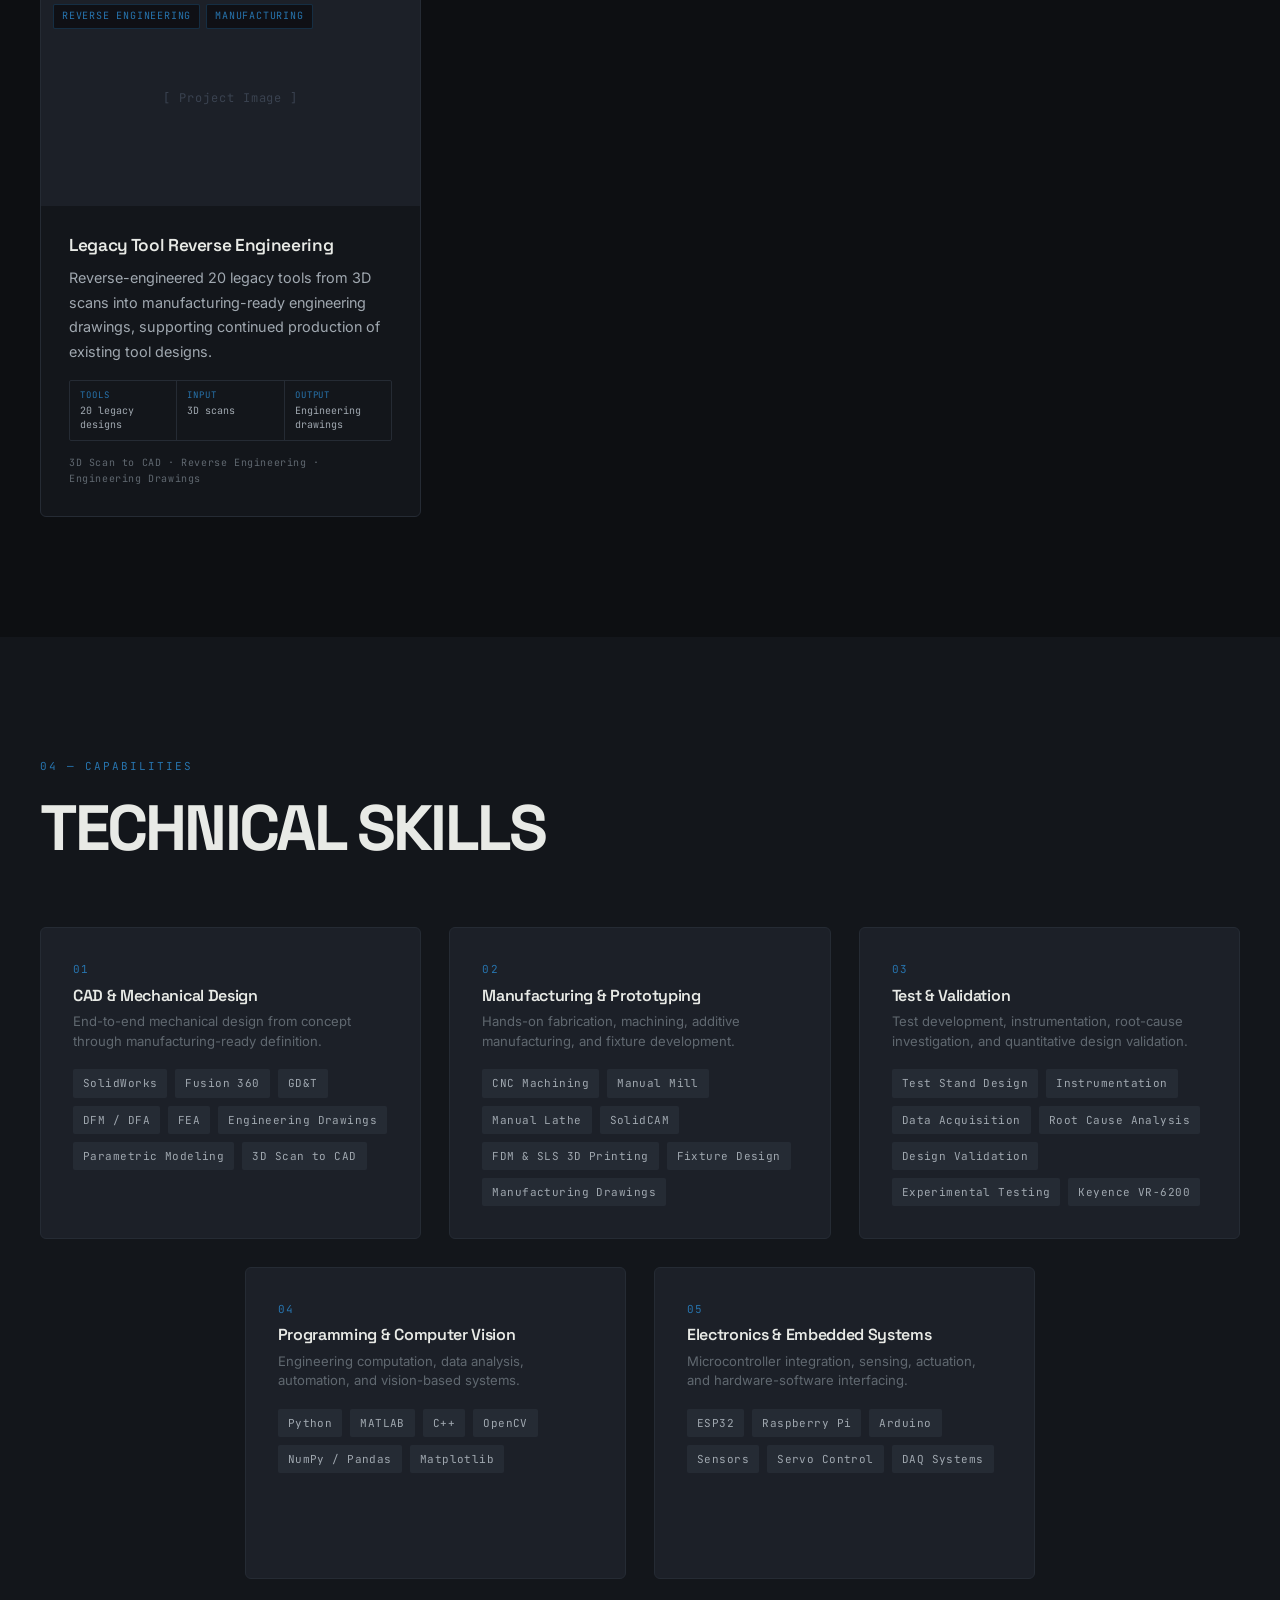
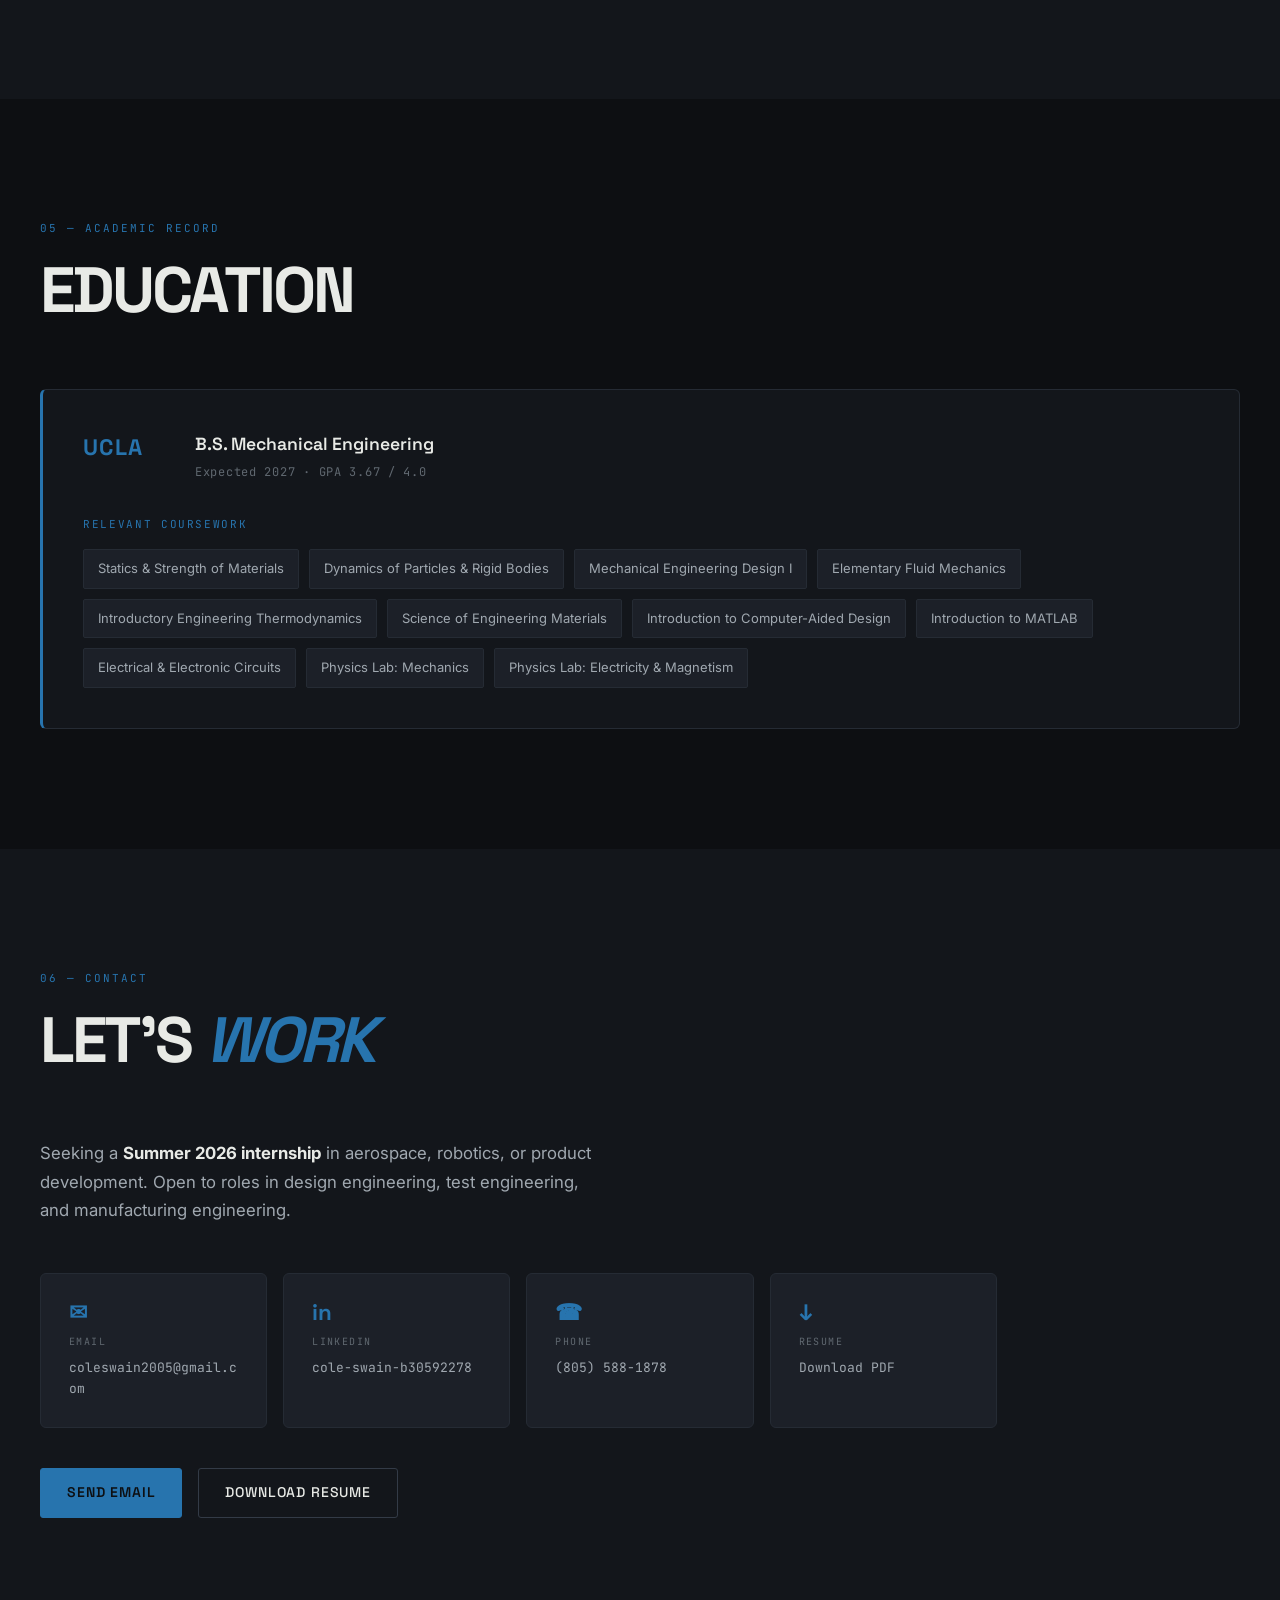
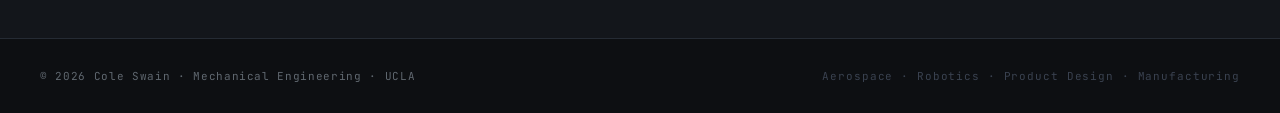
==== commit 30704ea1: "minor" ====
--- a/index.html
+++ b/index.html
@@ -69,7 +69,7 @@
           <p class="hero-role">UCLA Mechanical Engineer interested in<br>hands-on design, test, and integration of<br>autonomous, aerospace, and robotic systems.</p>
 
           <p class="hero-tagline">
-            Product Design. FEA. Rapid Prototyping. Electronics. Programming. 
+            Product Design. Finite Element Analysis. Rapid Prototyping. Test & Experimentation. Embedded Electronics. Programming. 
           </p>
 
           <div class="hero-cta">
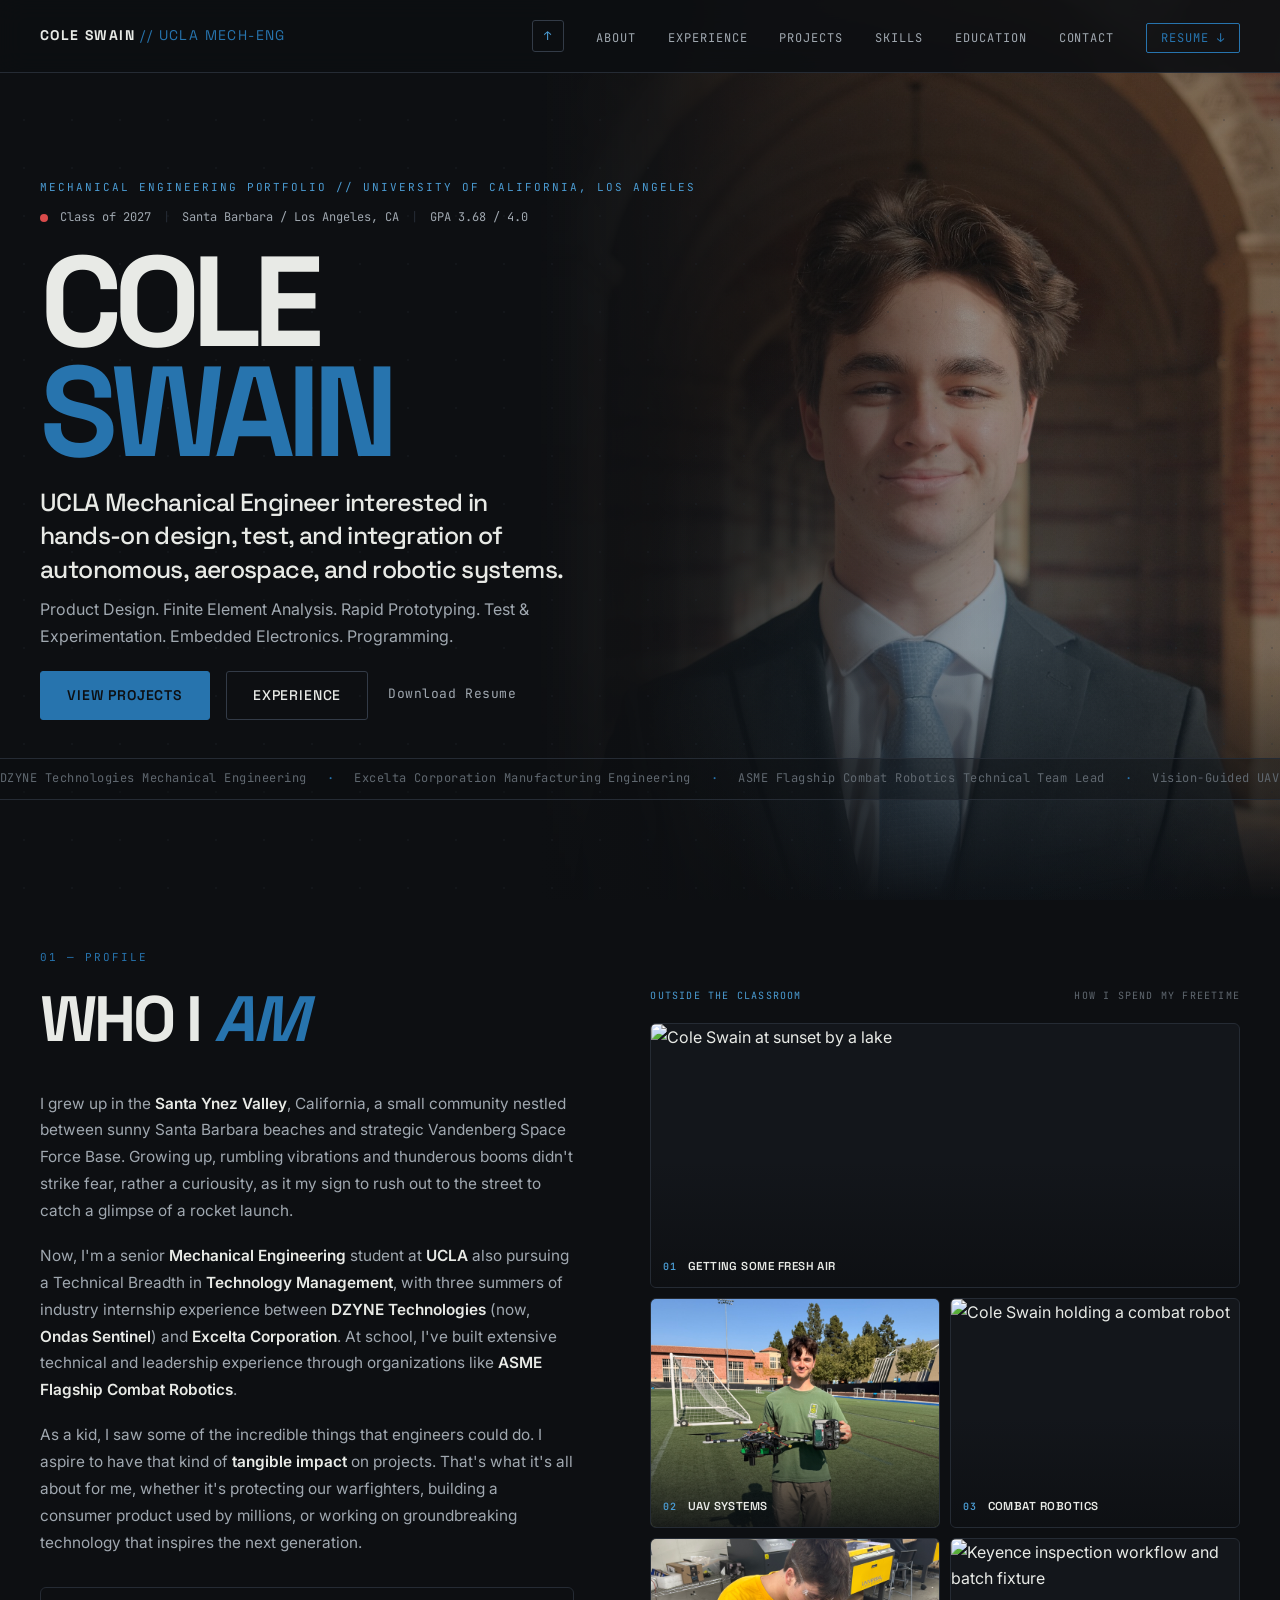
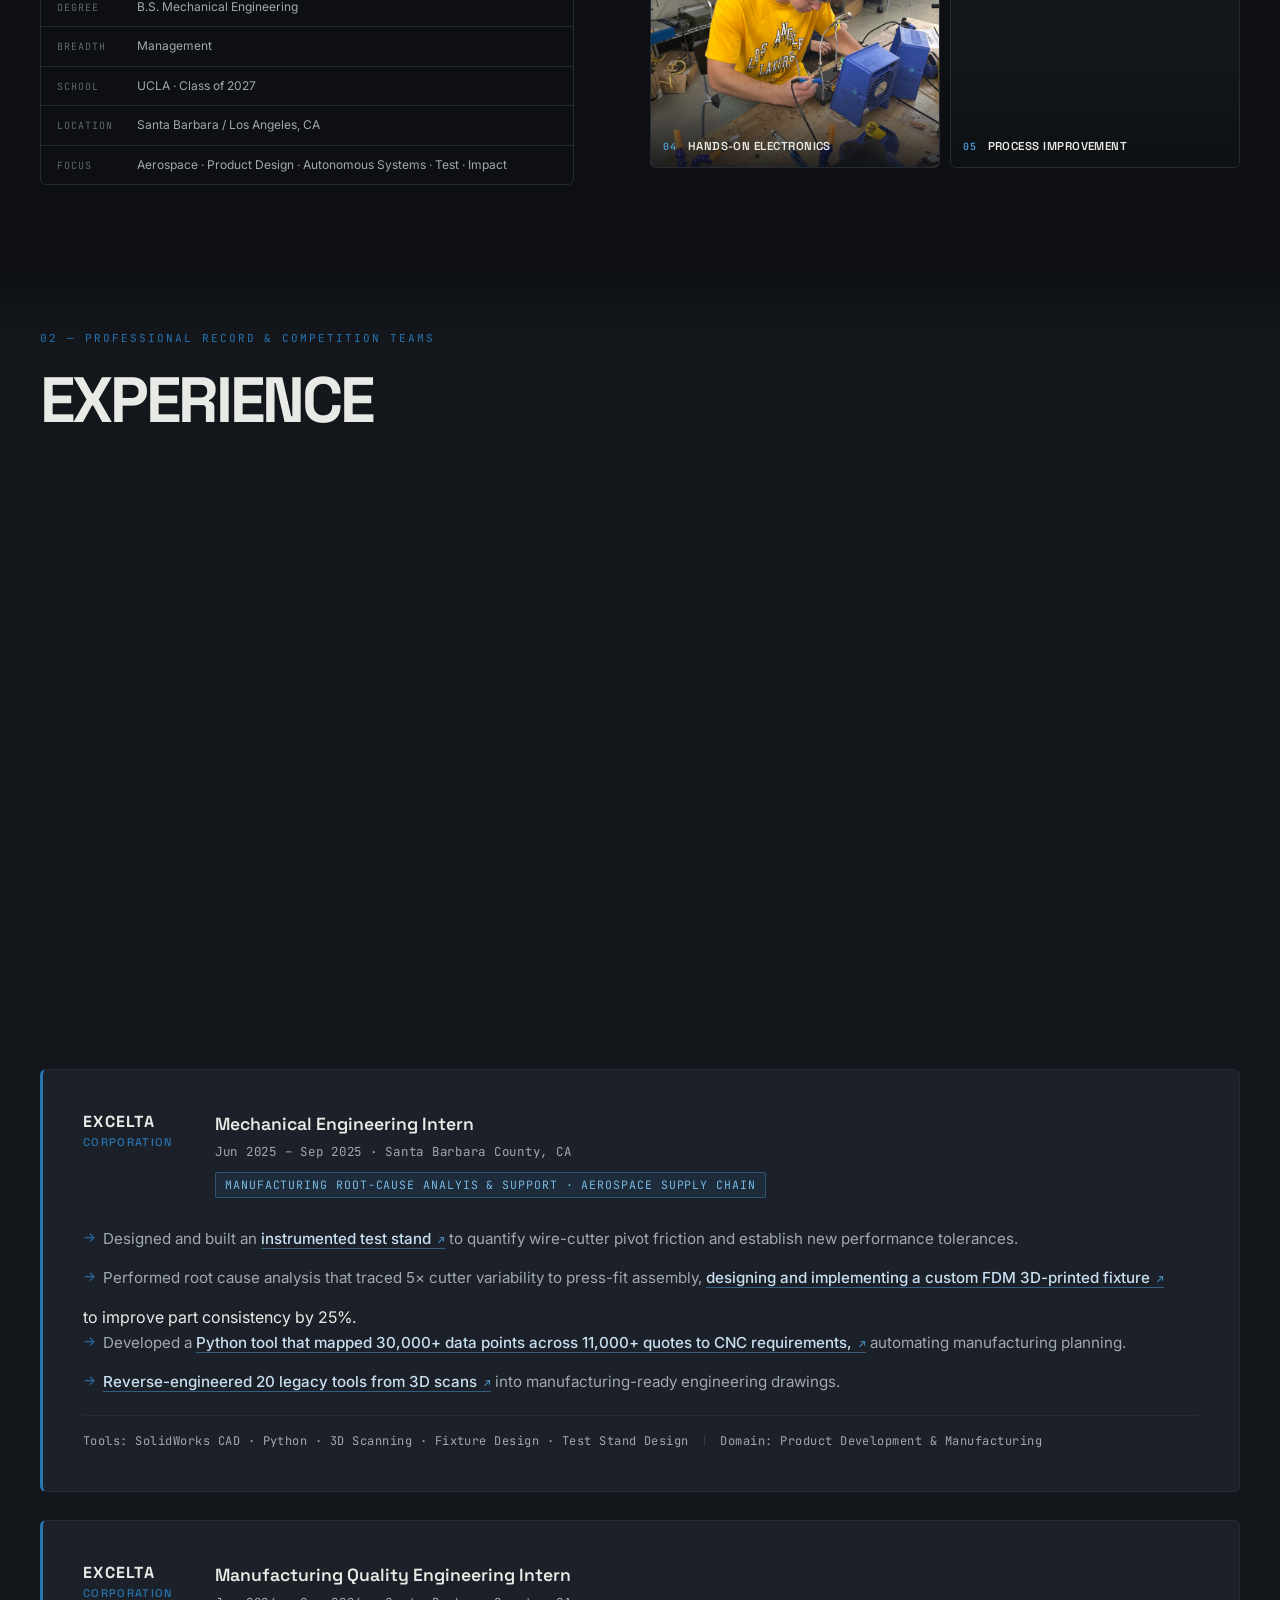
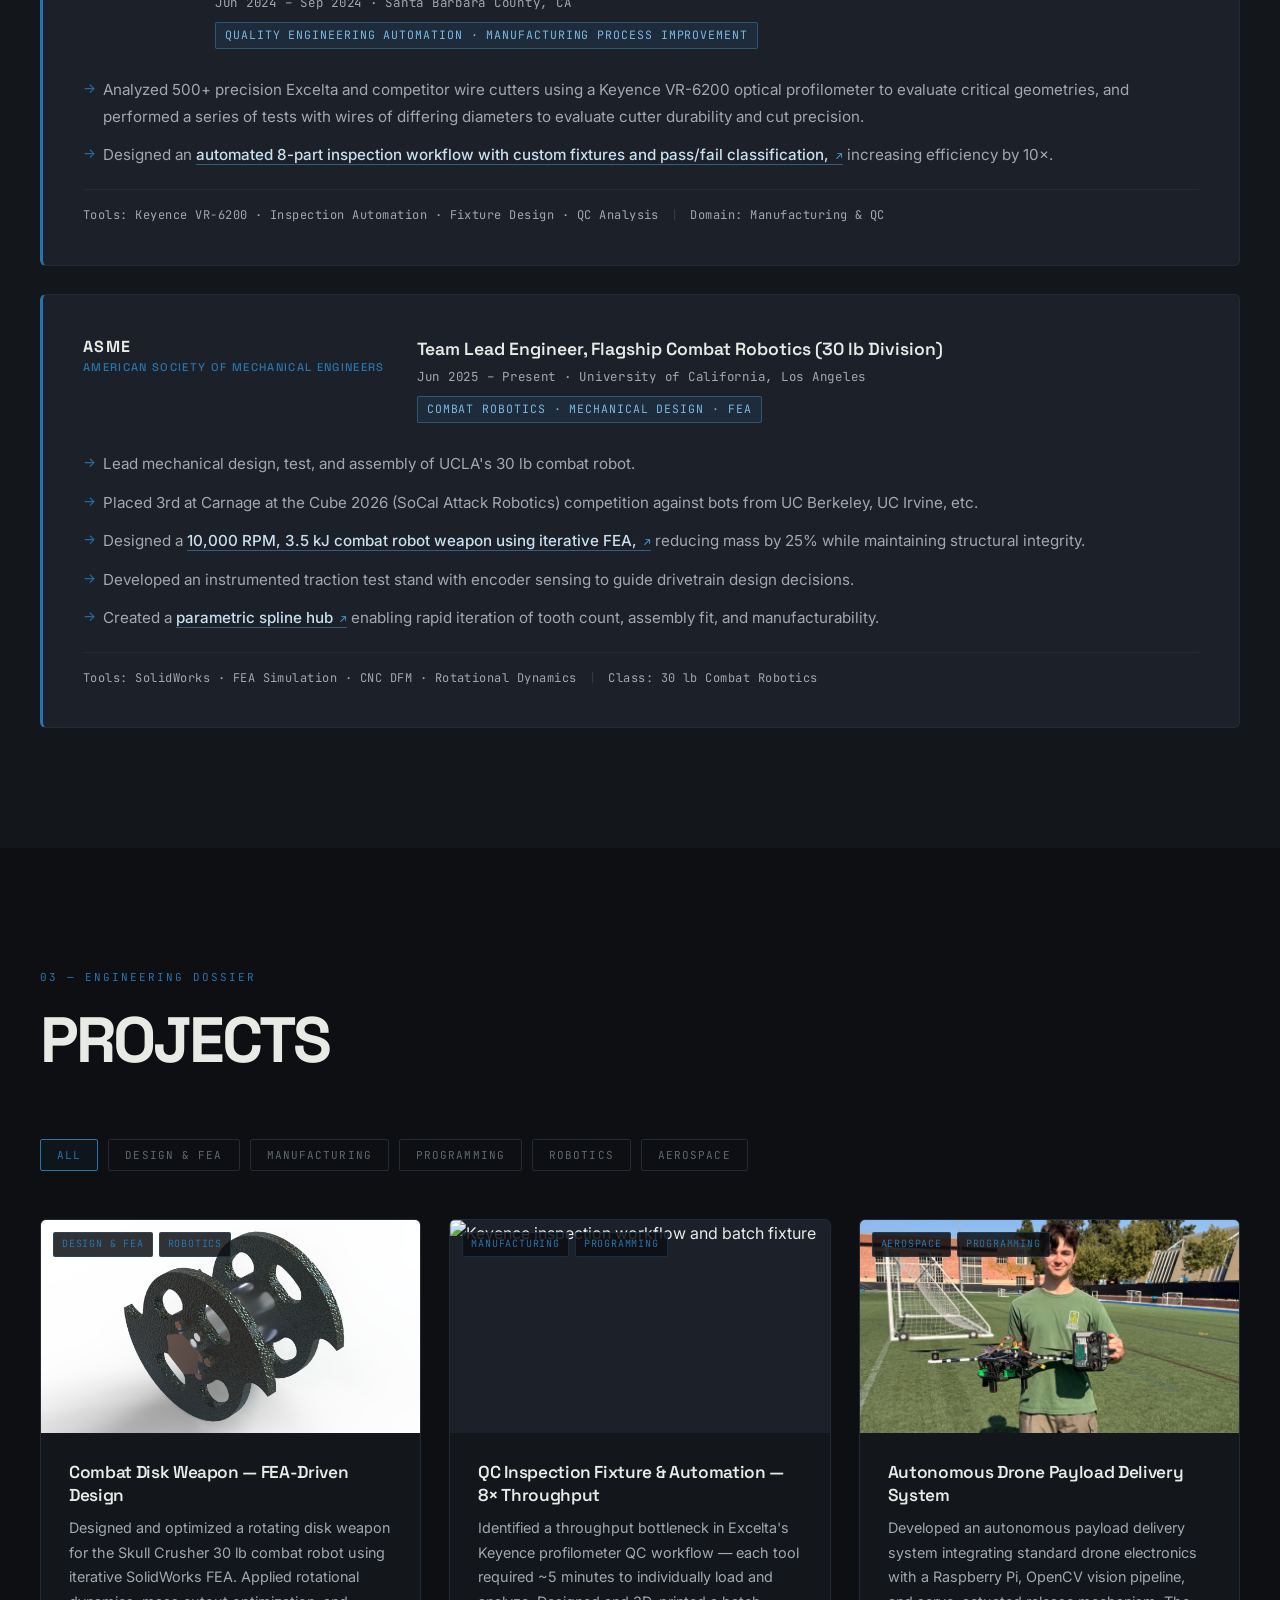
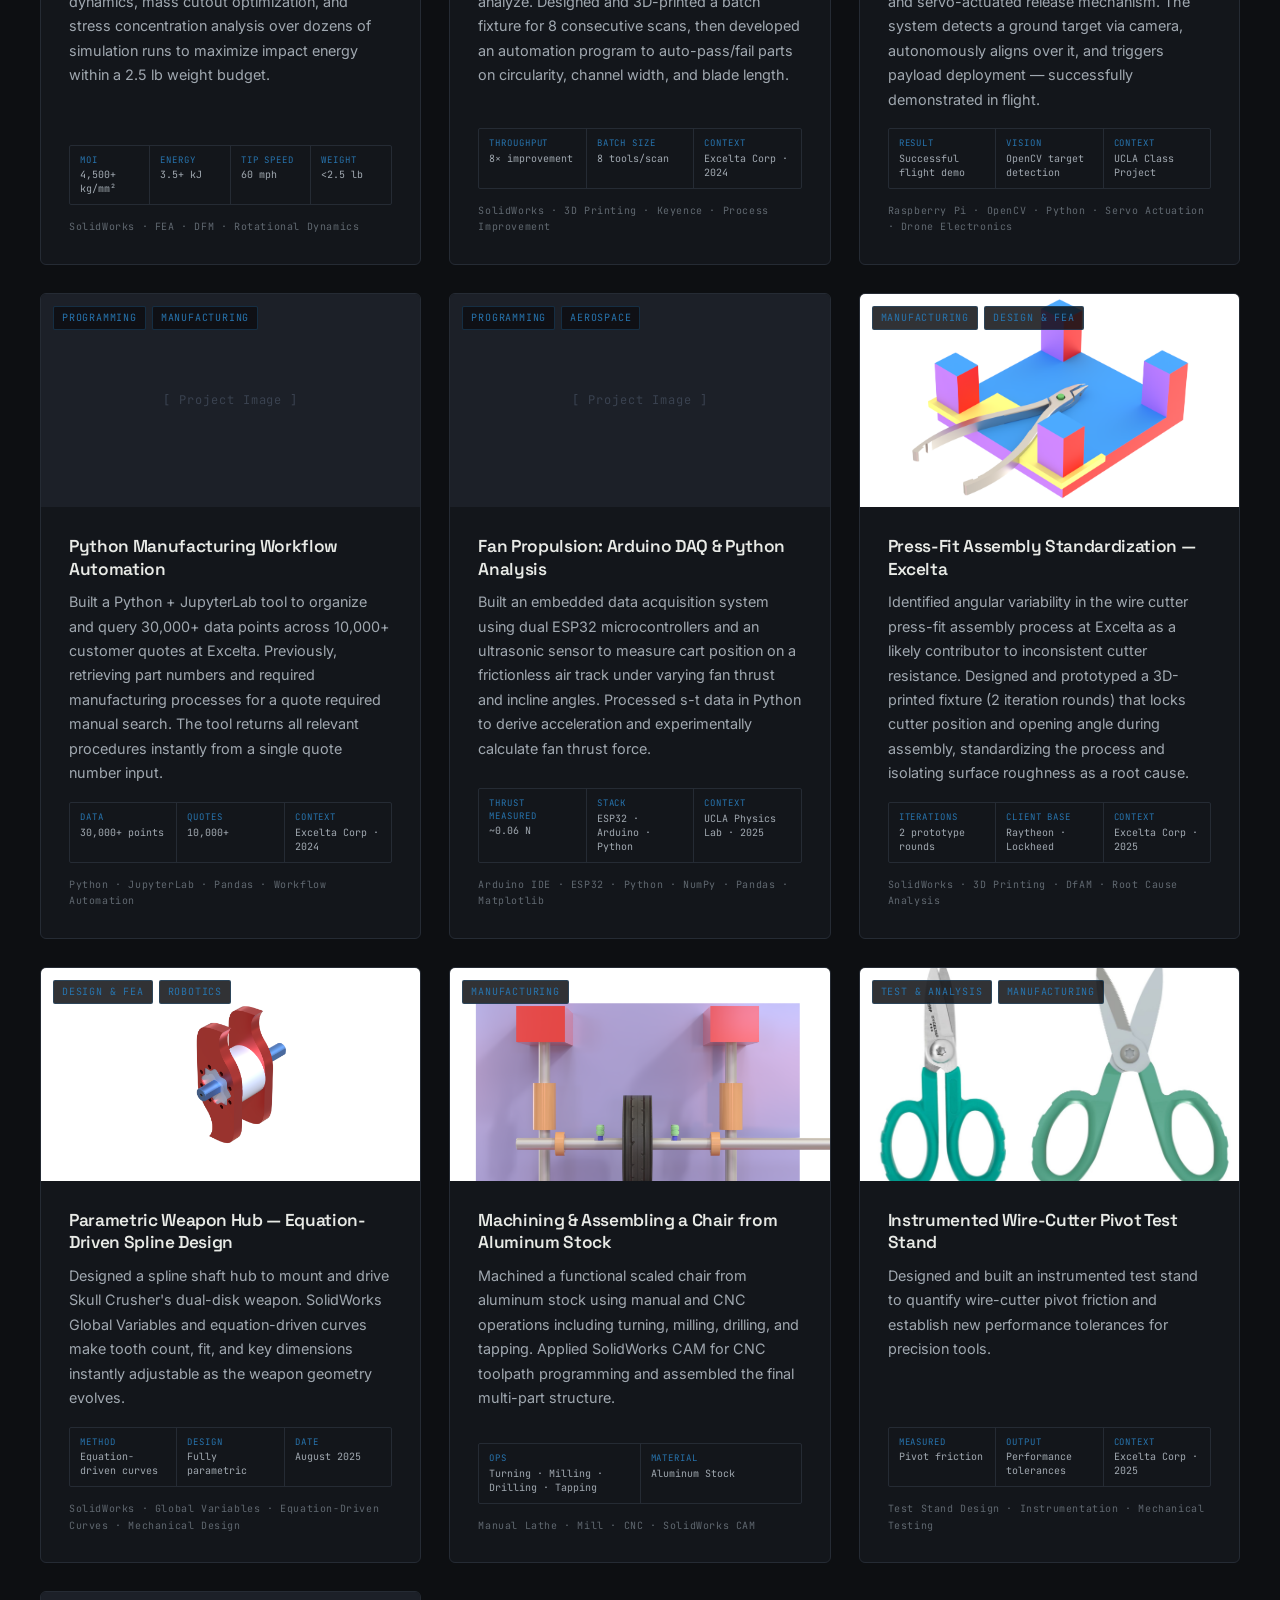
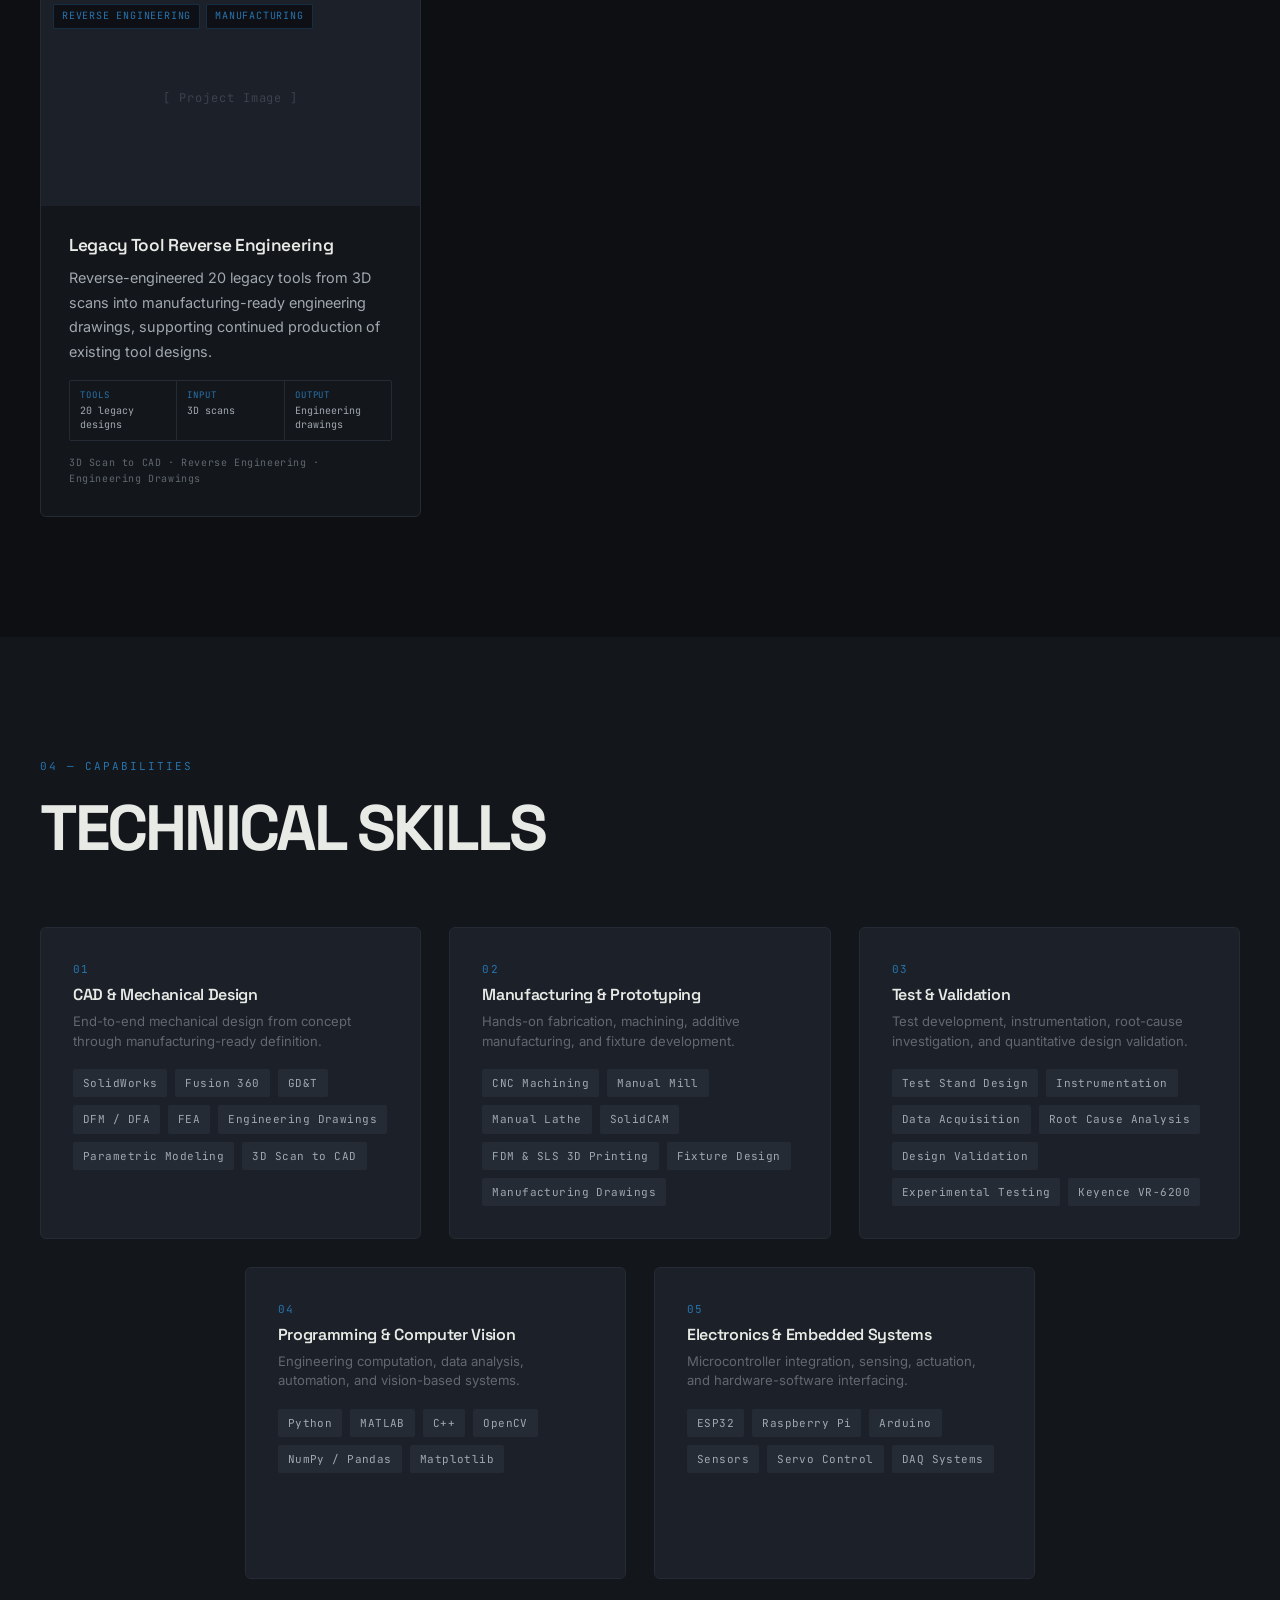
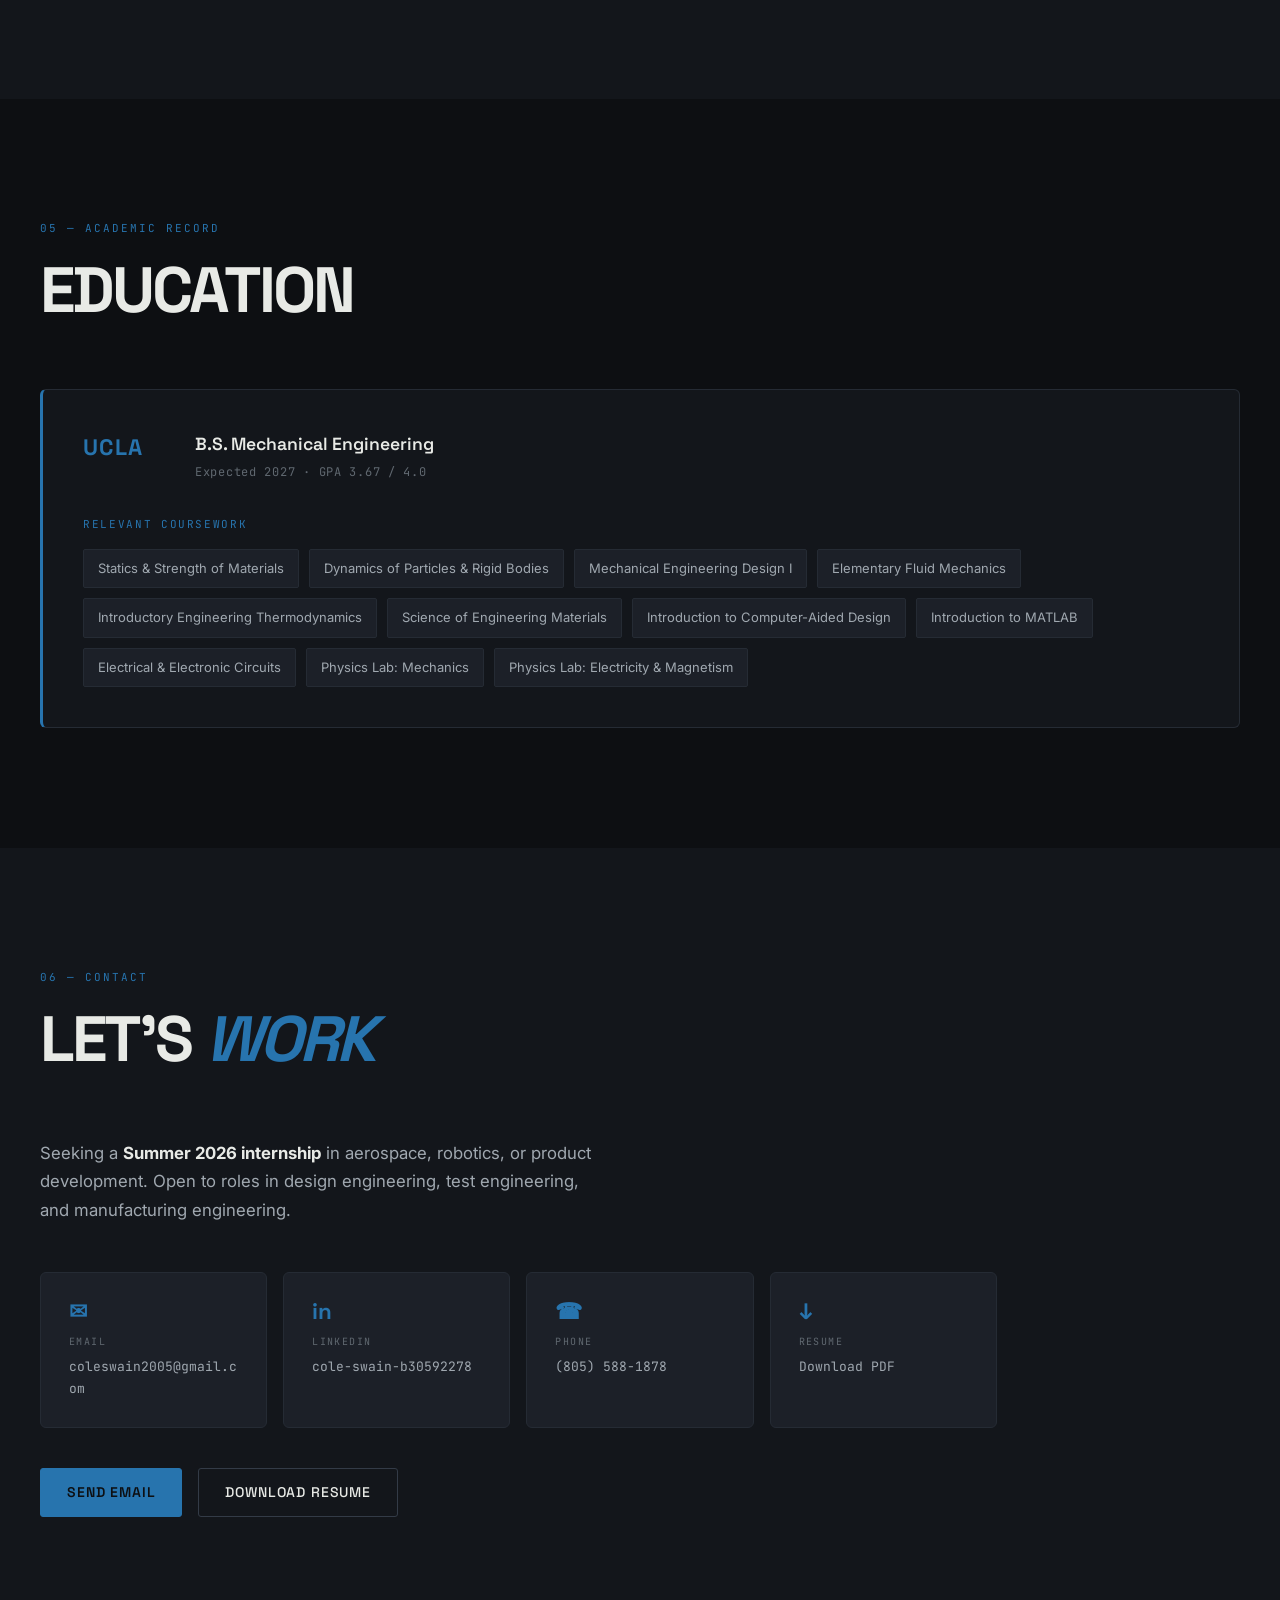
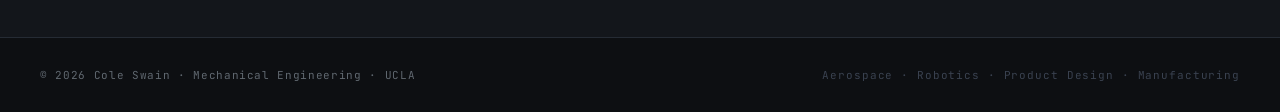
==== commit b59e3aea: "minor" ====
--- a/index.html
+++ b/index.html
@@ -144,7 +144,7 @@
         <div class="about-practice">
           <div class="about-practice-header">
             <span>Outside the Classroom</span>
-            <span>How I spend my freetime · Beyond the Textbooks</span>
+            <span>How I spend my freetime</span>
           </div>
           <div class="about-gallery">
             <figure class="about-gallery-card about-gallery-card-sunset">
@@ -220,7 +220,7 @@
           </div>
           <ul class="exp-bullets">
             <li>Designed and built an <a href="#project-pivot-test-stand" class="project-link">instrumented test stand</a> to quantify wire-cutter pivot friction and establish new performance tolerances.</li>
-            <li>Performed root cause analysis that traced 5× cutter variability to press-fit assembly and <a href="#project-press-fit" class="project-link">improved consistency by 25% through custom 3D-printed fixture.</a></li>
+            <li>Performed root cause analysis that traced 5× cutter variability to press-fit assembly, <a href="#project-press-fit" class="project-link">designing and implementing a custom FDM 3D-printed fixture</a></li> to improve part consistency by 25%.
             <li>Developed a <a href="#project-python-workflow" class="project-link">Python tool that mapped 30,000+ data points across 11,000+ quotes to CNC requirements,</a> automating manufacturing planning.</li>
             <li><a href="#project-legacy-reverse-engineering" class="project-link">Reverse-engineered 20 legacy tools from 3D scans</a> into manufacturing-ready engineering drawings.</li>
           </ul>
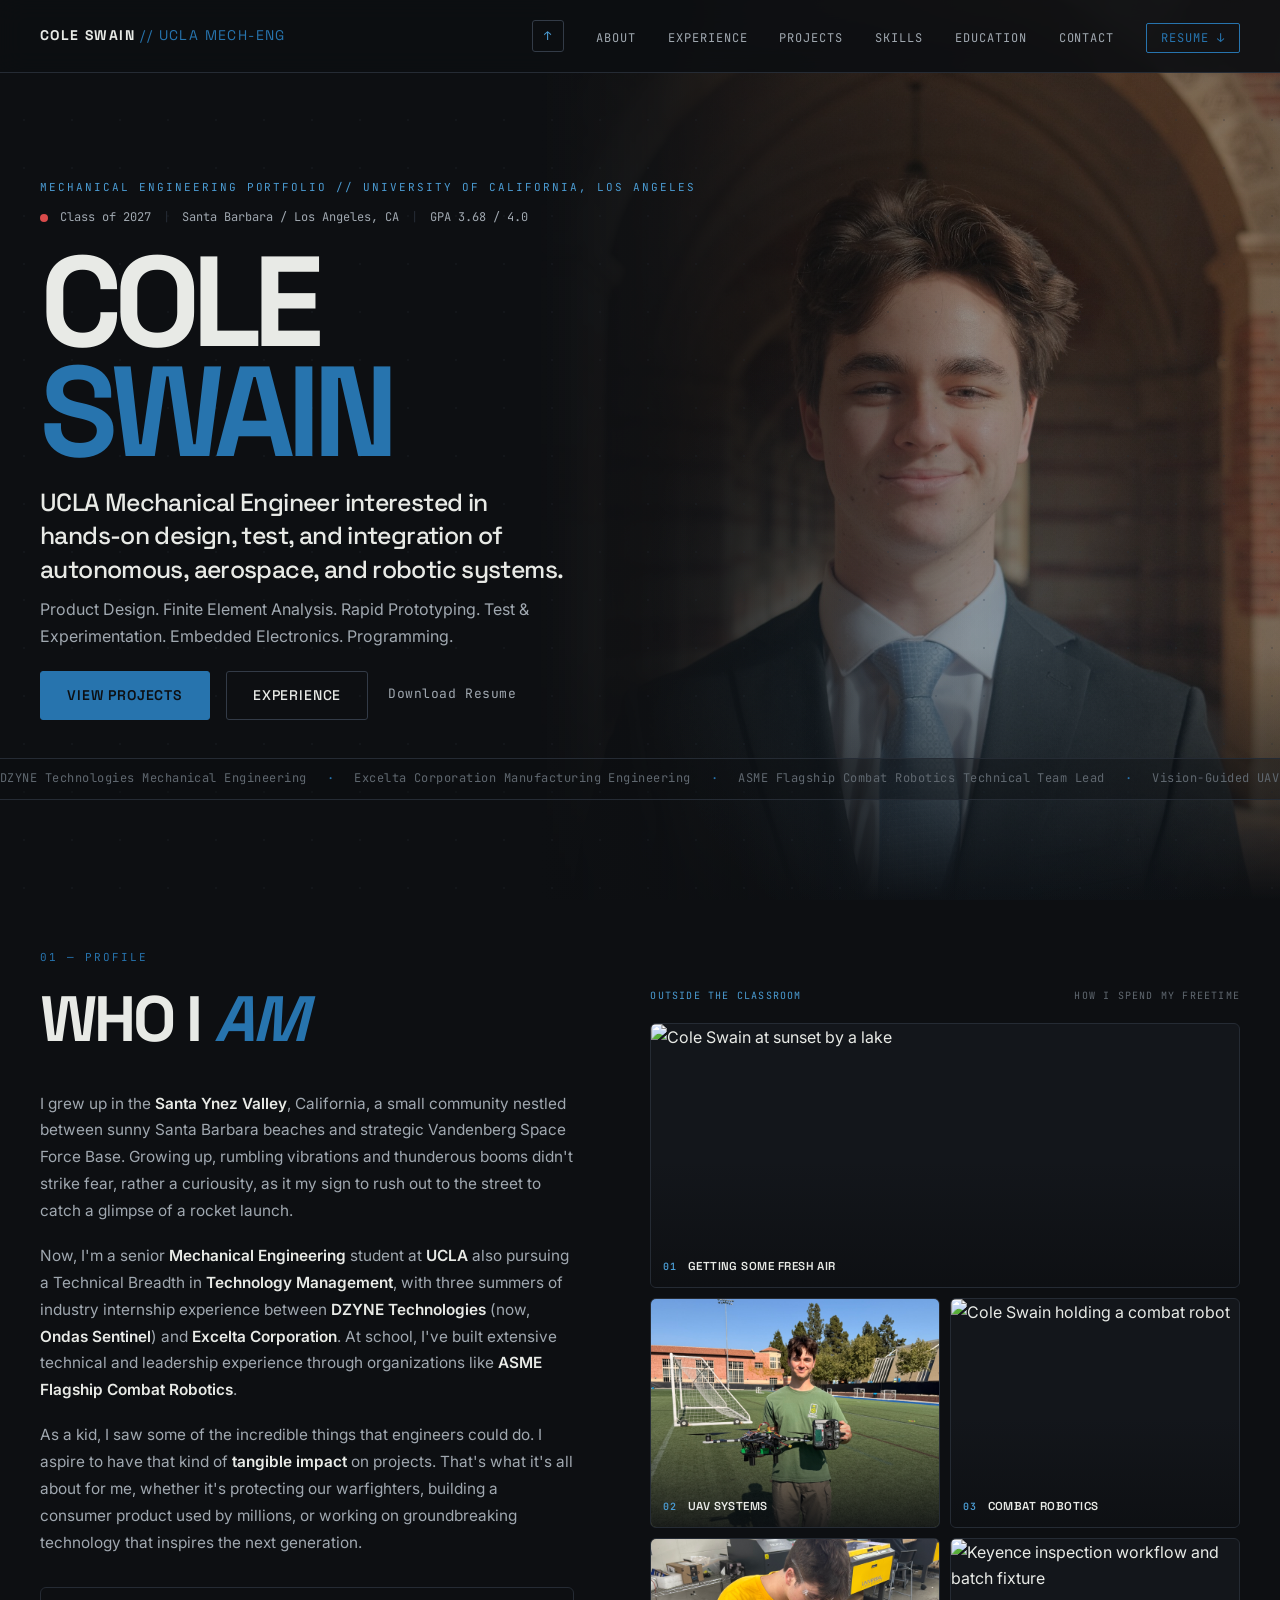
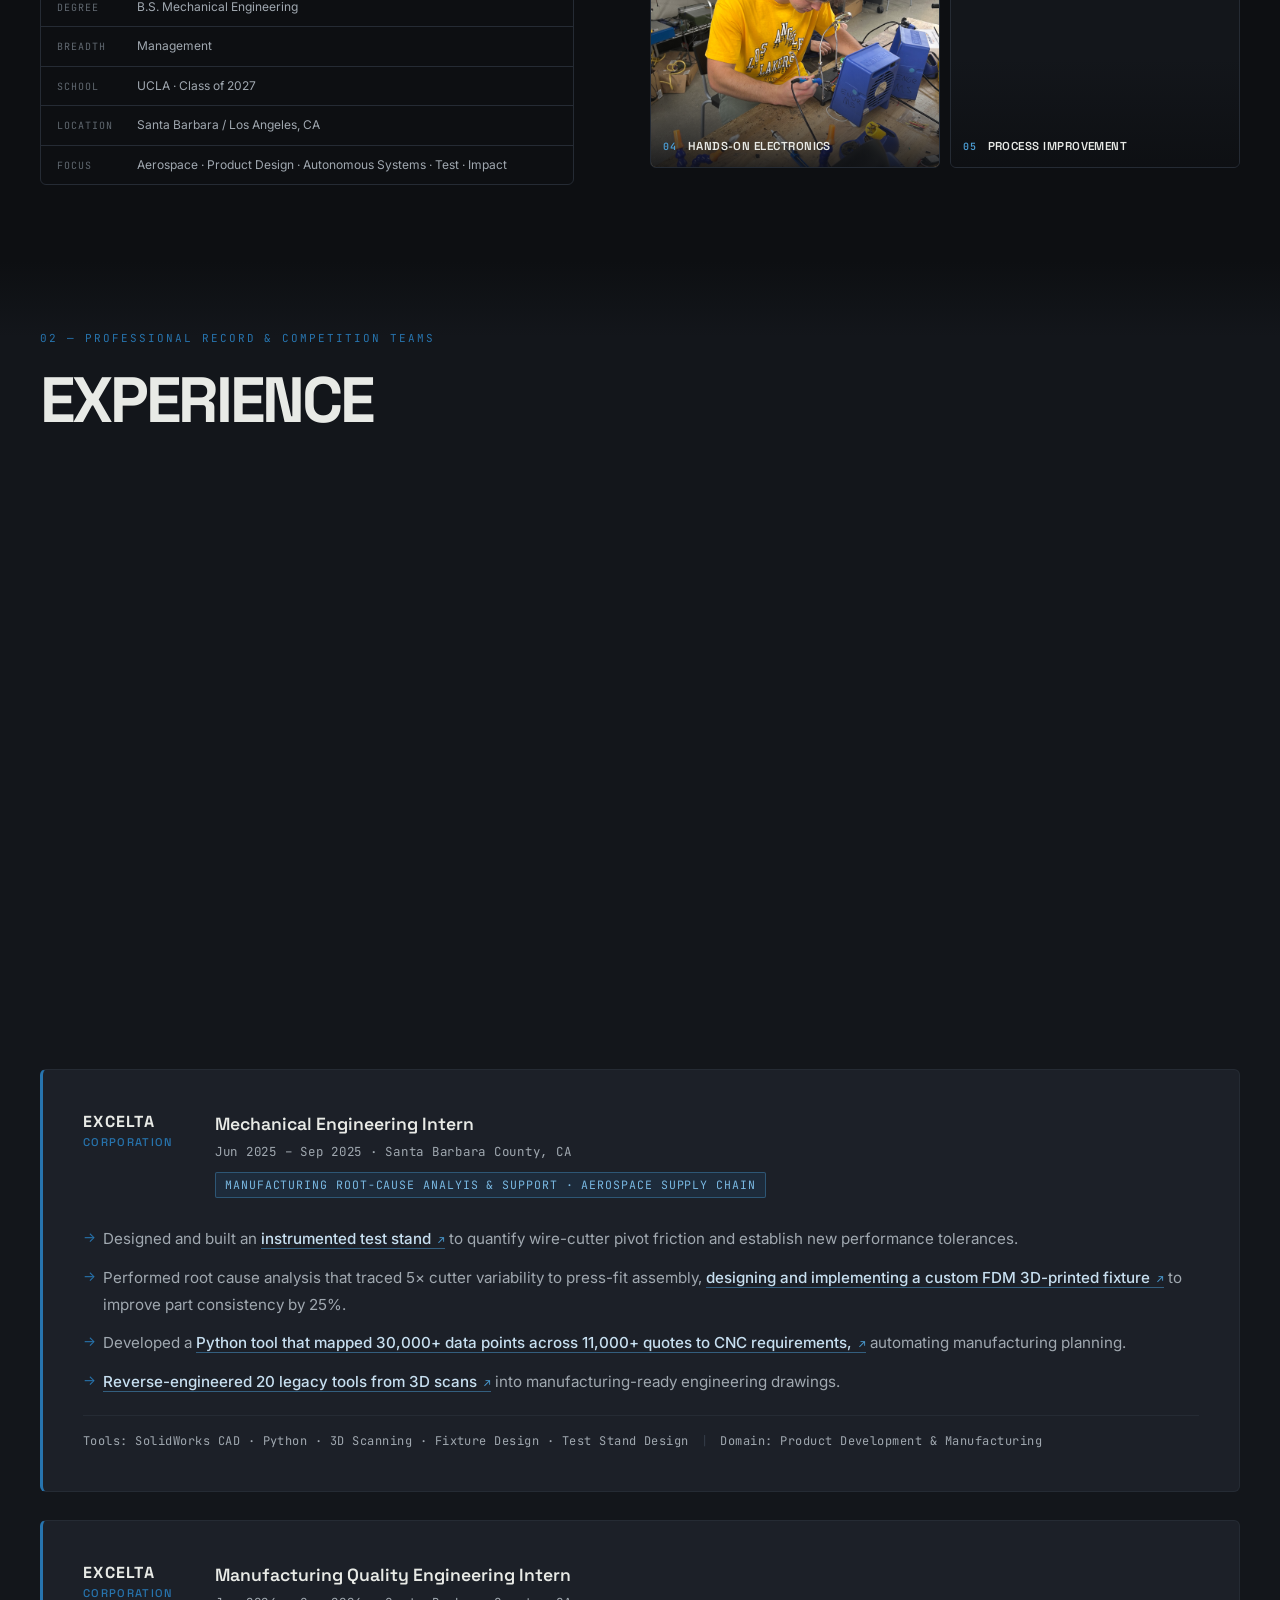
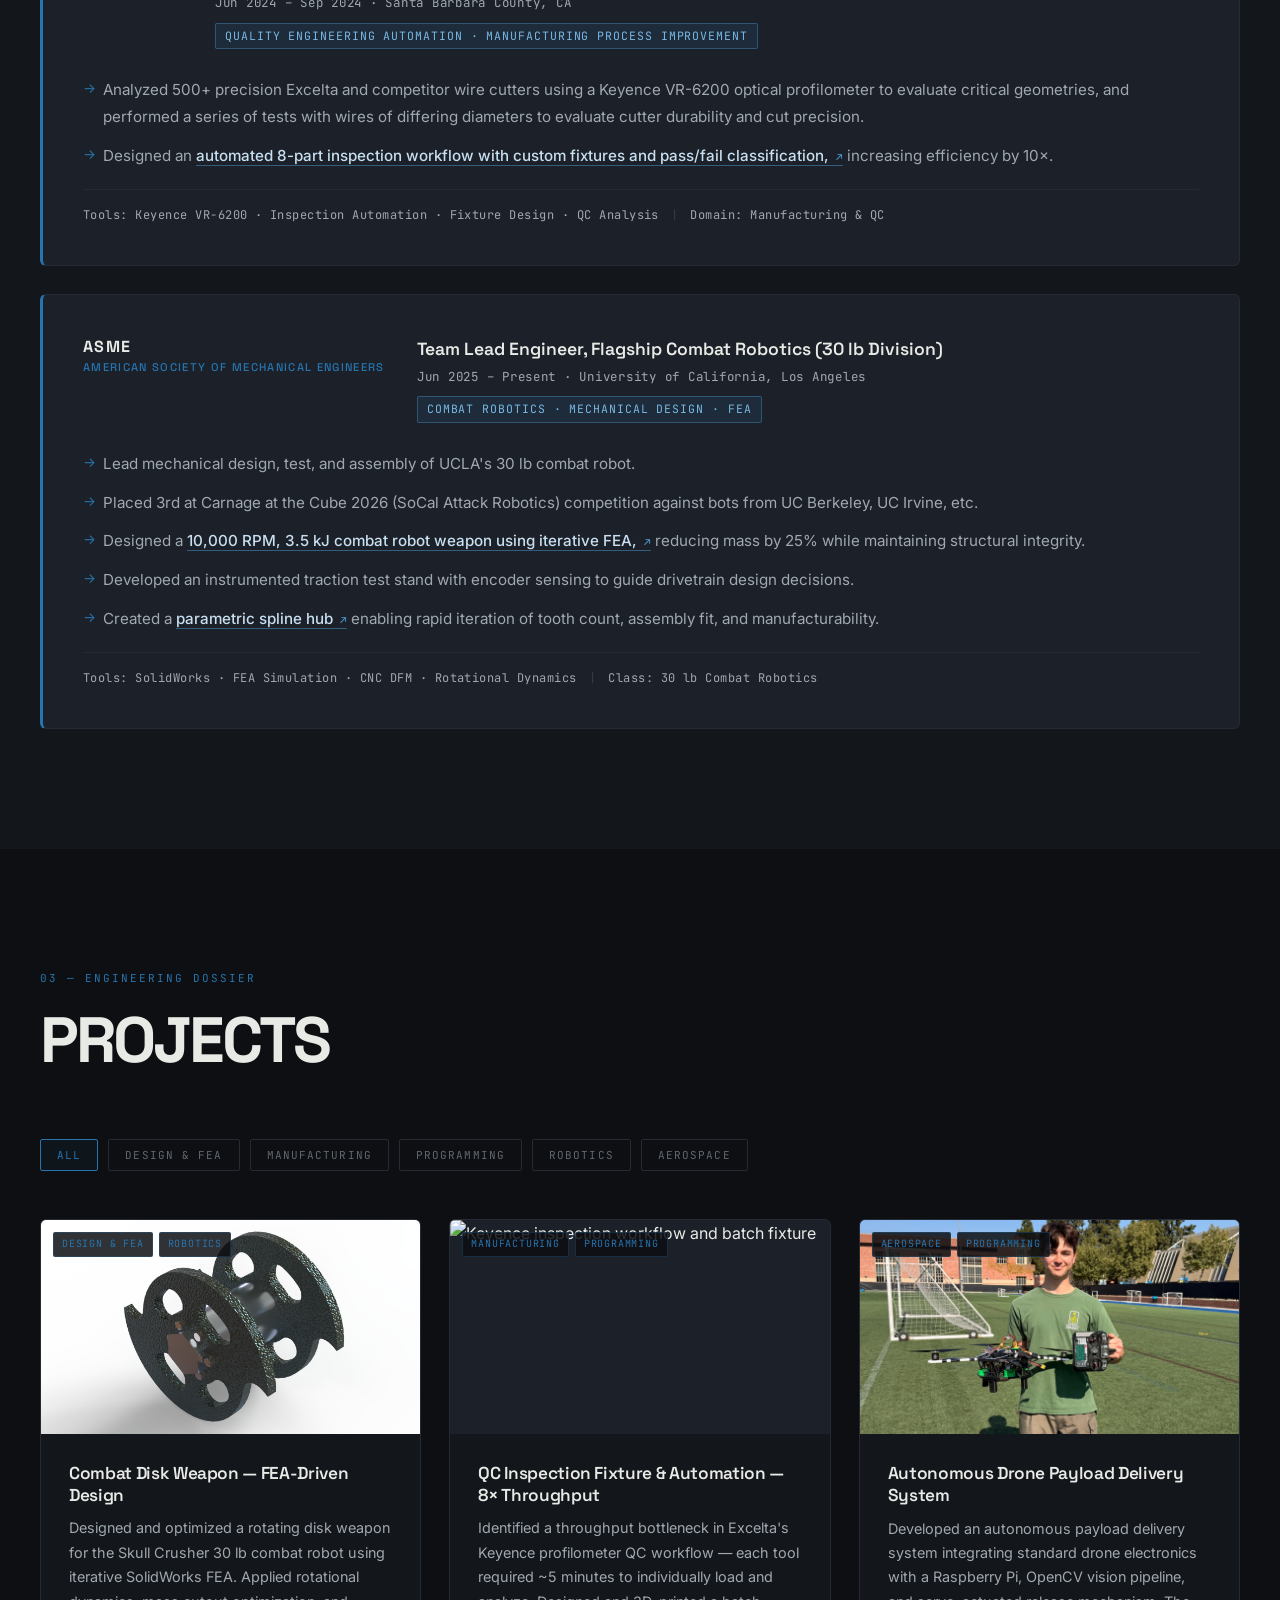
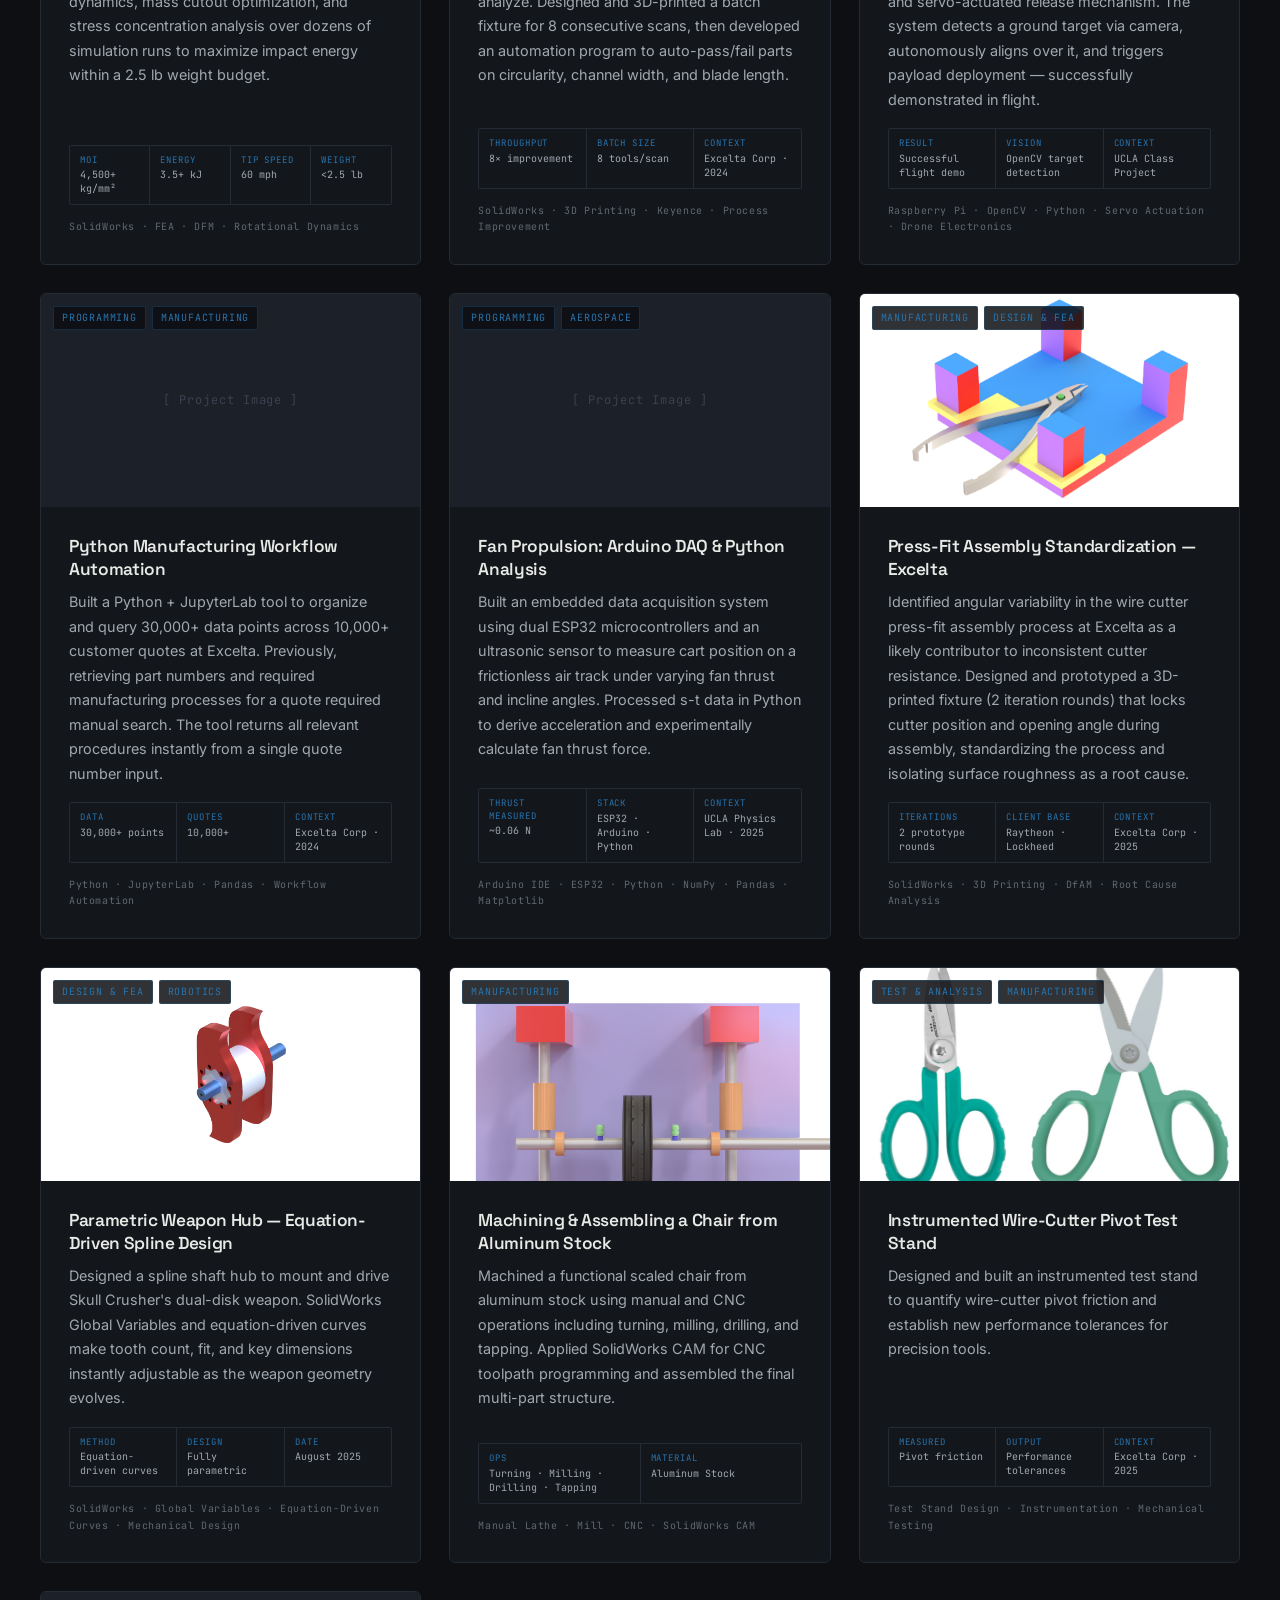
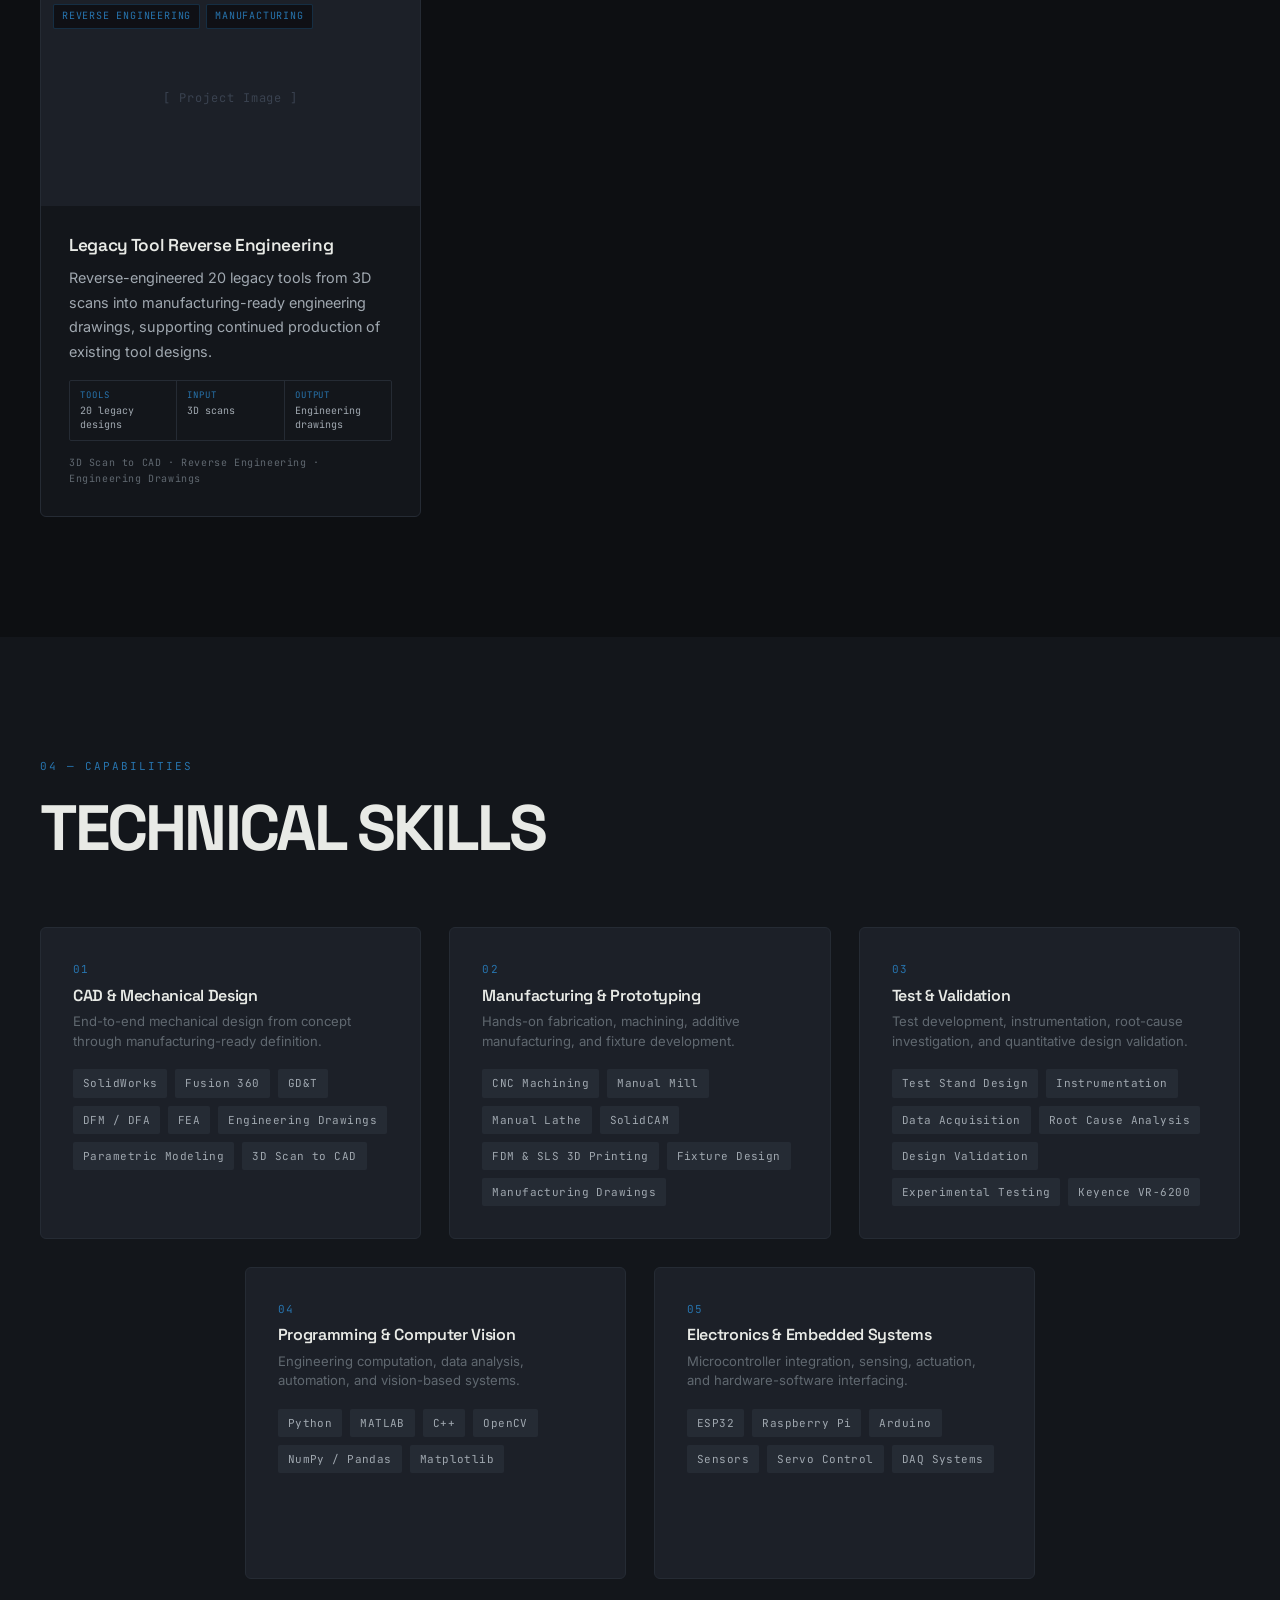
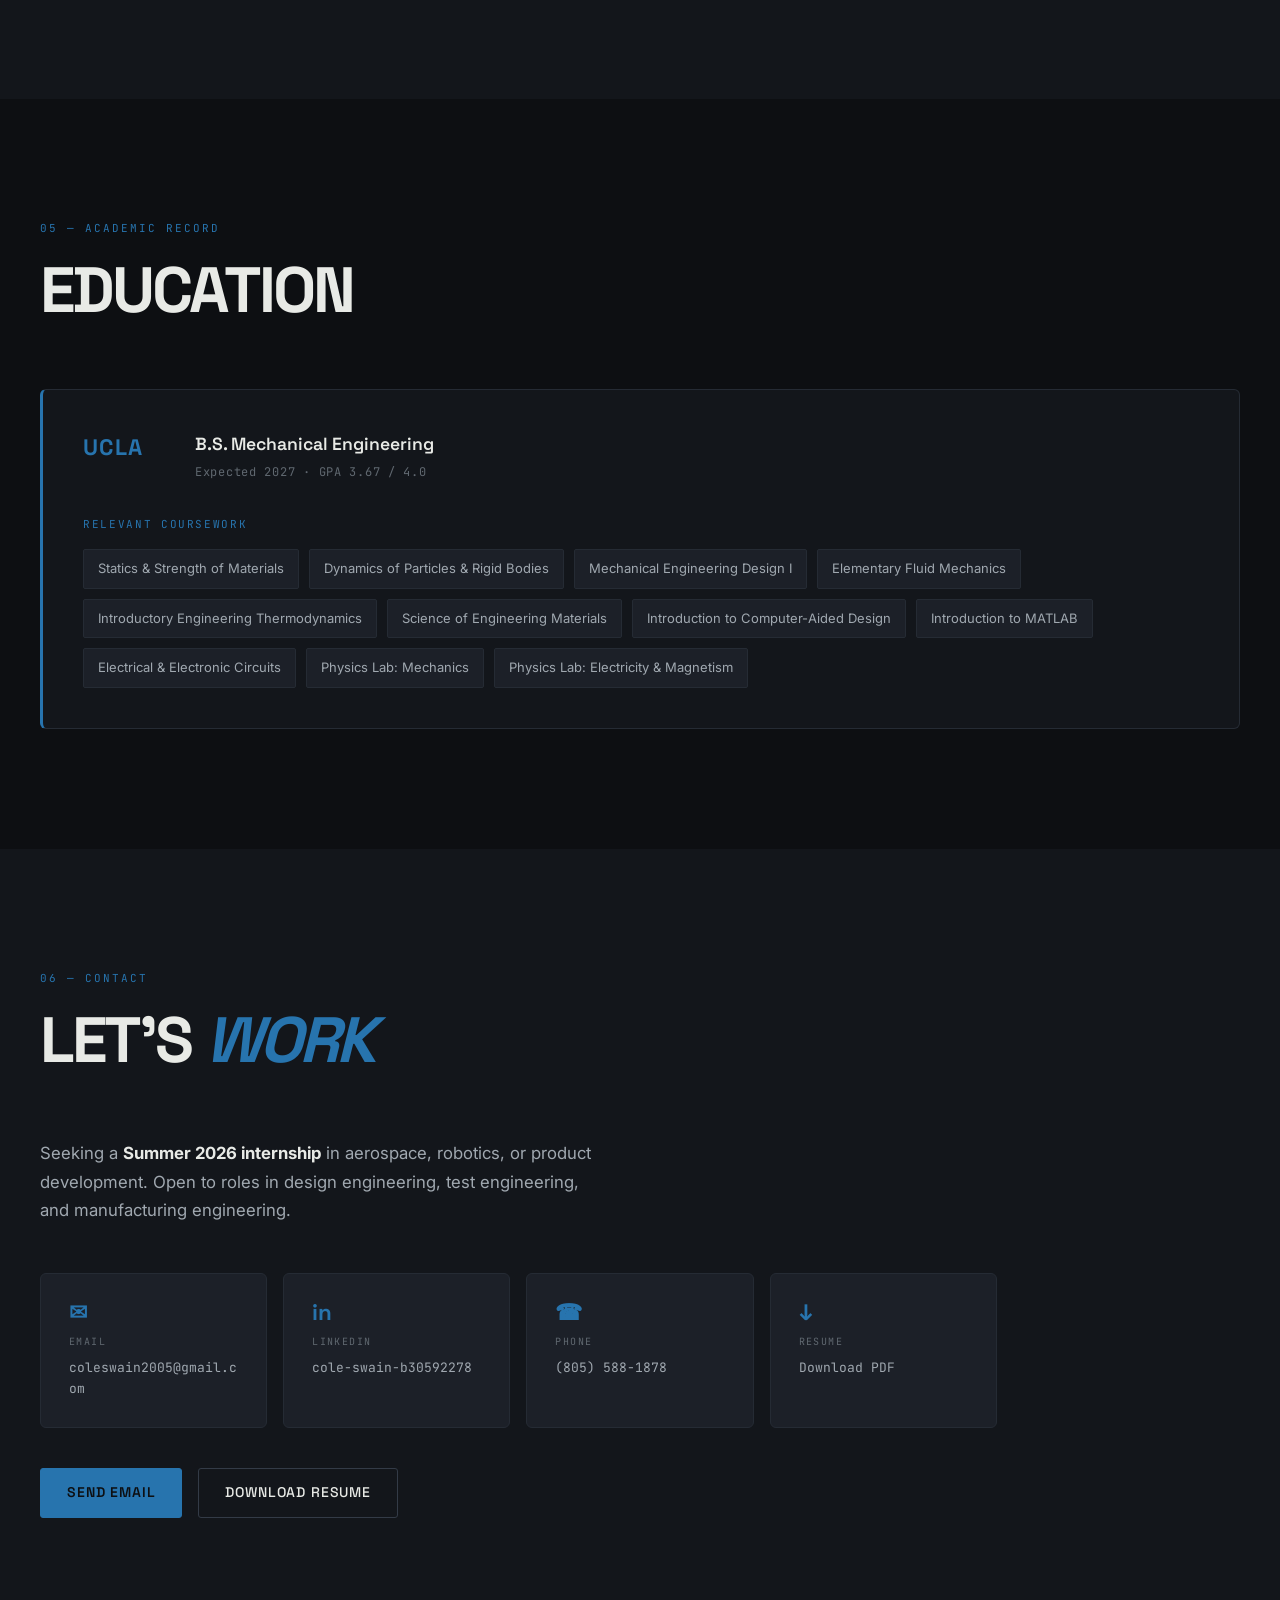
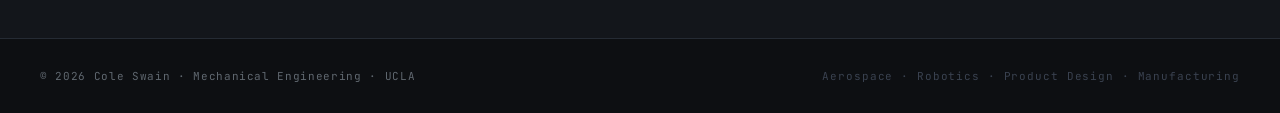
==== commit 54583be7: "chill" ====
--- a/index.html
+++ b/index.html
@@ -220,7 +220,7 @@
           </div>
           <ul class="exp-bullets">
             <li>Designed and built an <a href="#project-pivot-test-stand" class="project-link">instrumented test stand</a> to quantify wire-cutter pivot friction and establish new performance tolerances.</li>
-            <li>Performed root cause analysis that traced 5× cutter variability to press-fit assembly, <a href="#project-press-fit" class="project-link">designing and implementing a custom FDM 3D-printed fixture</a></li> to improve part consistency by 25%.
+            <li>Performed root cause analysis that traced 5× cutter variability to press-fit assembly, <a href="#project-press-fit" class="project-link">designing and implementing a custom FDM 3D-printed fixture</a> to improve part consistency by 25%.</li>
             <li>Developed a <a href="#project-python-workflow" class="project-link">Python tool that mapped 30,000+ data points across 11,000+ quotes to CNC requirements,</a> automating manufacturing planning.</li>
             <li><a href="#project-legacy-reverse-engineering" class="project-link">Reverse-engineered 20 legacy tools from 3D scans</a> into manufacturing-ready engineering drawings.</li>
           </ul>
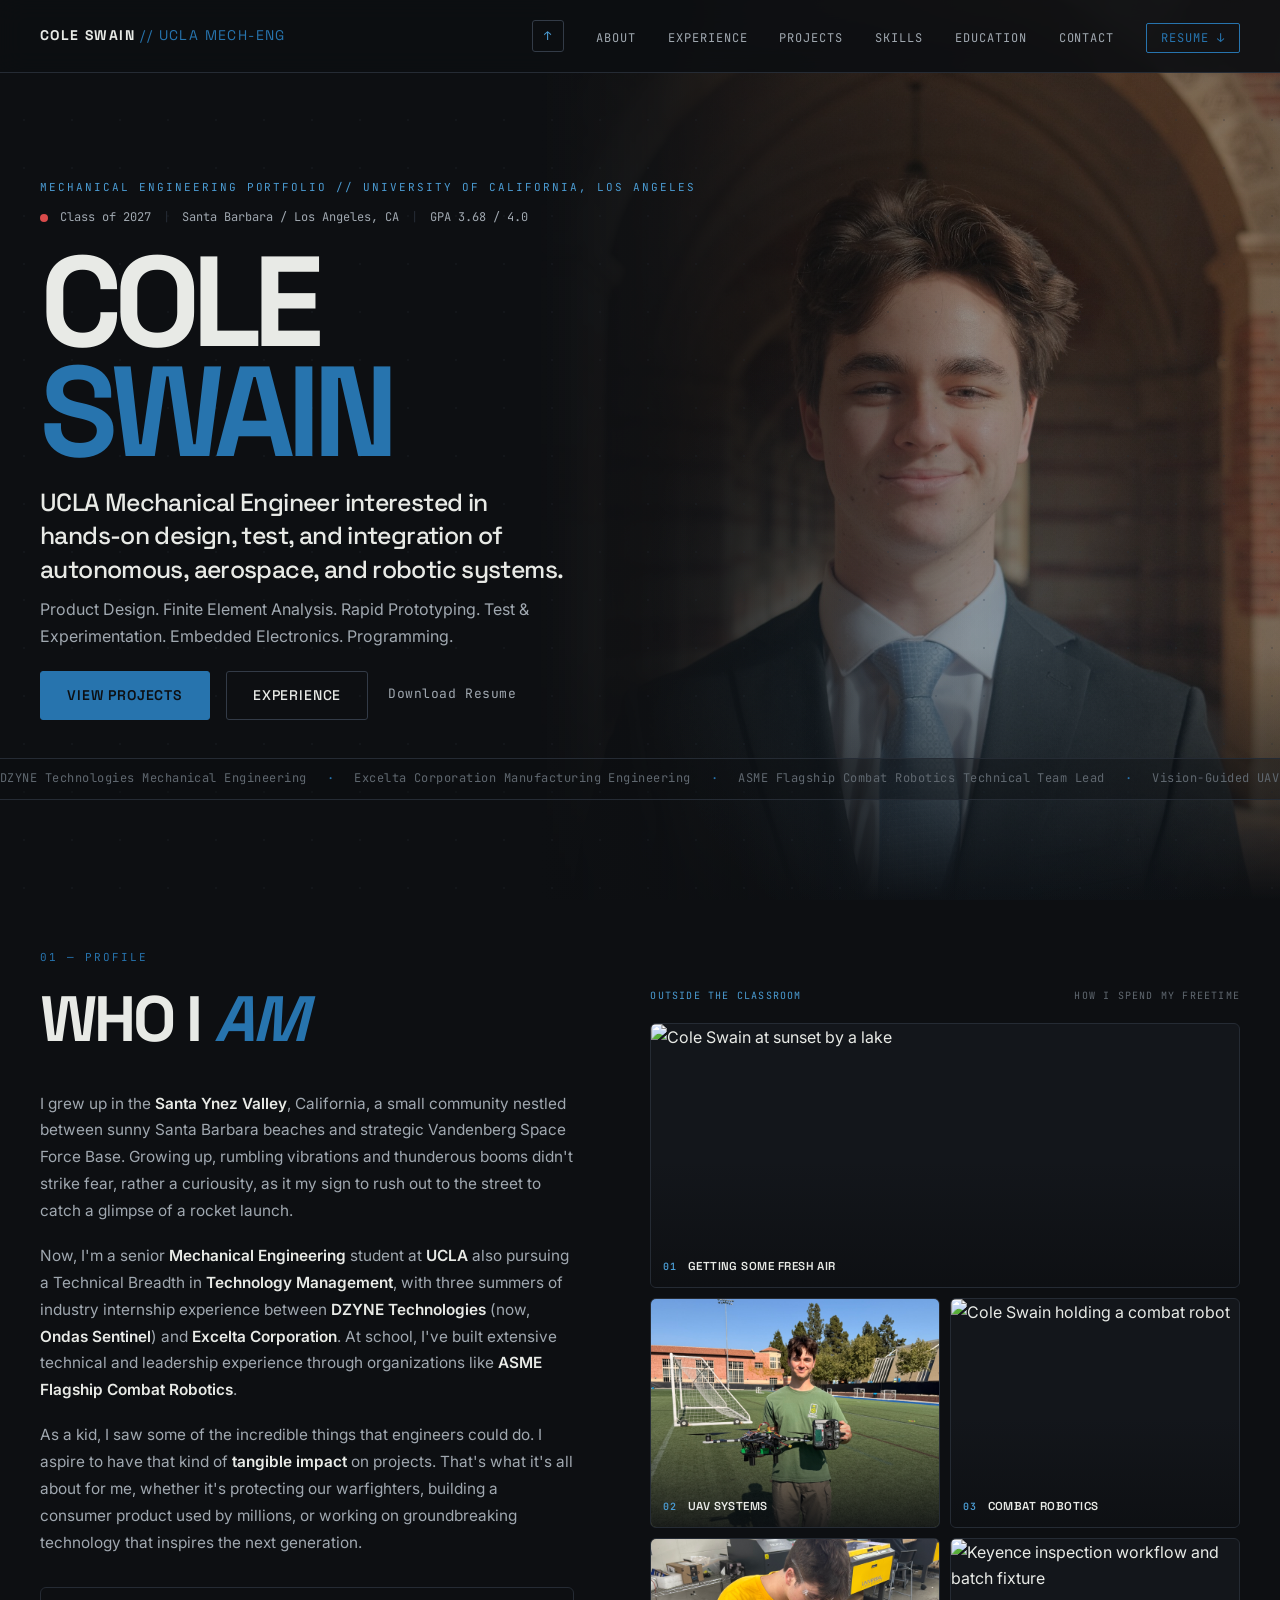
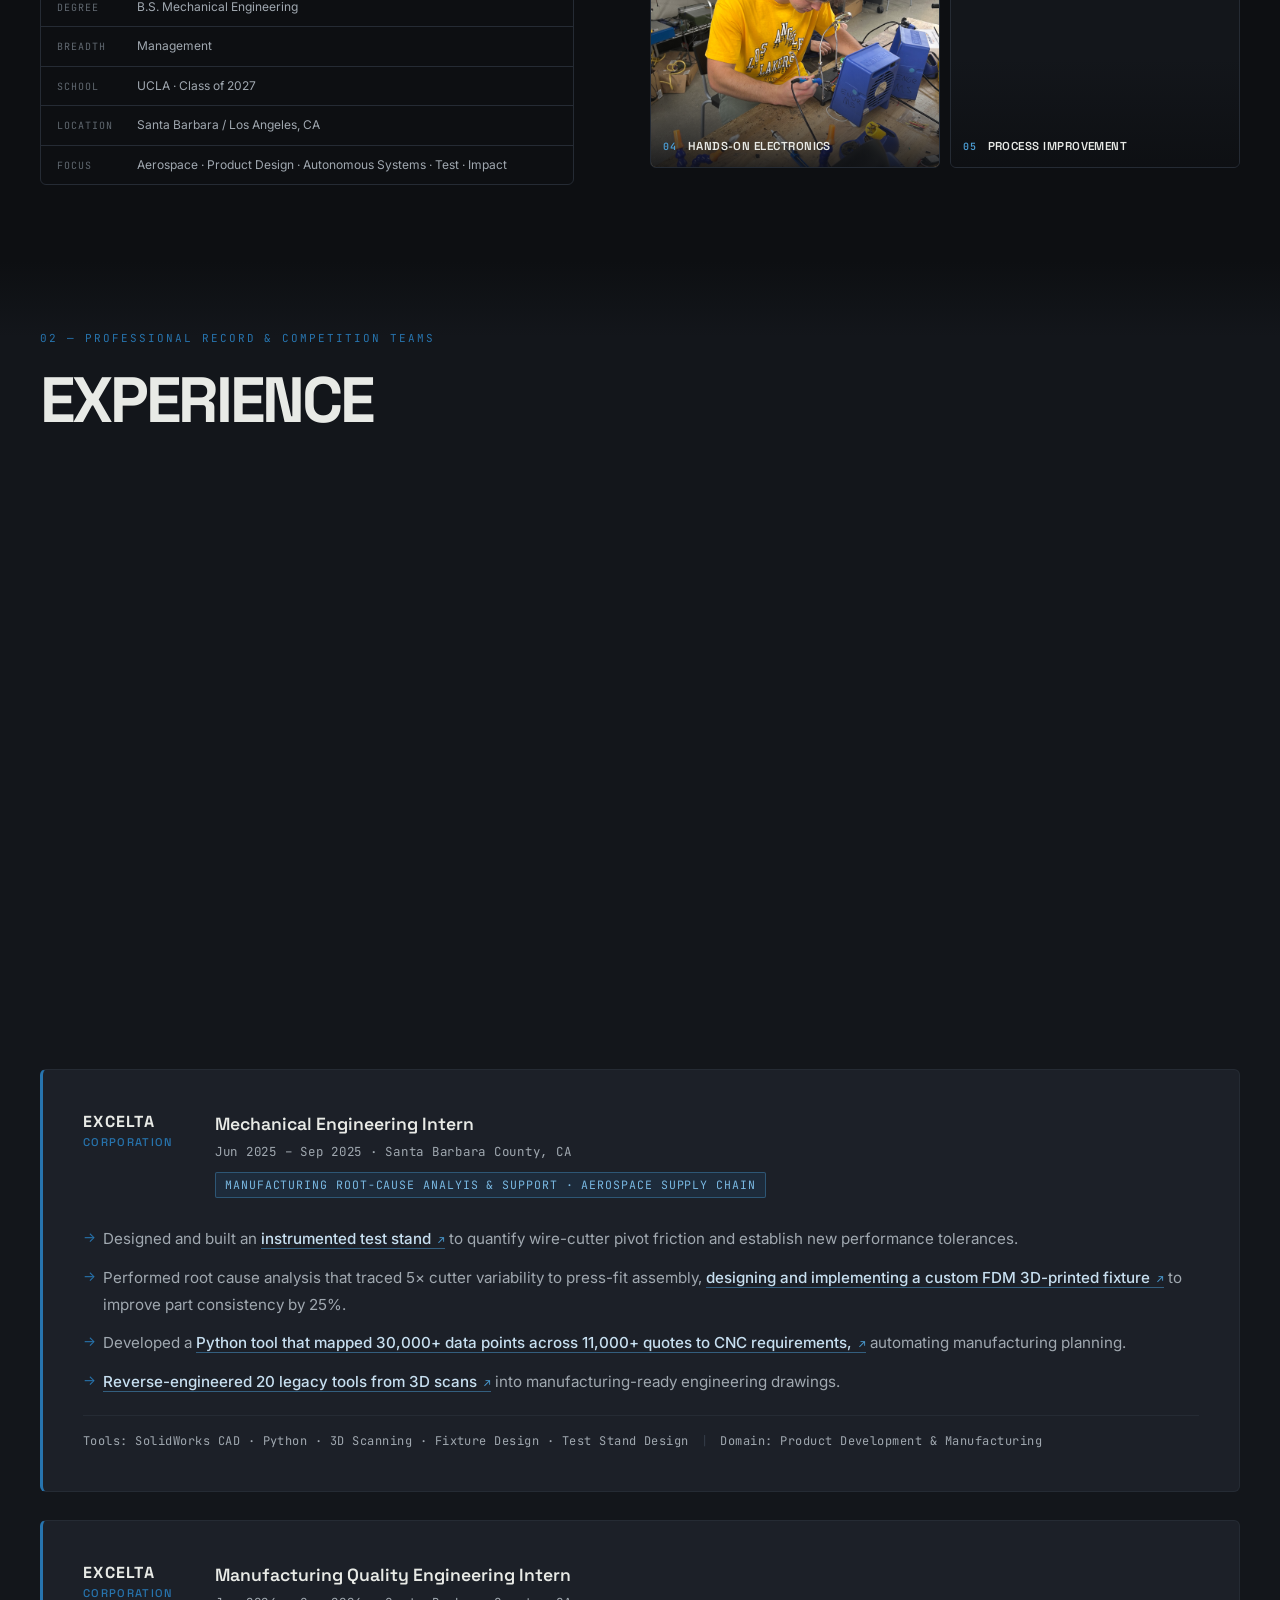
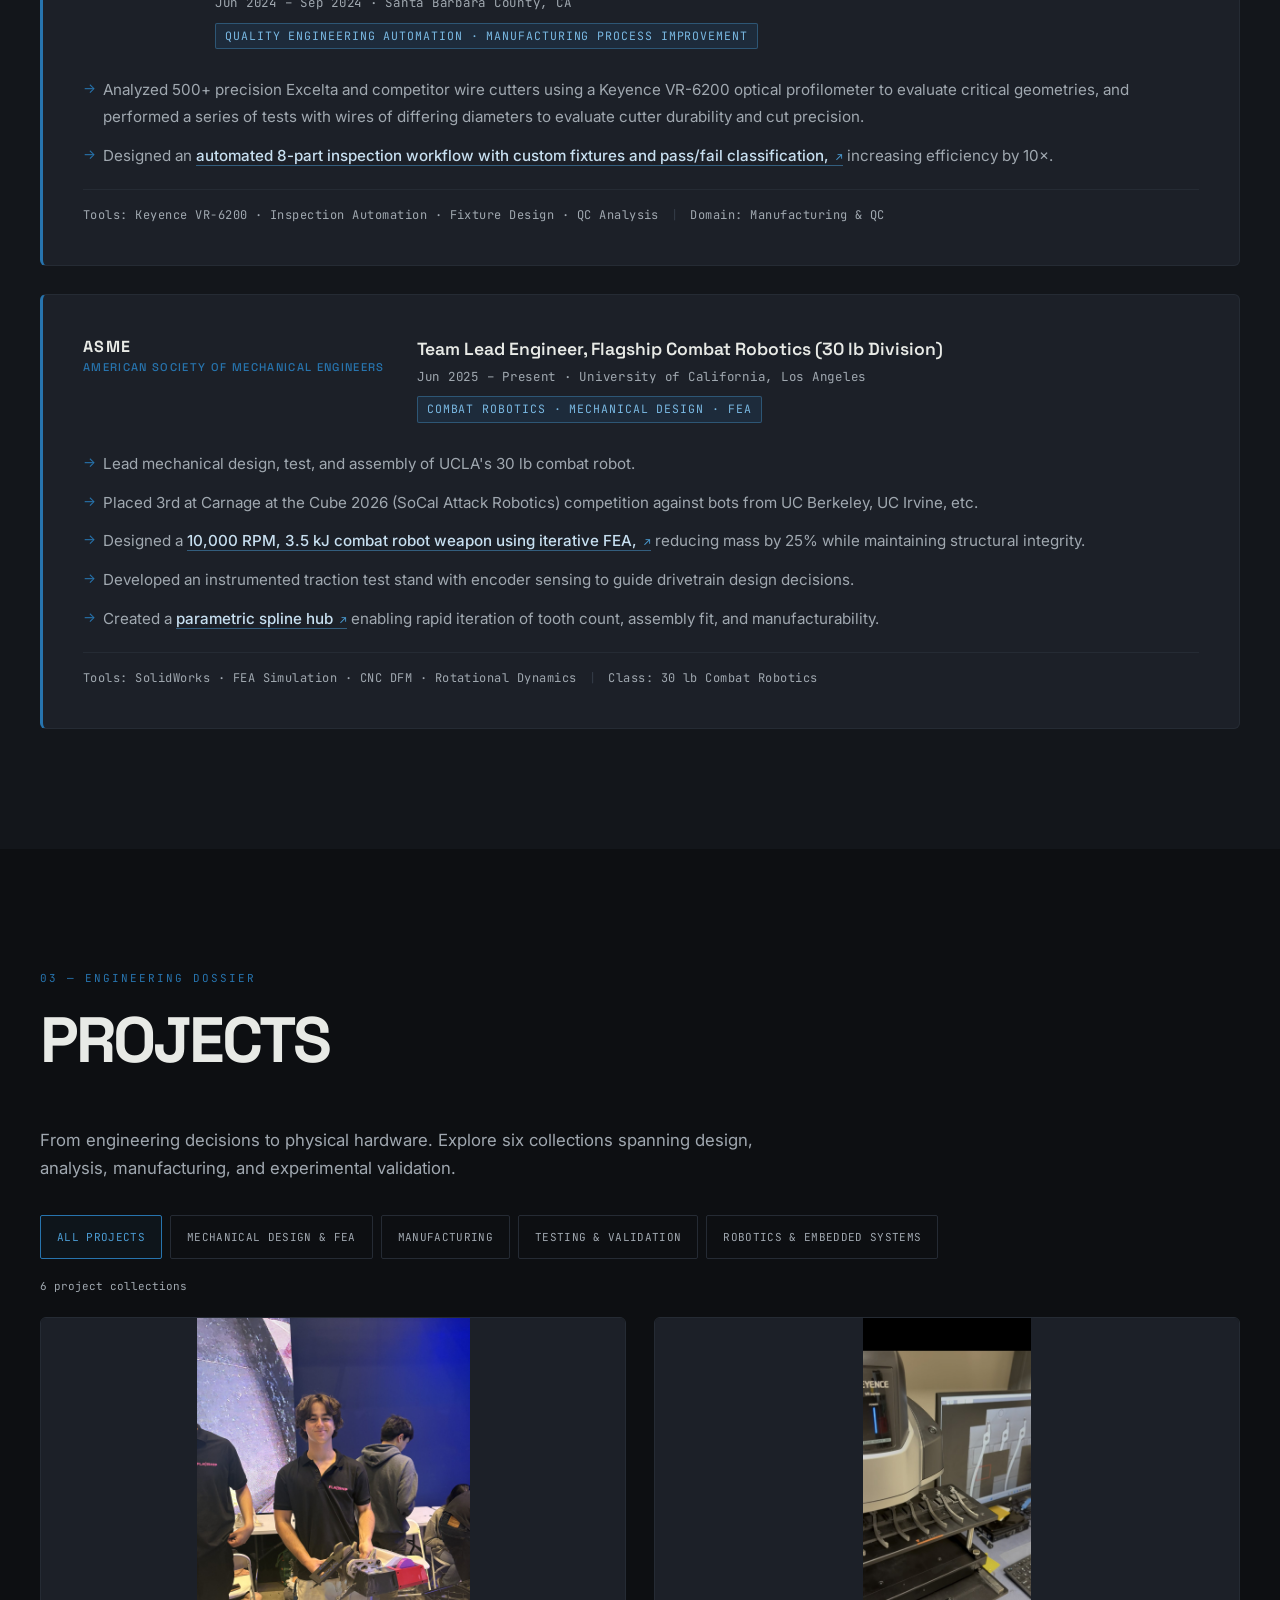
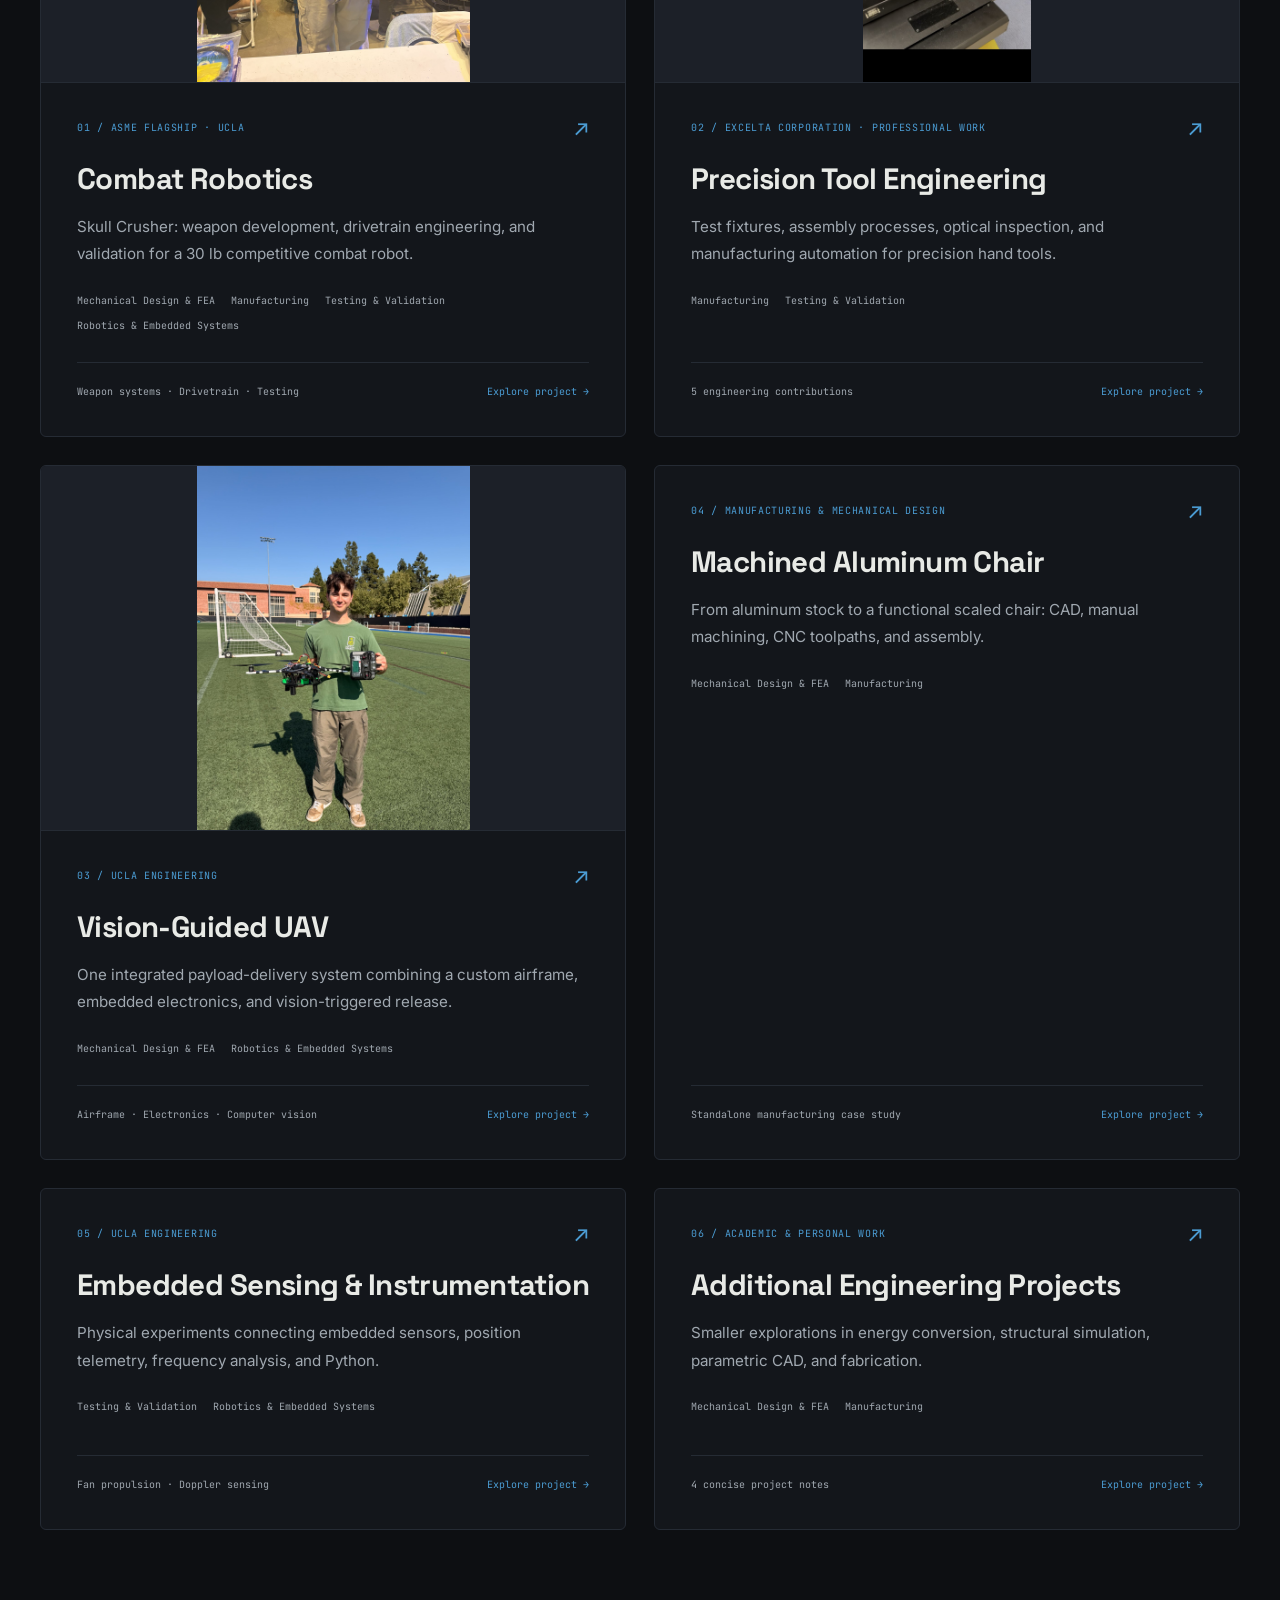
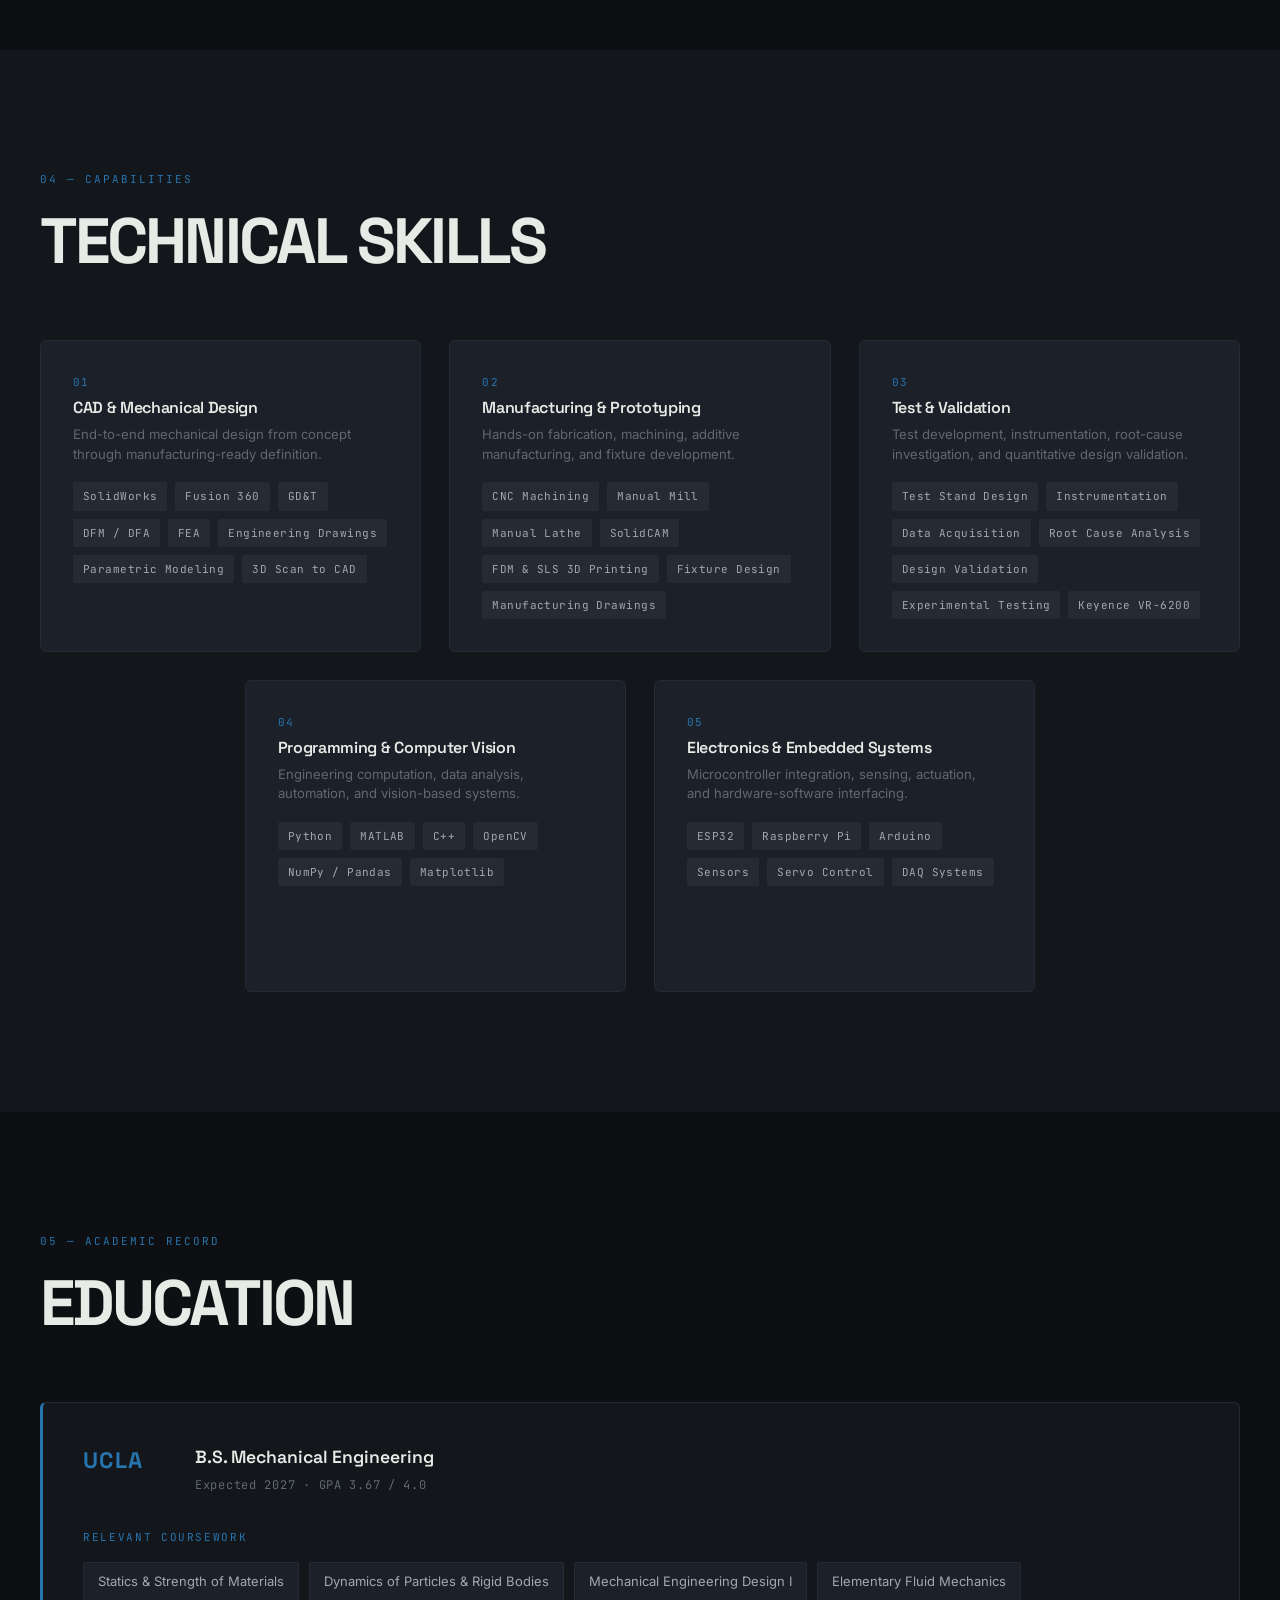
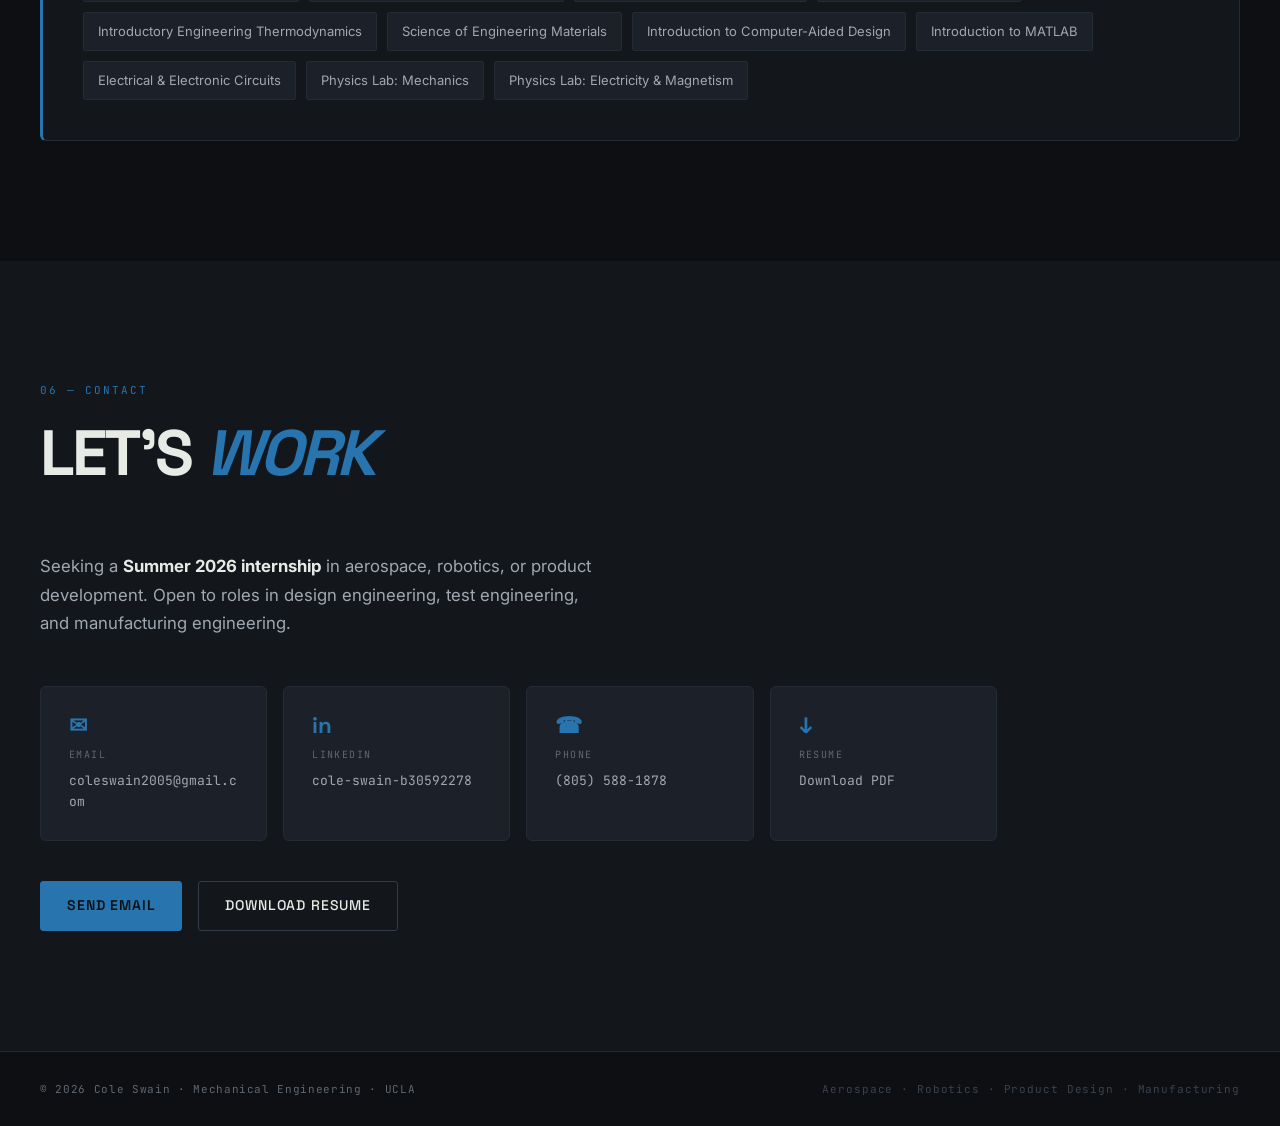
==== commit 10f20cc0: "project page changes" ====
--- a/index.html
+++ b/index.html
@@ -288,280 +288,17 @@
     <div class="container">
       <div class="section-label">03 — Engineering Dossier</div>
       <h2 class="section-heading">PROJECTS</h2>
-
-      <!-- Filter buttons -->
-      <div class="filter-bar">
-        <button class="filter-btn active" data-filter="all">All</button>
-        <button class="filter-btn" data-filter="design-fea">Design &amp; FEA</button>
-        <button class="filter-btn" data-filter="manufacturing">Manufacturing</button>
-        <button class="filter-btn" data-filter="programming">Programming</button>
-        <button class="filter-btn" data-filter="robotics">Robotics</button>
-        <button class="filter-btn" data-filter="aerospace">Aerospace</button>
-      </div>
-
-      <div class="projects-grid" id="projectsGrid">
-
-        <!-- PROJECT 1: Disk Weapon FEA -->
-        <div class="project-card reveal" id="project-disk-weapon" data-tags="design-fea robotics" data-project-href="project.html?project=disk-weapon" tabindex="0" role="link">
-          <div class="project-img-wrap">
-            <!--
-              ✏️ EDIT: Replace 'img/disk-weapon.jpg' with your image.
-              All project images go in an img/ folder next to index.html.
-            -->
-            <img src="img/projects/disk-weapon/dual-disk-assembly-dark.png" alt="Rendered dual-disk combat robot weapon assembly" />
-            <div class="project-tags">
-              <span class="tag">Design &amp; FEA</span>
-              <span class="tag">Robotics</span>
-            </div>
-          </div>
-          <div class="project-body">
-            <h3 class="project-title">Combat Disk Weapon — FEA-Driven Design</h3>
-            <p class="project-desc">
-              Designed and optimized a rotating disk weapon for the Skull Crusher 30 lb combat robot
-              using iterative SolidWorks FEA. Applied rotational dynamics, mass cutout optimization,
-              and stress concentration analysis over dozens of simulation runs to maximize impact
-              energy within a 2.5 lb weight budget.
-            </p>
-            <div class="project-spec-line">
-              <span class="spec-item"><span class="spec-k">MOI</span> 4,500+ kg/mm²</span>
-              <span class="spec-item"><span class="spec-k">Energy</span> 3.5+ kJ</span>
-              <span class="spec-item"><span class="spec-k">Tip Speed</span> 60 mph</span>
-              <span class="spec-item"><span class="spec-k">Weight</span> &lt;2.5 lb</span>
-            </div>
-            <div class="project-tools">SolidWorks · FEA · DFM · Rotational Dynamics</div>
-          </div>
-        </div>
-
-        <!-- PROJECT 2: QC Fixture & Automation -->
-        <div class="project-card reveal" id="project-qc-fixture" data-tags="manufacturing programming" data-project-href="project.html?project=qc-fixture" tabindex="0" role="link">
-          <div class="project-img-wrap">
-            <img src="about-process-improvement.png" alt="Keyence inspection workflow and batch fixture" />
-            <div class="project-tags">
-              <span class="tag">Manufacturing</span>
-              <span class="tag">Programming</span>
-            </div>
-          </div>
-          <div class="project-body">
-            <h3 class="project-title">QC Inspection Fixture &amp; Automation — 8× Throughput</h3>
-            <p class="project-desc">
-              Identified a throughput bottleneck in Excelta's Keyence profilometer QC workflow —
-              each tool required ~5 minutes to individually load and analyze. Designed and 3D-printed
-              a batch fixture for 8 consecutive scans, then developed an automation program to
-              auto-pass/fail parts on circularity, channel width, and blade length.
-            </p>
-            <div class="project-spec-line">
-              <span class="spec-item"><span class="spec-k">Throughput</span> 8× improvement</span>
-              <span class="spec-item"><span class="spec-k">Batch Size</span> 8 tools/scan</span>
-              <span class="spec-item"><span class="spec-k">Context</span> Excelta Corp · 2024</span>
-            </div>
-            <div class="project-tools">SolidWorks · 3D Printing · Keyence · Process Improvement</div>
-          </div>
-        </div>
-
-        <!-- PROJECT 3: Drone Payload -->
-        <div class="project-card reveal" id="project-drone-payload" data-tags="aerospace programming" data-project-href="project.html?project=drone-payload" tabindex="0" role="link">
-          <div class="project-img-wrap">
-            <img src="hero-drone.jpeg" alt="Cole Swain holding the autonomous payload delivery drone" />
-            <div class="project-tags">
-              <span class="tag">Aerospace</span>
-              <span class="tag">Programming</span>
-            </div>
-          </div>
-          <div class="project-body">
-            <h3 class="project-title">Autonomous Drone Payload Delivery System</h3>
-            <p class="project-desc">
-              Developed an autonomous payload delivery system integrating standard drone electronics
-              with a Raspberry Pi, OpenCV vision pipeline, and servo-actuated release mechanism.
-              The system detects a ground target via camera, autonomously aligns over it, and
-              triggers payload deployment — successfully demonstrated in flight.
-            </p>
-            <div class="project-spec-line">
-              <span class="spec-item"><span class="spec-k">Result</span> Successful flight demo</span>
-              <span class="spec-item"><span class="spec-k">Vision</span> OpenCV target detection</span>
-              <span class="spec-item"><span class="spec-k">Context</span> UCLA Class Project</span>
-            </div>
-            <div class="project-tools">Raspberry Pi · OpenCV · Python · Servo Actuation · Drone Electronics</div>
-          </div>
-        </div>
-
-        <!-- PROJECT 4: Python Data Tool -->
-        <div class="project-card reveal" id="project-python-workflow" data-tags="programming manufacturing" data-project-href="project.html?project=python-workflow" tabindex="0" role="link">
-          <div class="project-img-wrap">
-            <div class="project-img-placeholder">[ Project Image ]</div>
-            <!-- <img src="img/python-data.jpg" alt="Python Data Tool" /> -->
-            <div class="project-tags">
-              <span class="tag">Programming</span>
-              <span class="tag">Manufacturing</span>
-            </div>
-          </div>
-          <div class="project-body">
-            <h3 class="project-title">Python Manufacturing Workflow Automation</h3>
-            <p class="project-desc">
-              Built a Python + JupyterLab tool to organize and query 30,000+ data points across
-              10,000+ customer quotes at Excelta. Previously, retrieving part numbers and required
-              manufacturing processes for a quote required manual search. The tool returns all
-              relevant procedures instantly from a single quote number input.
-            </p>
-            <div class="project-spec-line">
-              <span class="spec-item"><span class="spec-k">Data</span> 30,000+ points</span>
-              <span class="spec-item"><span class="spec-k">Quotes</span> 10,000+</span>
-              <span class="spec-item"><span class="spec-k">Context</span> Excelta Corp · 2024</span>
-            </div>
-            <div class="project-tools">Python · JupyterLab · Pandas · Workflow Automation</div>
-          </div>
-        </div>
-
-        <!-- PROJECT 5: Fan Propulsion / ESP32 -->
-        <div class="project-card reveal" id="project-fan-propulsion" data-tags="programming aerospace" data-project-href="project.html?project=fan-propulsion" tabindex="0" role="link">
-          <div class="project-img-wrap">
-            <div class="project-img-placeholder">[ Project Image ]</div>
-            <!-- <img src="img/fan-propulsion.jpg" alt="Fan Propulsion Experiment" /> -->
-            <div class="project-tags">
-              <span class="tag">Programming</span>
-              <span class="tag">Aerospace</span>
-            </div>
-          </div>
-          <div class="project-body">
-            <h3 class="project-title">Fan Propulsion: Arduino DAQ &amp; Python Analysis</h3>
-            <p class="project-desc">
-              Built an embedded data acquisition system using dual ESP32 microcontrollers and an
-              ultrasonic sensor to measure cart position on a frictionless air track under varying
-              fan thrust and incline angles. Processed s-t data in Python to derive acceleration
-              and experimentally calculate fan thrust force.
-            </p>
-            <div class="project-spec-line">
-              <span class="spec-item"><span class="spec-k">Thrust Measured</span> ~0.06 N</span>
-              <span class="spec-item"><span class="spec-k">Stack</span> ESP32 · Arduino · Python</span>
-              <span class="spec-item"><span class="spec-k">Context</span> UCLA Physics Lab · 2025</span>
-            </div>
-            <div class="project-tools">Arduino IDE · ESP32 · Python · NumPy · Pandas · Matplotlib</div>
-          </div>
-        </div>
-
-        <!-- PROJECT 6: Press-Fit Standardization -->
-        <div class="project-card reveal" id="project-press-fit" data-tags="manufacturing design-fea" data-project-href="project.html?project=press-fit" tabindex="0" role="link">
-          <div class="project-img-wrap">
-            <img src="img/projects/press-fit/fixture-render-revised.png" alt="Rendered press-fit assembly fixture" />
-            <div class="project-tags">
-              <span class="tag">Manufacturing</span>
-              <span class="tag">Design &amp; FEA</span>
-            </div>
-          </div>
-          <div class="project-body">
-            <h3 class="project-title">Press-Fit Assembly Standardization — Excelta</h3>
-            <p class="project-desc">
-              Identified angular variability in the wire cutter press-fit assembly process at Excelta
-              as a likely contributor to inconsistent cutter resistance. Designed and prototyped a
-              3D-printed fixture (2 iteration rounds) that locks cutter position and opening angle
-              during assembly, standardizing the process and isolating surface roughness as a root cause.
-            </p>
-            <div class="project-spec-line">
-              <span class="spec-item"><span class="spec-k">Iterations</span> 2 prototype rounds</span>
-              <span class="spec-item"><span class="spec-k">Client Base</span> Raytheon · Lockheed</span>
-              <span class="spec-item"><span class="spec-k">Context</span> Excelta Corp · 2025</span>
-            </div>
-            <div class="project-tools">SolidWorks · 3D Printing · DfAM · Root Cause Analysis</div>
-          </div>
-        </div>
-
-        <!-- PROJECT 7: Weapon Hub Spline -->
-        <div class="project-card reveal" id="project-weapon-hub" data-tags="design-fea robotics" data-project-href="project.html?project=weapon-hub" tabindex="0" role="link">
-          <div class="project-img-wrap">
-            <img src="img/weapon-hub-assembly.png" alt="CAD rendering of the Skull Crusher dual-disk weapon assembly and spline hub" />
-            <div class="project-tags">
-              <span class="tag">Design &amp; FEA</span>
-              <span class="tag">Robotics</span>
-            </div>
-          </div>
-          <div class="project-body">
-            <h3 class="project-title">Parametric Weapon Hub — Equation-Driven Spline Design</h3>
-            <p class="project-desc">
-              Designed a spline shaft hub to mount and drive Skull Crusher's dual-disk weapon.
-              SolidWorks Global Variables and equation-driven curves make tooth count, fit, and
-              key dimensions instantly adjustable as the weapon geometry evolves.
-            </p>
-            <div class="project-spec-line">
-              <span class="spec-item"><span class="spec-k">Method</span> Equation-driven curves</span>
-              <span class="spec-item"><span class="spec-k">Design</span> Fully parametric</span>
-              <span class="spec-item"><span class="spec-k">Date</span> August 2025</span>
-            </div>
-            <div class="project-tools">SolidWorks · Global Variables · Equation-Driven Curves · Mechanical Design</div>
-          </div>
-        </div>
-
-        <!-- PROJECT 8: Aluminum Chair Machining -->
-        <div class="project-card reveal" id="project-aluminum-chair" data-tags="manufacturing" data-project-href="project.html?project=aluminum-chair" tabindex="0" role="link">
-          <div class="project-img-wrap">
-            <img src="img/projects/pivot-test-stand/test-stand-top.png" alt="Top view rendering of the wire-cutter pivot test stand" />
-            <!-- <img src="img/chair-machining.jpg" alt="Machined Aluminum Chair" /> -->
-            <div class="project-tags">
-              <span class="tag">Manufacturing</span>
-            </div>
-          </div>
-          <div class="project-body">
-            <h3 class="project-title">Machining &amp; Assembling a Chair from Aluminum Stock</h3>
-            <p class="project-desc">
-              Machined a functional scaled chair from aluminum stock using manual and CNC operations
-              including turning, milling, drilling, and tapping. Applied SolidWorks CAM for CNC
-              toolpath programming and assembled the final multi-part structure.
-            </p>
-            <div class="project-spec-line">
-              <span class="spec-item"><span class="spec-k">Ops</span> Turning · Milling · Drilling · Tapping</span>
-              <span class="spec-item"><span class="spec-k">Material</span> Aluminum Stock</span>
-            </div>
-            <div class="project-tools">Manual Lathe · Mill · CNC · SolidWorks CAM</div>
-          </div>
-        </div>
-
-        <!-- PROJECT 9: Wire-Cutter Pivot Test Stand -->
-        <div class="project-card reveal" id="project-pivot-test-stand" data-tags="manufacturing design-fea" data-project-href="project.html?project=pivot-test-stand" tabindex="0" role="link">
-          <div class="project-img-wrap">
-            <img src="img/projects/legacy-reverse-engineering/scissors-photo-cad-comparison.jpg" alt="Physical precision scissors beside its reverse-engineered CAD model" />
-            <div class="project-tags">
-              <span class="tag">Test &amp; Analysis</span>
-              <span class="tag">Manufacturing</span>
-            </div>
-          </div>
-          <div class="project-body">
-            <h3 class="project-title">Instrumented Wire-Cutter Pivot Test Stand</h3>
-            <p class="project-desc">
-              Designed and built an instrumented test stand to quantify wire-cutter pivot friction
-              and establish new performance tolerances for precision tools.
-            </p>
-            <div class="project-spec-line">
-              <span class="spec-item"><span class="spec-k">Measured</span> Pivot friction</span>
-              <span class="spec-item"><span class="spec-k">Output</span> Performance tolerances</span>
-              <span class="spec-item"><span class="spec-k">Context</span> Excelta Corp · 2025</span>
-            </div>
-            <div class="project-tools">Test Stand Design · Instrumentation · Mechanical Testing</div>
-          </div>
-        </div>
-
-        <!-- PROJECT 10: Legacy Tool Reverse Engineering -->
-        <div class="project-card reveal" id="project-legacy-reverse-engineering" data-tags="manufacturing design-fea" data-project-href="project.html?project=legacy-reverse-engineering" tabindex="0" role="link">
-          <div class="project-img-wrap">
-            <div class="project-img-placeholder">[ Project Image ]</div>
-            <div class="project-tags">
-              <span class="tag">Reverse Engineering</span>
-              <span class="tag">Manufacturing</span>
-            </div>
-          </div>
-          <div class="project-body">
-            <h3 class="project-title">Legacy Tool Reverse Engineering</h3>
-            <p class="project-desc">
-              Reverse-engineered 20 legacy tools from 3D scans into manufacturing-ready engineering
-              drawings, supporting continued production of existing tool designs.
-            </p>
-            <div class="project-spec-line">
-              <span class="spec-item"><span class="spec-k">Tools</span> 20 legacy designs</span>
-              <span class="spec-item"><span class="spec-k">Input</span> 3D scans</span>
-              <span class="spec-item"><span class="spec-k">Output</span> Engineering drawings</span>
-            </div>
-            <div class="project-tools">3D Scan to CAD · Reverse Engineering · Engineering Drawings</div>
-          </div>
-        </div>
-
-      </div><!-- /projects-grid -->
+      <p class="collections-intro">From engineering decisions to physical hardware. Explore six collections spanning design, analysis, manufacturing, and experimental validation.</p>
+      <div class="filter-bar" role="group" aria-label="Filter projects by discipline"><button type="button" class="filter-btn active" data-filter="all" aria-pressed="true">All Projects</button><button type="button" class="filter-btn " data-filter="design-fea" aria-pressed="false">Mechanical Design &amp; FEA</button><button type="button" class="filter-btn " data-filter="manufacturing" aria-pressed="false">Manufacturing</button><button type="button" class="filter-btn " data-filter="testing" aria-pressed="false">Testing &amp; Validation</button><button type="button" class="filter-btn " data-filter="robotics" aria-pressed="false">Robotics &amp; Embedded Systems</button></div>
+      <p id="projectCount" class="collection-count" role="status" aria-live="polite">6 project collections</p>
+      <div class="projects-grid" id="projectsGrid"><a class="project-card collection-card " href="project.html?project=combat-robotics" data-tags="design-fea manufacturing testing robotics">
+ <div class="collection-image"><img src="img/projects/collections/combat-robot.jpg" alt="Cole Swain with the Skull Crusher combat robot" loading="lazy" decoding="async" /></div><div class="collection-copy"><div class="collection-context"><span>01 / ASME Flagship · UCLA</span><span aria-hidden="true">↗</span></div><h3>Combat Robotics</h3><p>Skull Crusher: weapon development, drivetrain engineering, and validation for a 30 lb competitive combat robot.</p><div class="collection-disciplines"><span>Mechanical Design &amp; FEA</span><span>Manufacturing</span><span>Testing &amp; Validation</span><span>Robotics &amp; Embedded Systems</span></div><div class="collection-footer">Weapon systems · Drivetrain · Testing<span>Explore project →</span></div></div></a><a class="project-card collection-card " href="project.html?project=precision-tools" data-tags="design-fea manufacturing testing">
+ <div class="collection-image"><img src="img/projects/collections/optical-inspection.jpg" alt="KEYENCE optical inspection machine with a multi-tool fixture" loading="lazy" decoding="async" /></div><div class="collection-copy"><div class="collection-context"><span>02 / Excelta Corporation · Professional work</span><span aria-hidden="true">↗</span></div><h3>Precision Tool Engineering</h3><p>Test fixtures, assembly processes, optical inspection, and manufacturing automation for precision hand tools.</p><div class="collection-disciplines"><span>Manufacturing</span><span>Testing &amp; Validation</span></div><div class="collection-footer">5 engineering contributions<span>Explore project →</span></div></div></a><a class="project-card collection-card " href="project.html?project=drone-payload" data-tags="design-fea manufacturing robotics">
+ <div class="collection-image"><img src="img/projects/collections/vision-uav.jpg" alt="Cole Swain holding the UAV project" loading="lazy" decoding="async" /></div><div class="collection-copy"><div class="collection-context"><span>03 / UCLA Engineering</span><span aria-hidden="true">↗</span></div><h3>Vision-Guided UAV</h3><p>One integrated payload-delivery system combining a custom airframe, embedded electronics, and vision-triggered release.</p><div class="collection-disciplines"><span>Mechanical Design &amp; FEA</span><span>Robotics &amp; Embedded Systems</span></div><div class="collection-footer">Airframe · Electronics · Computer vision<span>Explore project →</span></div></div></a><a class="project-card collection-card collection-text" href="project.html?project=aluminum-chair" data-tags="design-fea manufacturing">
+ <div class="collection-copy"><div class="collection-context"><span>04 / Manufacturing &amp; Mechanical Design</span><span aria-hidden="true">↗</span></div><h3>Machined Aluminum Chair</h3><p>From aluminum stock to a functional scaled chair: CAD, manual machining, CNC toolpaths, and assembly.</p><div class="collection-disciplines"><span>Mechanical Design &amp; FEA</span><span>Manufacturing</span></div><div class="collection-footer">Standalone manufacturing case study<span>Explore project →</span></div></div></a><a class="project-card collection-card collection-text" href="project.html?project=embedded-sensing" data-tags="testing robotics">
+ <div class="collection-copy"><div class="collection-context"><span>05 / UCLA Engineering</span><span aria-hidden="true">↗</span></div><h3>Embedded Sensing &amp; Instrumentation</h3><p>Physical experiments connecting embedded sensors, position telemetry, frequency analysis, and Python.</p><div class="collection-disciplines"><span>Testing &amp; Validation</span><span>Robotics &amp; Embedded Systems</span></div><div class="collection-footer">Fan propulsion · Doppler sensing<span>Explore project →</span></div></div></a><a class="project-card collection-card collection-text" href="project.html?project=additional-projects" data-tags="design-fea manufacturing testing">
+ <div class="collection-copy"><div class="collection-context"><span>06 / Academic &amp; Personal Work</span><span aria-hidden="true">↗</span></div><h3>Additional Engineering Projects</h3><p>Smaller explorations in energy conversion, structural simulation, parametric CAD, and fabrication.</p><div class="collection-disciplines"><span>Mechanical Design &amp; FEA</span><span>Manufacturing</span></div><div class="collection-footer">4 concise project notes<span>Explore project →</span></div></div></a></div>
+      <noscript><p>All six collections are shown. Enable JavaScript to filter projects and read the detailed case studies.</p></noscript>
     </div>
   </section>
 
--- a/styles.css
+++ b/styles.css
@@ -1800,3 +1800,76 @@
     transition: none;
   }
 }
+
+/* Project collections and case studies. Intentionally scoped to Projects. */
+#projects .collections-intro { max-width: 720px; color: #A0A8B0; margin: -12px 0 32px; font-size: 1.05rem; }
+#projects .filter-bar { margin-bottom: 20px; gap: 8px; }
+#projects .filter-btn { color: #A0A8B0; min-height: 44px; letter-spacing: .03em; }
+#projects .filter-btn.active { color: #4B9CD3; }
+#projects .collection-count { color: #A0A8B0; font: 11px 'JetBrains Mono', monospace; margin-bottom: 24px; }
+#projects .projects-grid { grid-template-columns: repeat(2, minmax(0, 1fr)); gap: 28px; }
+#projects .collection-card { color: #E8EAE6; text-decoration: none; min-width: 0; }
+#projects .collection-image { aspect-ratio: 16 / 10; overflow: hidden; background: #1C2028; border-bottom: 1px solid #252B34; }
+#projects .collection-image img { width: 100%; height: 100%; object-fit: contain; display: block; }
+#projects .collection-copy { padding: clamp(24px, 3vw, 36px); display: flex; flex-direction: column; flex: 1; }
+#projects .collection-context { display: flex; justify-content: space-between; gap: 20px; color: #4B9CD3; font: 10px/1.7 'JetBrains Mono', monospace; text-transform: uppercase; letter-spacing: .07em; margin-bottom: 22px; }
+#projects .collection-context > span:last-child { font-size: 22px; line-height: 1; }
+#projects .collection-copy h3 { font-size: clamp(1.5rem, 2.3vw, 2rem); margin-bottom: 18px; }
+#projects .collection-copy > p { color: #A0A8B0; font-size: .95rem; line-height: 1.8; margin-bottom: 24px; }
+#projects .collection-disciplines { display: flex; flex-wrap: wrap; gap: 8px 16px; color: #A0A8B0; font: 10px/1.7 'JetBrains Mono', monospace; margin-bottom: 28px; }
+#projects .collection-footer { border-top: 1px solid #252B34; padding-top: 20px; margin-top: auto; display: flex; flex-wrap: wrap; justify-content: space-between; gap: 12px; color: #A0A8B0; font: 10px/1.7 'JetBrains Mono', monospace; }
+#projects .collection-footer span { color: #4B9CD3; }
+#projects .collection-text .collection-copy { min-height: 340px; }
+#projects .collection-card[hidden], .project-detail-page [hidden] { display: none; }
+#projects :is(a, button):focus-visible, .project-detail-page :is(a, button):focus-visible { outline: 2px solid #4B9CD3; outline-offset: 5px; }
+.project-detail-page .project-breadcrumbs { position: static; background: none; border: 0; display: flex; flex-wrap: wrap; gap: 8px 14px; color: #A0A8B0; font: 11px/1.8 'JetBrains Mono', monospace; margin-bottom: 36px; }
+.project-detail-page .project-breadcrumbs a { color: #4B9CD3; }
+.project-detail-page .project-detail-title { font-size: clamp(2.3rem, 6vw, 4.8rem); overflow-wrap: break-word; }
+.project-detail-page .project-detail-visual { position: relative; padding: 0; background: #13161B; }
+.project-detail-page .project-detail-visual img { position: absolute; inset: 0; width: 100%; height: 100%; object-fit: contain; }
+.project-detail-page .project-text-layout { grid-template-columns: minmax(0, 850px); }
+.project-detail-page .project-detail-layout > * { min-width: 0; }
+.project-detail-page .project-role { max-width: 850px; margin: 48px 0 0; padding-left: 24px; border-left: 2px solid #2774AE; }
+.project-detail-page .project-role h2 { font-size: 1.35rem; margin-bottom: 14px; }
+.project-detail-page .project-role p { color: #A0A8B0; line-height: 1.8; }
+.project-detail-page .project-children { margin-top: 64px; }
+.project-detail-page .project-children > h2 { font-size: 2rem; margin: 14px 0 28px; }
+.project-detail-page .case-study-grid { display: grid; grid-template-columns: repeat(2,minmax(0,1fr)); gap: 24px; }
+.project-detail-page .case-study-card { display: flex; flex-direction: column; background: #13161B; border: 1px solid #252B34; border-radius: 6px; overflow: hidden; color: #E8EAE6; text-decoration: none; }
+.project-detail-page .case-study-card:hover { border-color: #4B9CD3; }
+.project-detail-page .case-study-card > img { width: 100%; aspect-ratio: 16/9; object-fit: contain; background: #1C2028; }
+.project-detail-page .case-study-card > div { padding: 28px; display: flex; flex-direction: column; flex: 1; }
+.project-detail-page .case-study-card h3 { font-size: 1.4rem; line-height: 1.25; margin-bottom: 16px; }
+.project-detail-page .case-study-card p { color: #A0A8B0; font-size: .9rem; margin-bottom: 24px; }
+.project-detail-page .case-study-action { color: #4B9CD3; font: 11px 'JetBrains Mono', monospace; margin-top: auto; }
+.project-detail-page .project-detail-story { grid-template-columns: 1fr; margin-top: 64px; }
+.project-detail-page .project-story-item { display: grid; grid-template-columns: minmax(0, .8fr) minmax(0, 1.6fr); gap: 12px 40px; padding: 32px; scroll-margin-top: 100px; }
+.project-detail-page .project-story-item .project-detail-label { grid-column: 1/-1; }
+.project-detail-page .project-story-item h2 { margin: 0; }
+.project-detail-page .project-story-item p { max-width: 70ch; }
+.project-detail-page .project-detail-gallery { margin-top: 64px; }
+.project-detail-page .project-gallery-heading { grid-column: 1/-1; font-size: 1.6rem; }
+.project-detail-page .project-detail-gallery figcaption { color: #A0A8B0; line-height: 1.7; }
+.project-detail-page .technical-image-link { display: block; cursor: zoom-in; }
+.project-detail-page .project-return-nav { margin-top: 64px; display: flex; align-items: center; flex-wrap: wrap; gap: 24px; }
+.project-detail-page .project-sibling { color: #4B9CD3; font-size: .85rem; }
+.project-detail-page .project-image-dialog { width: min(1200px, 94vw); max-height: 94vh; margin: auto; border: 1px solid #333B47; border-radius: 6px; background: #13161B; color: #E8EAE6; padding: 20px; }
+.project-detail-page .project-image-dialog::backdrop { background: rgba(13,15,18,.92); }
+.project-detail-page .project-image-dialog img { display: block; width: 100%; height: 72vh; object-fit: contain; margin: 16px 0; }
+.project-detail-page .project-image-dialog button { display: block; margin-left: auto; min-height: 44px; padding: 8px 18px; background: #1C2028; border: 1px solid #4B9CD3; border-radius: 3px; color: #E8EAE6; cursor: pointer; font: inherit; }
+.project-detail-page .project-image-dialog p { color: #A0A8B0; font-size: .85rem; }
+@media (max-width: 760px) {
+  #projects .projects-grid, .project-detail-page .case-study-grid { grid-template-columns: minmax(0,1fr); }
+  #projects .collection-copy { padding: 24px; }
+  #projects .collection-text .collection-copy { min-height: 0; }
+  .project-detail-page .project-detail-shell { padding: 112px 20px 64px; }
+  .project-detail-page .project-detail-layout { grid-template-columns: minmax(0,1fr); gap: 32px; }
+  .project-detail-page .project-story-item { grid-template-columns: minmax(0,1fr); padding: 24px; gap: 16px; }
+  .project-detail-page .project-detail-gallery { grid-template-columns: minmax(0,1fr); }
+  .project-detail-page .project-detail-specs { grid-template-columns: minmax(0,1fr); }
+  .project-detail-page .project-detail-spec { border-right: 0; }
+}
+@media (prefers-reduced-motion: reduce) {
+  #projects .project-card { transition: none; animation: none; }
+  #projects .project-card:hover { transform: none; }
+}
